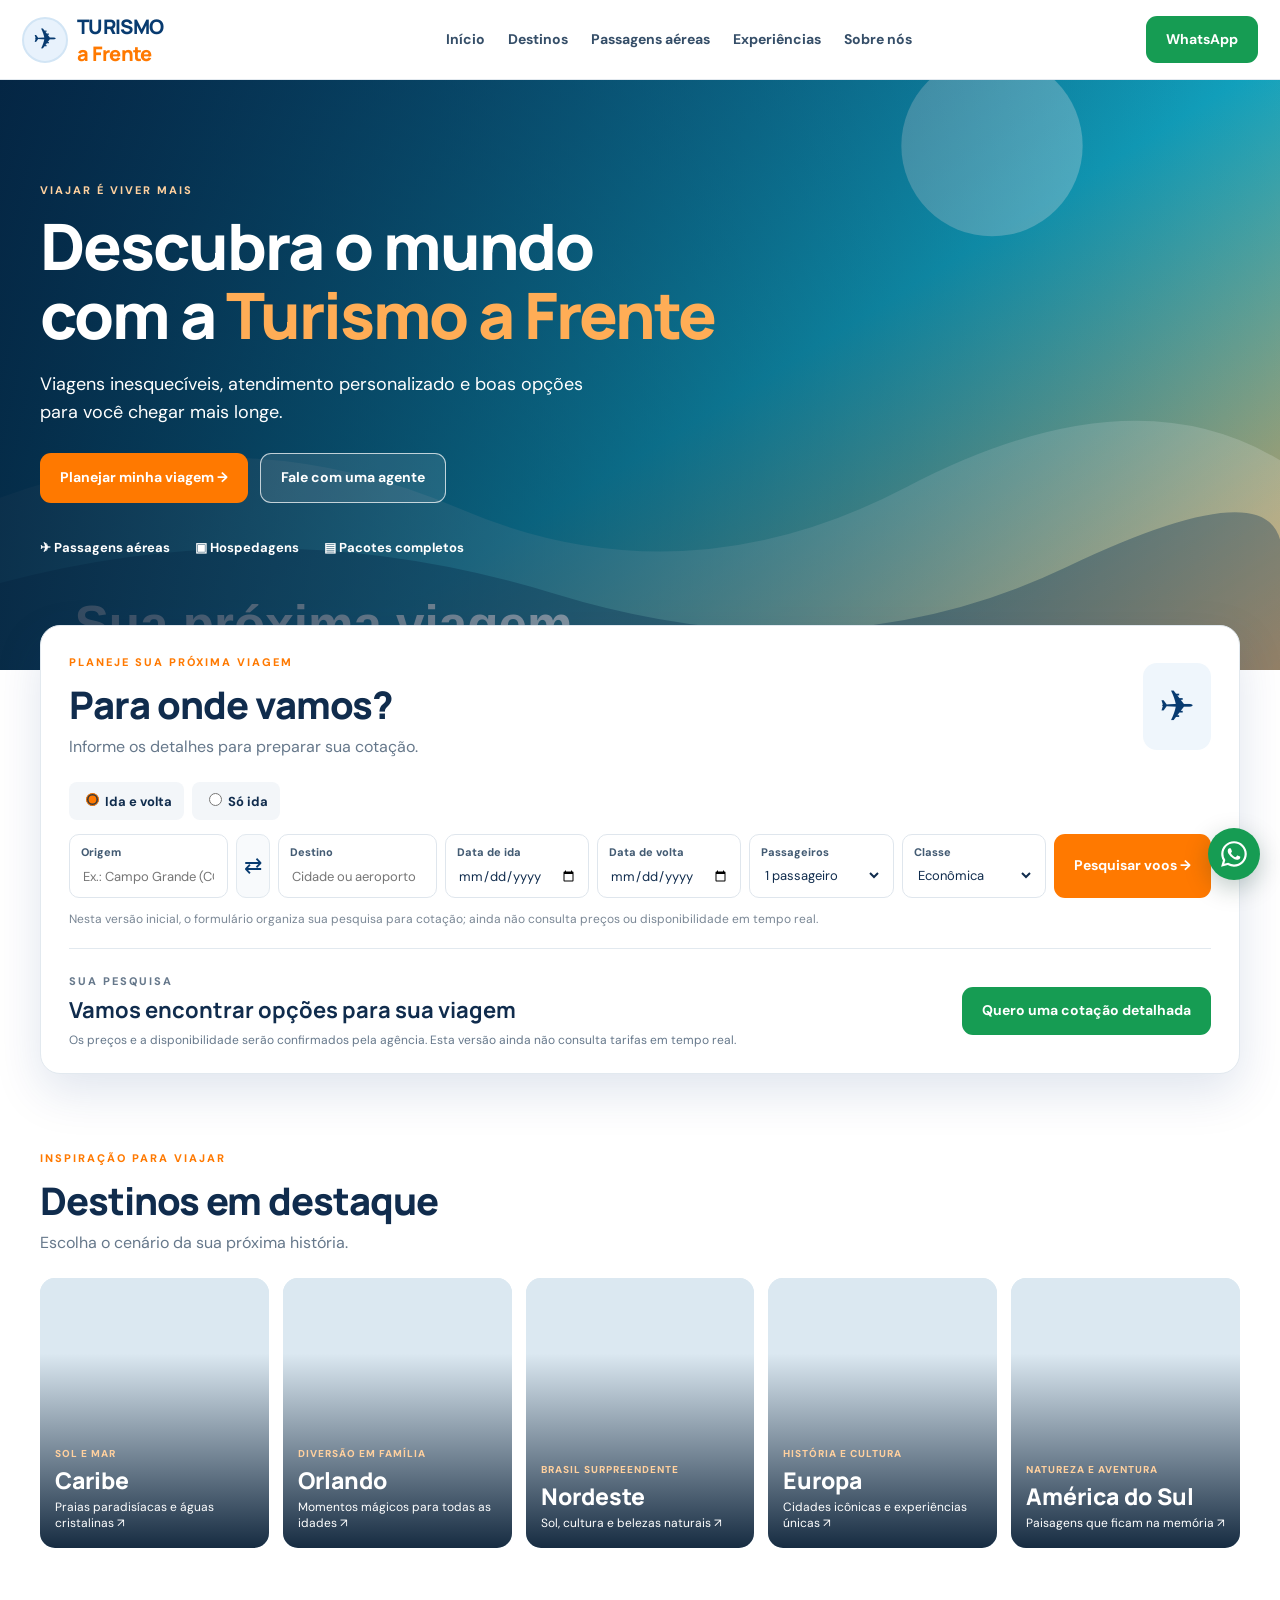
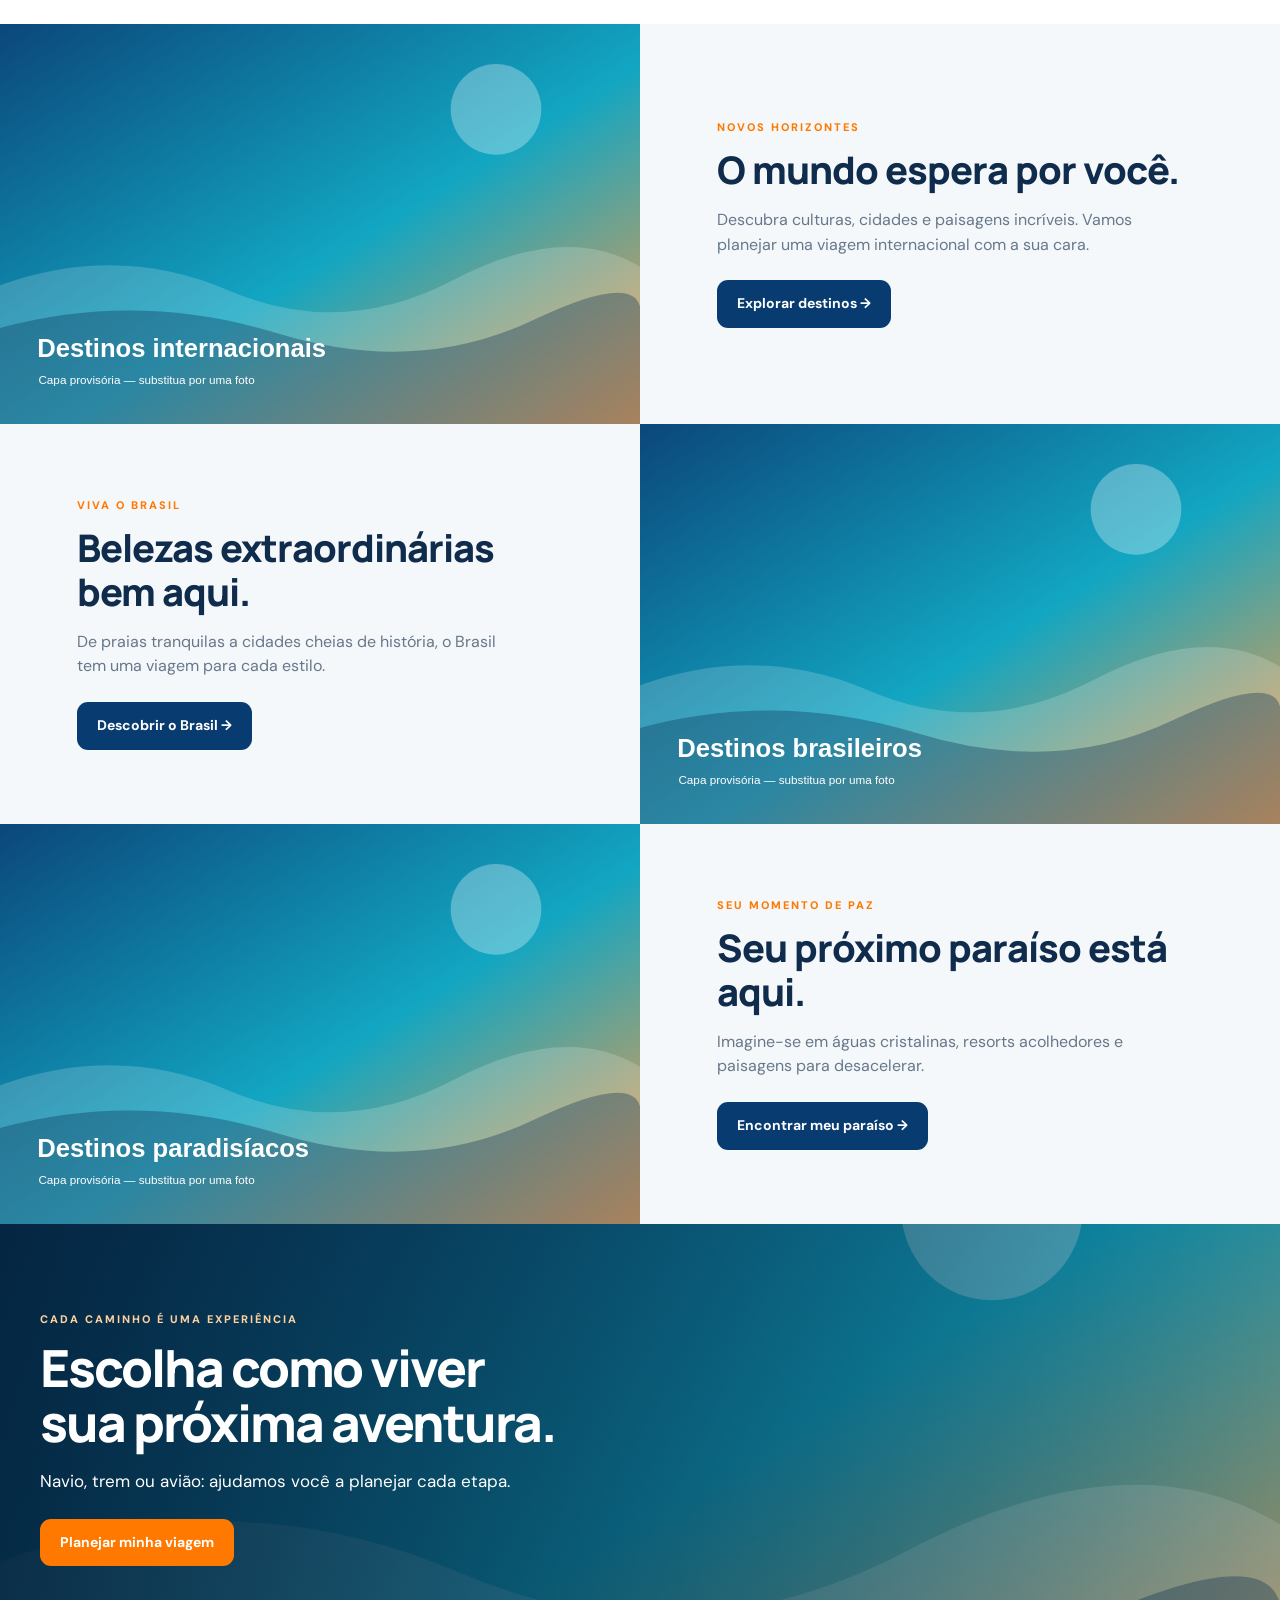
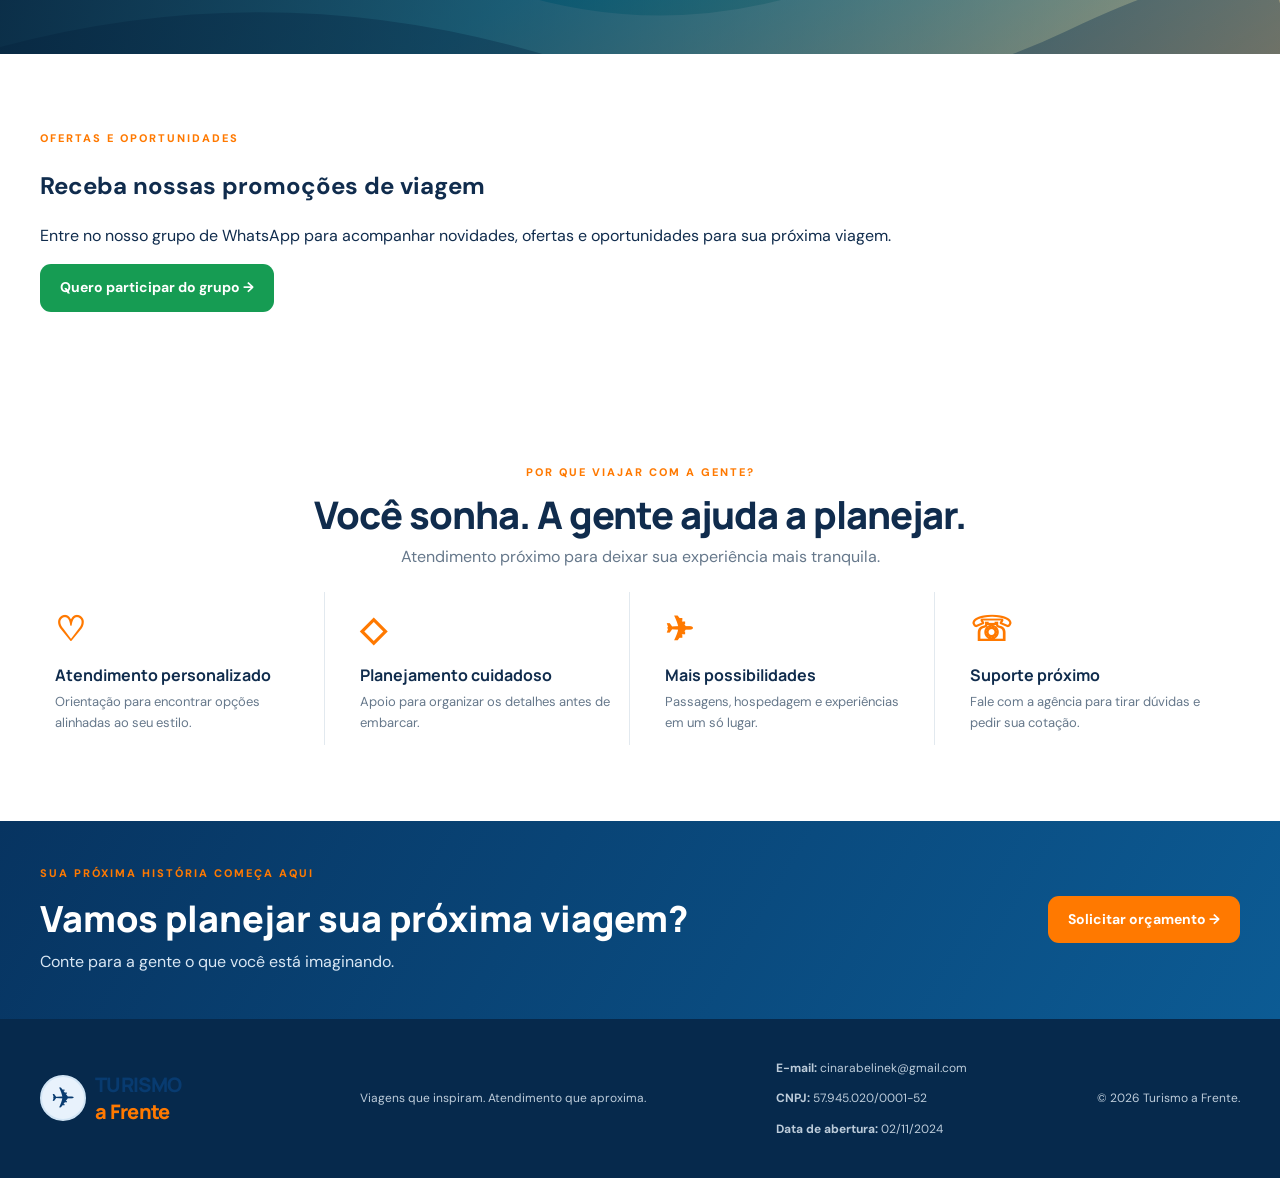
==== index.html @ a0c3d93f "Add files via upload" ====
<!doctype html>
<html lang="pt-BR">
  <head>
    <meta charset="utf-8">
    <meta name="viewport" content="width=device-width,initial-scale=1">
    <meta name="description" content="Turismo a Frente: viagens nacionais e internacionais com atendimento personalizado.">
    <meta name="theme-color" content="#083b70">
    <title>Turismo a Frente | Viajar é viver mais</title>
      <link rel="stylesheet" href="css/estilo.css">
    </head>
    <body>
      <!-- CABEÇALHO: logotipo, navegação e botão do WhatsApp -->
      <header class="header">
        <a class="brand" href="index.html">
          <span class="logo">✈</span>
            <span>
              <strong>TURISMO</strong>
                <b>a Frente</b>
                </span>
              </a>
              <button class="menu-toggle" aria-label="Abrir menu">☰</button>
                <nav class="nav">
                  <a href="#inicio">Início</a>
                    <a href="#destinos">Destinos</a>
                      <a href="#voos">Passagens aéreas</a>
                        <a href="#experiencias">Experiências</a>
                          <a href="#sobre">Sobre nós</a>
                          </nav>
                          <a class="btn green" href="https://wa.me/5554991503391" target="_blank" rel="noopener noreferrer">WhatsApp</a>
                          </header>
                          <main>
                            <!-- CONTEÚDO PRINCIPAL -->
                            <!-- DESTAQUE INICIAL: vídeo de fundo e chamada principal -->
                            <section class="hero" id="inicio">
                              <video autoplay muted loop playsinline webkit-playsinline preload="metadata" poster="imagens/capas/banner-principal.svg">
                <source src="videos/video3.mp4" type="video/mp4">
              </video>
                              <div class="shade">
                              </div>
                              <div class="hero-copy wrap">
                                <p class="eyebrow">VIAJAR É VIVER MAIS</p>
                                  <h1>Descubra o mundo<br>com a <em>Turismo a Frente</em>
                                  </h1>
                                  <p>Viagens inesquecíveis, atendimento personalizado e boas opções para você chegar mais longe.</p>
                                    <div class="actions">
                                      <a class="btn orange" href="#voos">Planejar minha viagem →</a>
                                        <a class="btn ghost" href="https://wa.me/5554991503391" target="_blank" rel="noopener noreferrer">Fale com uma agente</a>
                                        </div>
                                        <div class="hero-tags">
                                          <span>✈ Passagens aéreas</span>
                                            <span>▣ Hospedagens</span>
                                              <span>▤ Pacotes completos</span>
                                              </div>
                                            </div>
                                          </section>
                                          <!-- FORMULÁRIO DE COTAÇÃO: organiza os dados; não consulta tarifas em tempo real -->
                                          <section class="search wrap" id="voos">
                                            <div class="section-head">
                                              <div>
                                                <p class="eyebrow">PLANEJE SUA PRÓXIMA VIAGEM</p>
                                                  <h2>Para onde vamos?</h2>
                                                    <p>Informe os detalhes para preparar sua cotação.</p>
                                                    </div>
                                                    <span class="plane">✈</span>
                                                    </div>
                                                    <form id="flight-form">
                                                      <div class="trip">
                                                        <label>
                                                          <input type="radio" name="trip" value="Ida e volta" checked> Ida e volta</label>
                                                          <label>
                                                            <input type="radio" name="trip" value="Só ida"> Só ida</label>
                                                          </div>
                                                          <div class="fields">
                                                            <label class="field">
                                                              <small>Origem</small>
                                                                <input name="origin" required placeholder="Ex.: Campo Grande (CGR)">
                                                              </label>
                                                              <button type="button" id="swap" class="swap" aria-label="Trocar origem e destino">⇄</button>
                                                                <label class="field">
                                                                  <small>Destino</small>
                                                                    <input name="destination" required placeholder="Cidade ou aeroporto">
                                                                  </label>
                                                                  <label class="field">
                                                                    <small>Data de ida</small>
                                                                      <input name="depart" type="date" required>
                                                                    </label>
                                                                    <label class="field return">
                                                                      <small>Data de volta</small>
                                                                        <input name="return" type="date">
                                                                      </label>
                                                                      <label class="field">
                                                                        <small>Passageiros</small>
                                                                          <select name="passengers">
                                                                            <option>1 passageiro</option>
                                                                              <option>2 passageiros</option>
                                                                                <option>3 passageiros</option>
                                                                                  <option>4 passageiros</option>
                                                                                    <option>5 ou mais passageiros</option>
                                                                                    </select>
                                                                                  </label>
                                                                                  <label class="field">
                                                                                    <small>Classe</small>
                                                                                      <select name="cabin">
                                                                                        <option>Econômica</option>
                                                                                          <option>Premium economy</option>
                                                                                            <option>Executiva</option>
                                                                                              <option>Primeira classe</option>
                                                                                              </select>
                                                                                            </label>
                                                                                            <button class="btn orange search-btn">Pesquisar voos →</button>
                                                                                            </div>
                                                                                            <p class="fine">Nesta versão inicial, o formulário organiza sua pesquisa para cotação; ainda não consulta preços ou disponibilidade em tempo real.</p>
                                                                                            </form>
                                                                                            <div id="results" class="results" hidden>
                                                                                              <div>
                                                                                                <p class="eyebrow">SUA PESQUISA</p>
                                                                                                  <h3>Vamos encontrar opções para sua viagem</h3>
                                                                                                    <p id="summary">
                                                                                                    </p>
                                                                                                    <p class="fine">Os preços e a disponibilidade serão confirmados pela agência. Esta versão ainda não consulta tarifas em tempo real.</p>
                                                                                                    </div>
                                                                                                    <button id="quote" class="btn green">Quero uma cotação detalhada</button>
                                                                                                    </div>
                                                                                                  </section>
                                                                                                  <!-- DESTINOS: cartões que abrem páginas individuais -->
                                                                                                  <section class="section wrap" id="destinos">
                                                                                                    <div class="section-head">
                                                                                                      <div>
                                                                                                        <p class="eyebrow">INSPIRAÇÃO PARA VIAJAR</p>
                                                                                                          <h2>Destinos em destaque</h2>
                                                                                                            <p>Escolha o cenário da sua próxima história.</p>
                                                                                                            </div>
                                                                                                          </div>
                                                                                                          <div class="dest-grid">
                                                                                                            <a class="dest" href="destinos/caribe.html">
                                                                                                              <video class="dest-video" autoplay muted loop playsinline preload="metadata" aria-label="Vídeo do destino Caribe">
                                                                                                                <source src="videos/caribe.mp4" type="video/mp4">
                                                                                                              </video>
                                                                                                              <span>
                                                                                                                <small>SOL E MAR</small>
                                                                                                                  <strong>Caribe</strong>
                                                                                                                    <i>Praias paradisíacas e águas cristalinas ↗</i>
                                                                                                                    </span>
                                                                                                                  </a>
                                                                                                                  <a class="dest" href="destinos/orlando.html">
                                                                                                                    <video class="dest-video" autoplay muted loop playsinline preload="metadata" aria-label="Vídeo do destino Orlando">
                                                                                                                      <source src="videos/orlando.mp4" type="video/mp4">
                                                                                                                    </video>
                                                                                                                    <span>
                                                                                                                      <small>DIVERSÃO EM FAMÍLIA</small>
                                                                                                                        <strong>Orlando</strong>
                                                                                                                          <i>Momentos mágicos para todas as idades ↗</i>
                                                                                                                          </span>
                                                                                                                        </a>
                                                                                                                        <a class="dest" href="destinos/nordeste.html">
                                                                                                                          <video class="dest-video" autoplay muted loop playsinline preload="metadata" aria-label="Vídeo do destino Nordeste">
                                                                                                                            <source src="videos/nordeste.mp4" type="video/mp4">
                                                                                                                          </video>
                                                                                                                          <span>
                                                                                                                            <small>BRASIL SURPREENDENTE</small>
                                                                                                                              <strong>Nordeste</strong>
                                                                                                                                <i>Sol, cultura e belezas naturais ↗</i>
                                                                                                                                </span>
                                                                                                                              </a>
                                                                                                                              <a class="dest" href="destinos/europa.html">
                                                                                                                                <video class="dest-video" autoplay muted loop playsinline preload="metadata" aria-label="Vídeo do destino Europa">
                                                                                                                                  <source src="videos/europa.mp4" type="video/mp4">
                                                                                                                                </video>
                                                                                                                                <span>
                                                                                                                                  <small>HISTÓRIA E CULTURA</small>
                                                                                                                                    <strong>Europa</strong>
                                                                                                                                      <i>Cidades icônicas e experiências únicas ↗</i>
                                                                                                                                      </span>
                                                                                                                                    </a>
                                                                                                                                    <a class="dest" href="destinos/america-do-sul.html">
                                                                                                                                      <video class="dest-video" autoplay muted loop playsinline preload="metadata" aria-label="Vídeo do destino América do Sul">
                                                                                                                                        <source src="videos/americadosul.mp4" type="video/mp4">
                                                                                                                                      </video>
                                                                                                                                      <span>
                                                                                                                                        <small>NATUREZA E AVENTURA</small>
                                                                                                                                          <strong>América do Sul</strong>
                                                                                                                                            <i>Paisagens que ficam na memória ↗</i>
                                                                                                                                            </span>
                                                                                                                                          </a>
                                                                                                                                        </div>
                                                                                                                                      </section>
                                                                                                                                      <!-- VÍDEO 1: atrações internacionais -->
                                                                                                                                      <section class="video-row" id="experiencias">
                                                                                                                                        <div class="video">
                                                                                                                                          <video autoplay muted loop playsinline preload="metadata" poster="imagens/capas/internacionais.svg">
                                                                                                                                            <source src="videos/video1.mp4" type="video/mp4">
                                                                                                                                          </video>
                                                                                                                                        </div>
                                                                                                                                        <div class="video-copy">
                                                                                                                                          <p class="eyebrow">NOVOS HORIZONTES</p>
                                                                                                                                            <h2>O mundo espera por você.</h2>
                                                                                                                                              <p>Descubra culturas, cidades e paisagens incríveis. Vamos planejar uma viagem internacional com a sua cara.</p>
                                                                                                                                                <a class="btn blue" href="destinos/europa.html">Explorar destinos →</a>
                                                                                                                                                </div>
                                                                                                                                              </section>
                                                                                                                                              <!-- VÍDEO 2: atrações brasileiras -->
                                                                                                                                              <section class="video-row reverse">
                                                                                                                                                <div class="video">
                                                                                                                                                  <video autoplay muted loop playsinline preload="metadata" poster="imagens/capas/brasil.svg">
                                                                                                                                                    <source src="videos/video2.mp4" type="video/mp4">
                                                                                                                                                  </video>
                                                                                                                                                </div>
                                                                                                                                                <div class="video-copy">
                                                                                                                                                  <p class="eyebrow">VIVA O BRASIL</p>
                                                                                                                                                    <h2>Belezas extraordinárias bem aqui.</h2>
                                                                                                                                                      <p>De praias tranquilas a cidades cheias de história, o Brasil tem uma viagem para cada estilo.</p>
                                                                                                                                                        <a class="btn blue" href="destinos/nordeste.html">Descobrir o Brasil →</a>
                                                                                                                                                        </div>
                                                                                                                                                      </section>
                                                                                                                                                      <!-- VÍDEO 3: destinos paradisíacos -->
                                                                                                                                                      <section class="video-row">
                                                                                                                                                        <div class="video">
                                                                                                                                                          <video autoplay muted loop playsinline preload="metadata" poster="imagens/capas/paradisiacos.svg">
                                                                                                                                                            <source src="videos/video3.mp4" type="video/mp4">
                                                                                                                                                          </video>
                                                                                                                                                        </div>
                                                                                                                                                        <div class="video-copy">
                                                                                                                                                          <p class="eyebrow">SEU MOMENTO DE PAZ</p>
                                                                                                                                                            <h2>Seu próximo paraíso está aqui.</h2>
                                                                                                                                                              <p>Imagine-se em águas cristalinas, resorts acolhedores e paisagens para desacelerar.</p>
                                                                                                                                                                <a class="btn blue" href="destinos/caribe.html">Encontrar meu paraíso →</a>
                                                                                                                                                                </div>
                                                                                                                                                              </section>
                                                                                                                                                              <!-- VÍDEO 4: meios de transporte -->
                                                                                                                                                              <section class="transport">
                                                                                                                                                                <video autoplay muted loop playsinline preload="metadata" poster="imagens/capas/transportes.svg">
                                                                                                                                                                  <source src="videos/video4.mp4" type="video/mp4">
                                                                                                                                                                </video>
                                                                                                                                                                <div class="transport-shade">
                                                                                                                                                                </div>
                                                                                                                                                                <div class="wrap transport-copy">
                                                                                                                                                                  <p class="eyebrow">CADA CAMINHO É UMA EXPERIÊNCIA</p>
                                                                                                                                                                    <h2>Escolha como viver<br>sua próxima aventura.</h2>
                                                                                                                                                                      <p>Navio, trem ou avião: ajudamos você a planejar cada etapa.</p>
                                                                                                                                                                        <a class="btn orange" href="https://wa.me/5554991503391" target="_blank" rel="noopener noreferrer">Planejar minha viagem</a>
                                                                                                                                                                        </div>
                                                                                                                                                                      </section>
                                                                                                                                                                      <!-- GRUPO DE PROMOÇÕES: participação opcional pelo WhatsApp -->
                                                                                                                                                                      <section class="section wrap promo-group" id="promocoes">
                                                                                                                                                                        <div class="promo-group-inner">
                                                                                                                                                                          <div>
                                                                                                                                                                            <p class="eyebrow">OFERTAS E OPORTUNIDADES</p>
                                                                                                                                                                              <h2>Receba nossas promoções de viagem</h2>
                                                                                                                                                                                <p>Entre no nosso grupo de WhatsApp para acompanhar novidades, ofertas e oportunidades para sua próxima viagem.</p>
                                                                                                                                                                                </div>
                                                                                                                                                                                <a class="btn green" href="https://chat.whatsapp.com/LPDgkIxmQjp2At2816eUi0" target="_blank" rel="noopener noreferrer">Quero participar do grupo →</a>
                                                                                                                                                                                </div>
                                                                                                                                                                              </section>
                                                                                                                                                                              <!-- BENEFÍCIOS da agência -->
                                                                                                                                                                              <section class="section wrap benefits" id="sobre">
                                                                                                                                                                                <div class="section-head centered">
                                                                                                                                                                                  <div>
                                                                                                                                                                                    <p class="eyebrow">POR QUE VIAJAR COM A GENTE?</p>
                                                                                                                                                                                      <h2>Você sonha. A gente ajuda a planejar.</h2>
                                                                                                                                                                                        <p>Atendimento próximo para deixar sua experiência mais tranquila.</p>
                                                                                                                                                                                        </div>
                                                                                                                                                                                      </div>
                                                                                                                                                                                      <div class="benefit-grid">
                                                                                                                                                                                        <article>
                                                                                                                                                                                          <b>♡</b>
                                                                                                                                                                                            <h3>Atendimento personalizado</h3>
                                                                                                                                                                                              <p>Orientação para encontrar opções alinhadas ao seu estilo.</p>
                                                                                                                                                                                              </article>
                                                                                                                                                                                              <article>
                                                                                                                                                                                                <b>◇</b>
                                                                                                                                                                                                  <h3>Planejamento cuidadoso</h3>
                                                                                                                                                                                                    <p>Apoio para organizar os detalhes antes de embarcar.</p>
                                                                                                                                                                                                    </article>
                                                                                                                                                                                                    <article>
                                                                                                                                                                                                      <b>✈</b>
                                                                                                                                                                                                        <h3>Mais possibilidades</h3>
                                                                                                                                                                                                          <p>Passagens, hospedagem e experiências em um só lugar.</p>
                                                                                                                                                                                                          </article>
                                                                                                                                                                                                          <article>
                                                                                                                                                                                                            <b>☏</b>
                                                                                                                                                                                                              <h3>Suporte próximo</h3>
                                                                                                                                                                                                                <p>Fale com a agência para tirar dúvidas e pedir sua cotação.</p>
                                                                                                                                                                                                                </article>
                                                                                                                                                                                                              </div>
                                                                                                                                                                                                            </section>
                                                                                                                                                                                                            <!-- CHAMADA FINAL para solicitar orçamento -->
                                                                                                                                                                                                            <section class="closing">
                                                                                                                                                                                                              <div class="wrap closing-inner">
                                                                                                                                                                                                                <div>
                                                                                                                                                                                                                  <p class="eyebrow">SUA PRÓXIMA HISTÓRIA COMEÇA AQUI</p>
                                                                                                                                                                                                                    <h2>Vamos planejar sua próxima viagem?</h2>
                                                                                                                                                                                                                      <p>Conte para a gente o que você está imaginando.</p>
                                                                                                                                                                                                                      </div>
                                                                                                                                                                                                                      <a class="btn orange" href="https://wa.me/5554991503391" target="_blank" rel="noopener noreferrer">Solicitar orçamento →</a>
                                                                                                                                                                                                                      </div>
                                                                                                                                                                                                                    </section>
                                                                                                                                                                                                                  </main>
                                                                                                                                                                                                                  <!-- RODAPÉ do site -->
                                                                                                                                                                                                                  <footer class="footer">
                                                                                                                                                                                                                    <div class="wrap footer-inner">
                                                                                                                                                                                                                      <a class="brand" href="index.html">
                                                                                                                                                                                                                        <span class="logo">✈</span>
                                                                                                                                                                                                                          <span>
                                                                                                                                                                                                                            <strong>TURISMO</strong>
                                                                                                                                                                                                                              <b>a Frente</b>
                                                                                                                                                                                                                              </span>
                                                                                                                                                                                                                            </a>
                                                                                                                                                                                                                            <p>Viagens que inspiram. Atendimento que aproxima.</p>
                                                                                                                                                                                                                              <!-- CONTATO E IDENTIFICAÇÃO EMPRESARIAL -->
                                                                                                                                                                                                                              <div class="company-contact">
                                                                                                                                                                                                                                <p>
                                                                                                                                                                                                                                  <strong>E-mail:</strong> <a href="mailto:cinarabelinek@gmail.com">cinarabelinek@gmail.com</a>
                                                                                                                                                                                                                                  </p>
                                                                                                                                                                                                                                  <p>
                                                                                                                                                                                                                                    <strong>CNPJ:</strong> 57.945.020/0001-52</p>
                                                                                                                                                                                                                                      <p>
                                                                                                                                                                                                                                        <strong>Data de abertura:</strong> 02/11/2024</p>
                                                                                                                                                                                                                                        </div>
                                                                                                                                                                                                                                        <small>© <span id="year">
                                                                                                                                                                                                                                        </span> Turismo a Frente.</small>
                                                                                                                                                                                                                                      </div>
                                                                                                                                                                                                                                    </footer>
                                                                                                                                                                                                                                    <a class="floating" href="https://wa.me/5554991503391" target="_blank" rel="noopener noreferrer" aria-label="Conversar com a Turismo a Frente pelo WhatsApp">
  <svg viewBox="0 0 32 32" class="whatsapp-icon" style="width:32px;height:32px;display:block" aria-hidden="true" focusable="false">
    <path fill="currentColor" d="M16.02 3.2c-7.05 0-12.78 5.7-12.78 12.72 0 2.25.6 4.45 1.73 6.4L3.1 28.8l6.66-1.74a12.86 12.86 0 0 0 6.25 1.6h.01c7.04 0 12.78-5.7 12.78-12.72 0-3.4-1.33-6.6-3.75-9.01a12.7 12.7 0 0 0-9.03-3.73Zm0 23.3h-.01a10.6 10.6 0 0 1-5.4-1.47l-.39-.23-3.95 1.03 1.05-3.83-.25-.4a10.48 10.48 0 0 1-1.62-5.68c0-5.82 4.74-10.55 10.57-10.55 2.82 0 5.47 1.1 7.46 3.09a10.48 10.48 0 0 1 3.1 7.46c0 5.82-4.74 10.55-10.56 10.55Zm5.8-7.9c-.32-.16-1.88-.92-2.17-1.02-.29-.1-.5-.16-.7.16-.21.31-.81 1.02-.99 1.23-.18.2-.36.23-.67.08-.32-.16-1.34-.5-2.55-1.58-.94-.83-1.58-1.85-1.76-2.16-.18-.31-.02-.48.14-.64.14-.14.32-.36.48-.54.16-.18.21-.31.32-.52.1-.2.05-.38-.03-.54-.08-.15-.7-1.7-.96-2.33-.25-.61-.51-.52-.7-.53h-.6c-.2 0-.54.08-.82.39-.28.31-1.08 1.05-1.08 2.56s1.1 2.97 1.26 3.18c.16.2 2.16 3.29 5.23 4.61.73.32 1.3.51 1.75.65.74.23 1.41.2 1.94.12.59-.09 1.88-.77 2.14-1.51.26-.75.26-1.39.18-1.52-.08-.13-.29-.2-.6-.36Z"/>
  </svg>
</a>
                                                                                                                                                                                                                                      <!-- CONFIGURAÇÕES e funções JavaScript -->
                                                                                                                                                                                                                                  
<script>
  document.addEventListener("DOMContentLoaded", function () {
    const videos = Array.from(document.querySelectorAll("video"));

    videos.forEach(function (video) {
      video.muted = true;
      video.defaultMuted = true;
      video.playsInline = true;
      video.setAttribute("muted", "");
      video.setAttribute("playsinline", "");
      video.setAttribute("webkit-playsinline", "");
    });

    function playVideo(video) {
      video.muted = true;
      const promise = video.play();
      if (promise && typeof promise.catch === "function") {
        promise.catch(function () {
          // O Safari pode bloquear autoplay por economia de bateria ou dados.
        });
      }
    }

    const videosToManage = videos.filter(function (video) {
      return !video.closest(".hero");
    });

    if ("IntersectionObserver" in window) {
      const observer = new IntersectionObserver(function (entries) {
        entries.forEach(function (entry) {
          const video = entry.target;
          if (entry.isIntersecting) {
            video.load();
            playVideo(video);
          } else {
            video.pause();
          }
        });
      }, { rootMargin: "120px 0px", threshold: 0.15 });

      videosToManage.forEach(function (video) {
        observer.observe(video);
      });
    } else {
      videosToManage.forEach(function (video) {
        video.load();
        playVideo(video);
      });
    }

    // Mantém o banner principal funcionando como antes.
    const heroVideo = document.querySelector(".hero > video");
    if (heroVideo) {
      heroVideo.muted = true;
      heroVideo.defaultMuted = true;
      heroVideo.playsInline = true;
      heroVideo.setAttribute("muted", "");
      heroVideo.setAttribute("playsinline", "");
      heroVideo.setAttribute("webkit-playsinline", "");
      playVideo(heroVideo);
    }
  });
</script>

    <script src="js/config.js">
                                                                                                                                                                                                                                      </script>
                                                                                                                                                                                                                                      <script src="js/script.js">
                                                                                                                                                                                                                                      </script>
                                                                                                                                                                                                                                    </body>
                                                                                                                                                                                                                                  </html>
---- css/estilo.css ----
@import url('https://fonts.googleapis.com/css2?family=DM+Sans:wght@400;500;600;700&family=Manrope:wght@400;500;600;700;800&display=swap');
:root{--blue:#083b70;--blue2:#0c5794;--orange:#ff7900;--ink:#102c4d;--muted:#66788b;--soft:#f3f7fa;--line:#e2e9ef}*{box-sizing:border-box}html{scroll-behavior:smooth;scroll-padding-top:90px}body{margin:0;color:var(--ink);font-family:"DM Sans",Arial,sans-serif;line-height:1.55}a{text-decoration:none;color:inherit}img,video{display:block;max-width:100%}button,input,select{font:inherit}.wrap{width:min(1200px,calc(100% - 44px));margin:auto}.header{height:80px;padding:0 max(22px,calc((100% - 1280px)/2));display:flex;align-items:center;justify-content:space-between;gap:22px;position:sticky;top:0;z-index:20;background:#fffffff2;backdrop-filter:blur(10px);border-bottom:1px solid var(--line)}.brand{display:flex;align-items:center;gap:9px;min-width:190px;line-height:1.02}.brand .logo{display:grid;place-items:center;width:46px;height:46px;border-radius:50%;border:2px solid #d2e5f5;background:#e8f2fc;font-size:29px;color:var(--blue)}.brand strong,.brand b{display:block;font:800 20px Manrope;letter-spacing:-.7px}.brand strong{color:var(--blue)}.brand b{color:var(--orange)}.nav{display:flex;gap:23px;font-size:14px;font-weight:700;color:#354e68}.nav a:hover{color:var(--orange)}.menu-toggle{display:none;border:0;background:none;font-size:25px;color:var(--blue)}.btn{display:inline-flex;align-items:center;justify-content:center;gap:10px;padding:13px 20px;border:0;border-radius:11px;font-weight:700;font-size:14px;cursor:pointer;transition:.2s}.btn:hover{transform:translateY(-2px)}.green{background:#169c53;color:white;white-space:nowrap}.orange{background:var(--orange);color:white}.blue{background:var(--blue);color:white}.ghost{border:1px solid #ffffffb8;color:white;background:#ffffff1a}.hero{min-height:590px;position:relative;display:flex;align-items:center;overflow:hidden;background:#07548a;color:white}.hero>video,.transport>video{position:absolute;inset:0;width:100%;height:100%;object-fit:cover}.shade,.transport-shade{position:absolute;inset:0;background:linear-gradient(90deg,#031e39d9,#03284375 50%,#03284305)}.hero-copy{position:relative;padding:75px 0 85px}.eyebrow{font-size:11px;letter-spacing:2px;font-weight:800;color:var(--orange);margin:0 0 12px}.hero .eyebrow,.transport .eyebrow{color:#ffd19f}.hero h1,.transport h2{font:800 clamp(39px,5vw,65px)/1.08 Manrope;letter-spacing:-2px;margin:0;max-width:760px}.hero h1 em{font-style:normal;color:#ffad56}.hero-copy>p:not(.eyebrow){font-size:18px;max-width:550px;margin:22px 0 26px}.actions{display:flex;gap:12px;flex-wrap:wrap}.hero-tags{display:flex;gap:25px;flex-wrap:wrap;margin-top:35px;font-size:13px;font-weight:700}.search{position:relative;margin-top:-45px;padding:28px 28px 20px;border:1px solid var(--line);border-radius:20px;background:white;box-shadow:0 18px 48px #0b2d7720;z-index:2}.section-head{display:flex;align-items:center;justify-content:space-between;gap:20px;margin-bottom:22px}.section-head h2,.video-copy h2{font:800 clamp(28px,3vw,38px)/1.15 Manrope;letter-spacing:-1px;margin:0 0 8px}.section-head p:not(.eyebrow){margin:0;color:var(--muted)}.plane{font-size:43px;background:#eff6fc;border-radius:14px;padding:10px 16px;color:var(--blue)}.trip{display:flex;gap:8px;margin-bottom:14px}.trip label{padding:8px 12px;background:#f3f6f9;border-radius:8px;font-size:13px;font-weight:700}.trip input{accent-color:var(--orange)}.fields{display:grid;grid-template-columns:1.1fr 34px 1.1fr 1fr 1fr 1fr 1fr auto;gap:8px;align-items:stretch}.field{display:flex;flex-direction:column;gap:5px;min-width:0;border:1px solid #dfe6ed;border-radius:10px;padding:9px 11px}.field small{font-size:11px;font-weight:800;color:#435b73}.field input,.field select{border:0;outline:0;width:100%;min-width:0;background:white;color:var(--ink);font-size:13px}.swap{border:1px solid var(--line);border-radius:10px;background:#f8fafc;color:var(--blue);font-size:22px;cursor:pointer}.search-btn{white-space:nowrap}.fine{font-size:12px;color:#7a8795;margin:12px 0 0}.results{display:flex;align-items:center;justify-content:space-between;gap:20px;border-top:1px solid var(--line);padding-top:20px;margin-top:20px}.results h3{margin:0 0 6px;font:700 22px Manrope}.results p{margin:4px 0;color:var(--muted)}.section{padding-top:76px;padding-bottom:76px}.dest-grid{display:grid;grid-template-columns:repeat(5,1fr);gap:14px}.dest{height:270px;position:relative;border-radius:15px;overflow:hidden;background:#dbe8f1}.dest:after{content:"";position:absolute;inset:0;background:linear-gradient(0deg,#031930e8,transparent 72%)}.dest img,.dest-video{position:absolute;inset:0;width:100%;height:100%;object-fit:cover;display:block;transition:transform .4s;background:#dbe8f1}.dest:hover img,.dest:hover .dest-video{transform:scale(1.05)}.dest>span{position:absolute;z-index:1;left:15px;right:12px;bottom:16px;color:white;display:flex;flex-direction:column;gap:3px}.dest small{font-size:10px;letter-spacing:1px;color:#ffd09e;font-weight:800}.dest strong{font:800 23px Manrope}.dest i{font-style:normal;font-size:12px;line-height:1.35}.video-row{display:grid;grid-template-columns:1fr 1fr;min-height:360px;background:#f5f8fa}.video-row.reverse .video{order:2}.video{min-height:360px;overflow:hidden;background:#c4d7e4}.video video{width:100%;height:100%;min-height:360px;object-fit:cover}.video-copy{padding:55px clamp(28px,6vw,90px);align-self:center}.video-copy>p:not(.eyebrow){color:var(--muted);max-width:450px;margin-bottom:23px}.transport{position:relative;min-height:430px;display:flex;align-items:center;overflow:hidden;background:var(--blue);color:white}.transport-shade{background:linear-gradient(90deg,#031c35d9,#03284330)}.transport-copy{position:relative;padding:70px 0}.transport-copy h2{font-size:clamp(36px,4vw,54px)}.transport-copy>p:not(.eyebrow){font-size:17px;margin:18px 0 24px}.centered{justify-content:center;text-align:center}.benefit-grid{display:grid;grid-template-columns:repeat(4,1fr);gap:20px}.benefit-grid article{padding:12px 15px;border-right:1px solid var(--line)}.benefit-grid article:last-child{border:0}.benefit-grid b{font-size:34px;color:var(--orange)}.benefit-grid h3{font:700 16px Manrope;margin:8px 0 6px}.benefit-grid p{font-size:13px;color:var(--muted);margin:0}.closing{padding:44px 0;background:linear-gradient(120deg,#073461,#0c5b94);color:white}.closing-inner{display:flex;align-items:center;justify-content:space-between;gap:25px}.closing h2{font:800 clamp(25px,3vw,36px) Manrope;margin:0 0 7px}.closing p:not(.eyebrow){margin:0;color:#d9e7f4}.footer{background:#06294c;color:#e5eef6;padding:28px 0}.footer-inner{display:flex;align-items:center;justify-content:space-between;gap:18px;flex-wrap:wrap}.footer p,.footer small{font-size:12px;color:#bdccda}.floating{position:fixed;right:20px;bottom:20px;width:52px;height:52px;display:grid;place-items:center;border-radius:50%;background:#169c53;color:white;font-size:27px;box-shadow:0 8px 24px #052f2540;z-index:15}
.destination-hero{min-height:420px;position:relative;display:flex;align-items:end;overflow:hidden;background:#123e5e;color:white}.destination-hero img{position:absolute;inset:0;width:100%;height:100%;object-fit:cover}.destination-hero:after{content:"";position:absolute;inset:0;background:linear-gradient(0deg,#021930d9,transparent)}.destination-hero .wrap{position:relative;z-index:1;padding-bottom:45px}.destination-hero h1{font:800 clamp(40px,6vw,64px)/1.05 Manrope;margin:0 0 10px}.destination-hero p{font-size:17px;max-width:650px}.info-grid{display:grid;grid-template-columns:repeat(3,1fr);gap:18px}.info-card{padding:24px;border:1px solid var(--line);border-radius:15px}.info-card b{font-size:28px;color:var(--orange)}.info-card h3{font:700 18px Manrope}.info-card p{font-size:14px;color:var(--muted)}.destination-cta{background:var(--soft);padding:48px 0;text-align:center}.destination-cta h2{font:800 30px Manrope;margin:0 0 8px}.destination-cta p{color:var(--muted)}
@media(max-width:1100px){.nav{gap:12px}.fields{grid-template-columns:1fr 32px 1fr 1fr 1fr}.search-btn{grid-column:span 2}.dest-grid{grid-template-columns:repeat(3,1fr)}}
@media(max-width:760px){.wrap{width:calc(100% - 32px)}.header{height:70px;padding:0 16px;gap:10px}.brand{min-width:0}.brand .logo{width:40px;height:40px;font-size:25px}.brand strong,.brand b{font-size:16px}.menu-toggle{display:block;margin-left:auto}.nav{display:none;position:absolute;top:69px;left:0;right:0;background:white;padding:15px 22px 22px;box-shadow:0 12px 20px #12334b1a;flex-direction:column;gap:4px}.nav.open{display:flex}.header>.green{display:none}.hero{min-height:590px}.hero-copy{padding:60px 0 70px}.hero h1{font-size:clamp(37px,10vw,52px);letter-spacing:-1.5px}.hero-copy>p:not(.eyebrow){font-size:16px}.hero-tags{gap:12px;font-size:11px}.search{margin-top:-30px;padding:20px 16px;border-radius:16px}.section-head{align-items:start}.section-head h2{font-size:29px}.plane{font-size:29px;padding:8px 12px}.fields{grid-template-columns:1fr 32px 1fr}.fields .field:nth-of-type(1){grid-column:1}.fields .field:nth-of-type(2){grid-column:3}.fields .field:nth-of-type(n+3){grid-column:span 3}.fields .swap{grid-column:2;grid-row:1}.search-btn{grid-column:span 3}.results{align-items:stretch;flex-direction:column}.section{padding-top:55px;padding-bottom:55px}.dest-grid{grid-template-columns:repeat(2,minmax(0,1fr));gap:10px}.dest{height:220px}.dest:last-child{grid-column:span 2}.dest>span{left:11px;bottom:12px}.dest strong{font-size:20px}.dest i{font-size:11px}.video-row,.video-row.reverse{grid-template-columns:1fr}.video-row.reverse .video{order:0}.video,.video video{height:245px;min-height:245px}.video-copy{padding:35px 23px 42px}.video-copy h2{font-size:33px}.transport{min-height:390px}.transport-copy{padding:55px 0}.benefit-grid{grid-template-columns:1fr 1fr;gap:20px 8px}.benefit-grid article{border:0;padding:8px}.benefit-grid h3{font-size:14px}.closing-inner{align-items:flex-start;flex-direction:column}.footer-inner{align-items:flex-start;flex-direction:column;gap:10px}.destination-hero{min-height:350px}.destination-hero .wrap{padding-bottom:30px}.info-grid{grid-template-columns:1fr}.destination-cta h2{font-size:26px}}
@media(prefers-reduced-motion:reduce){html{scroll-behavior:auto}*,*:before,*:after{transition:none!important}}

/* Mantém o vídeo atrás da camada escura e do texto do cartão. */
.dest-video{z-index:0}
.dest:after{z-index:1;pointer-events:none}
.dest>span{z-index:2}
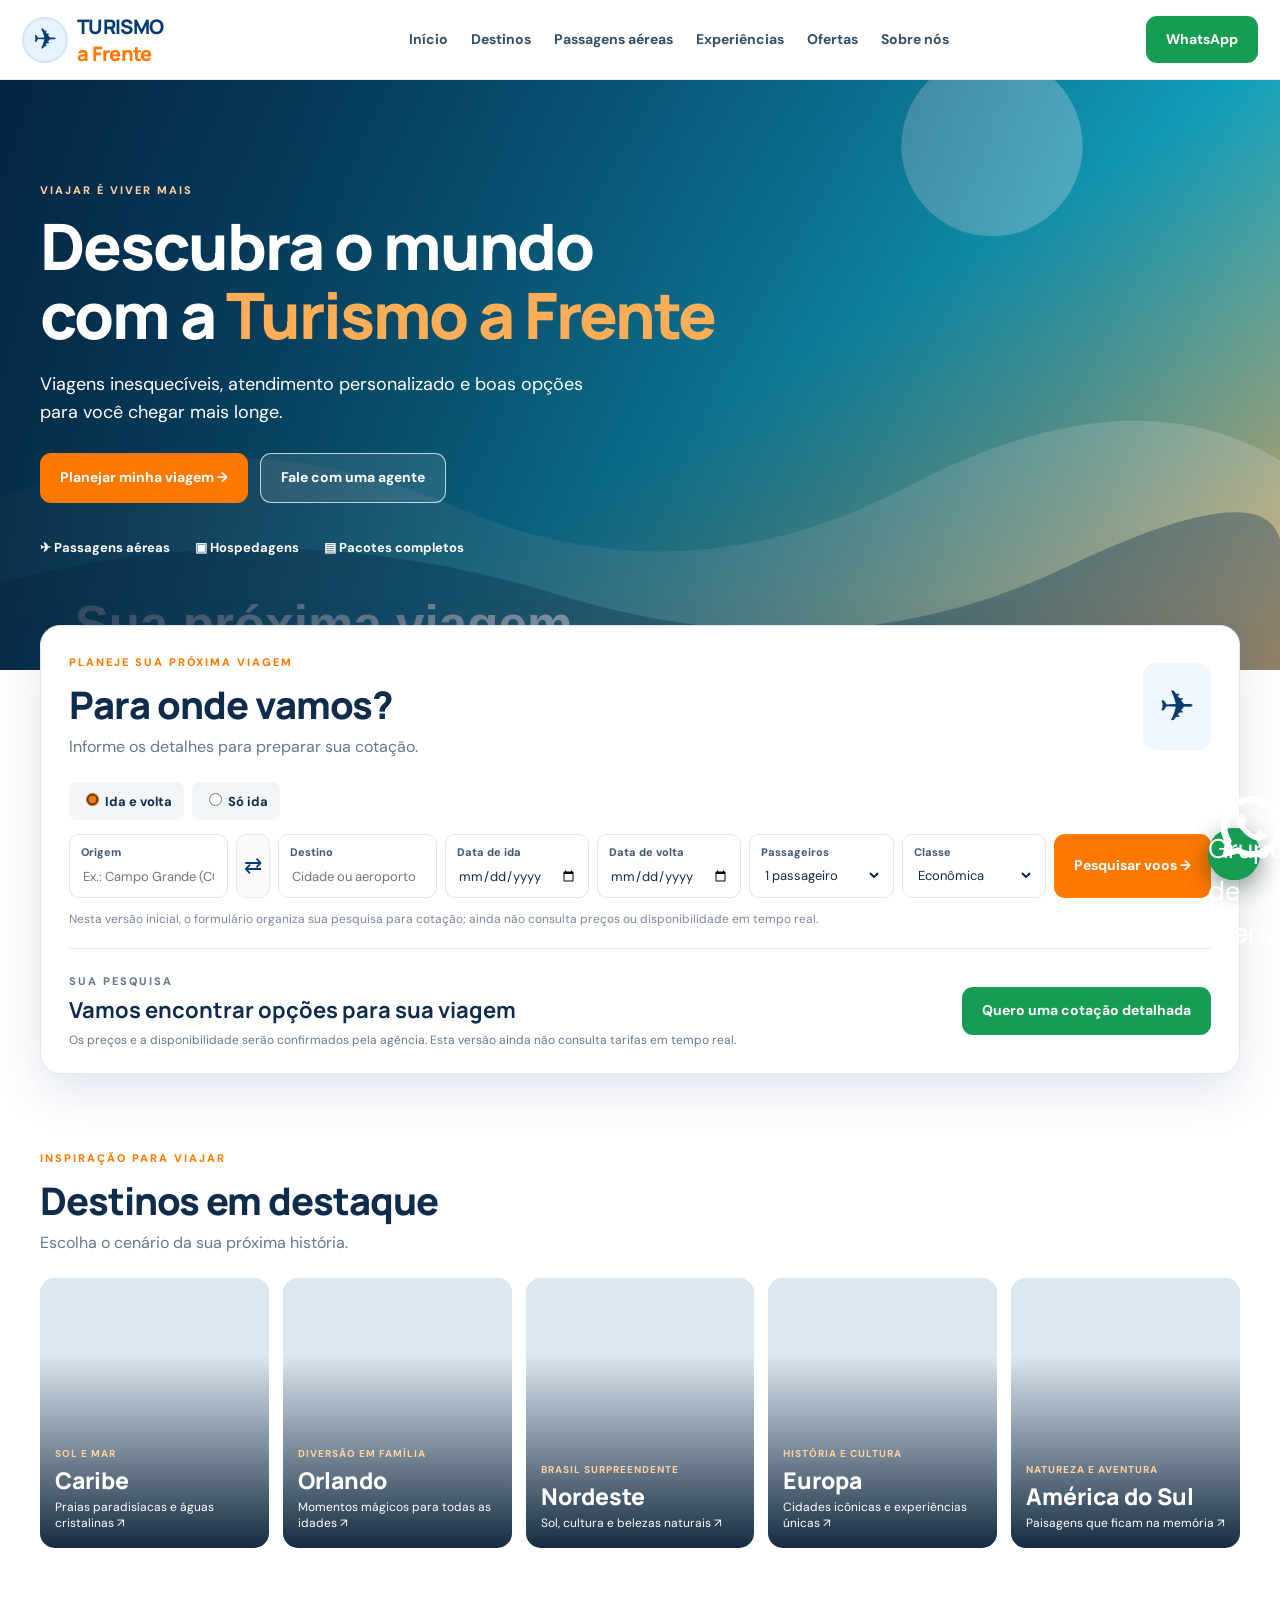
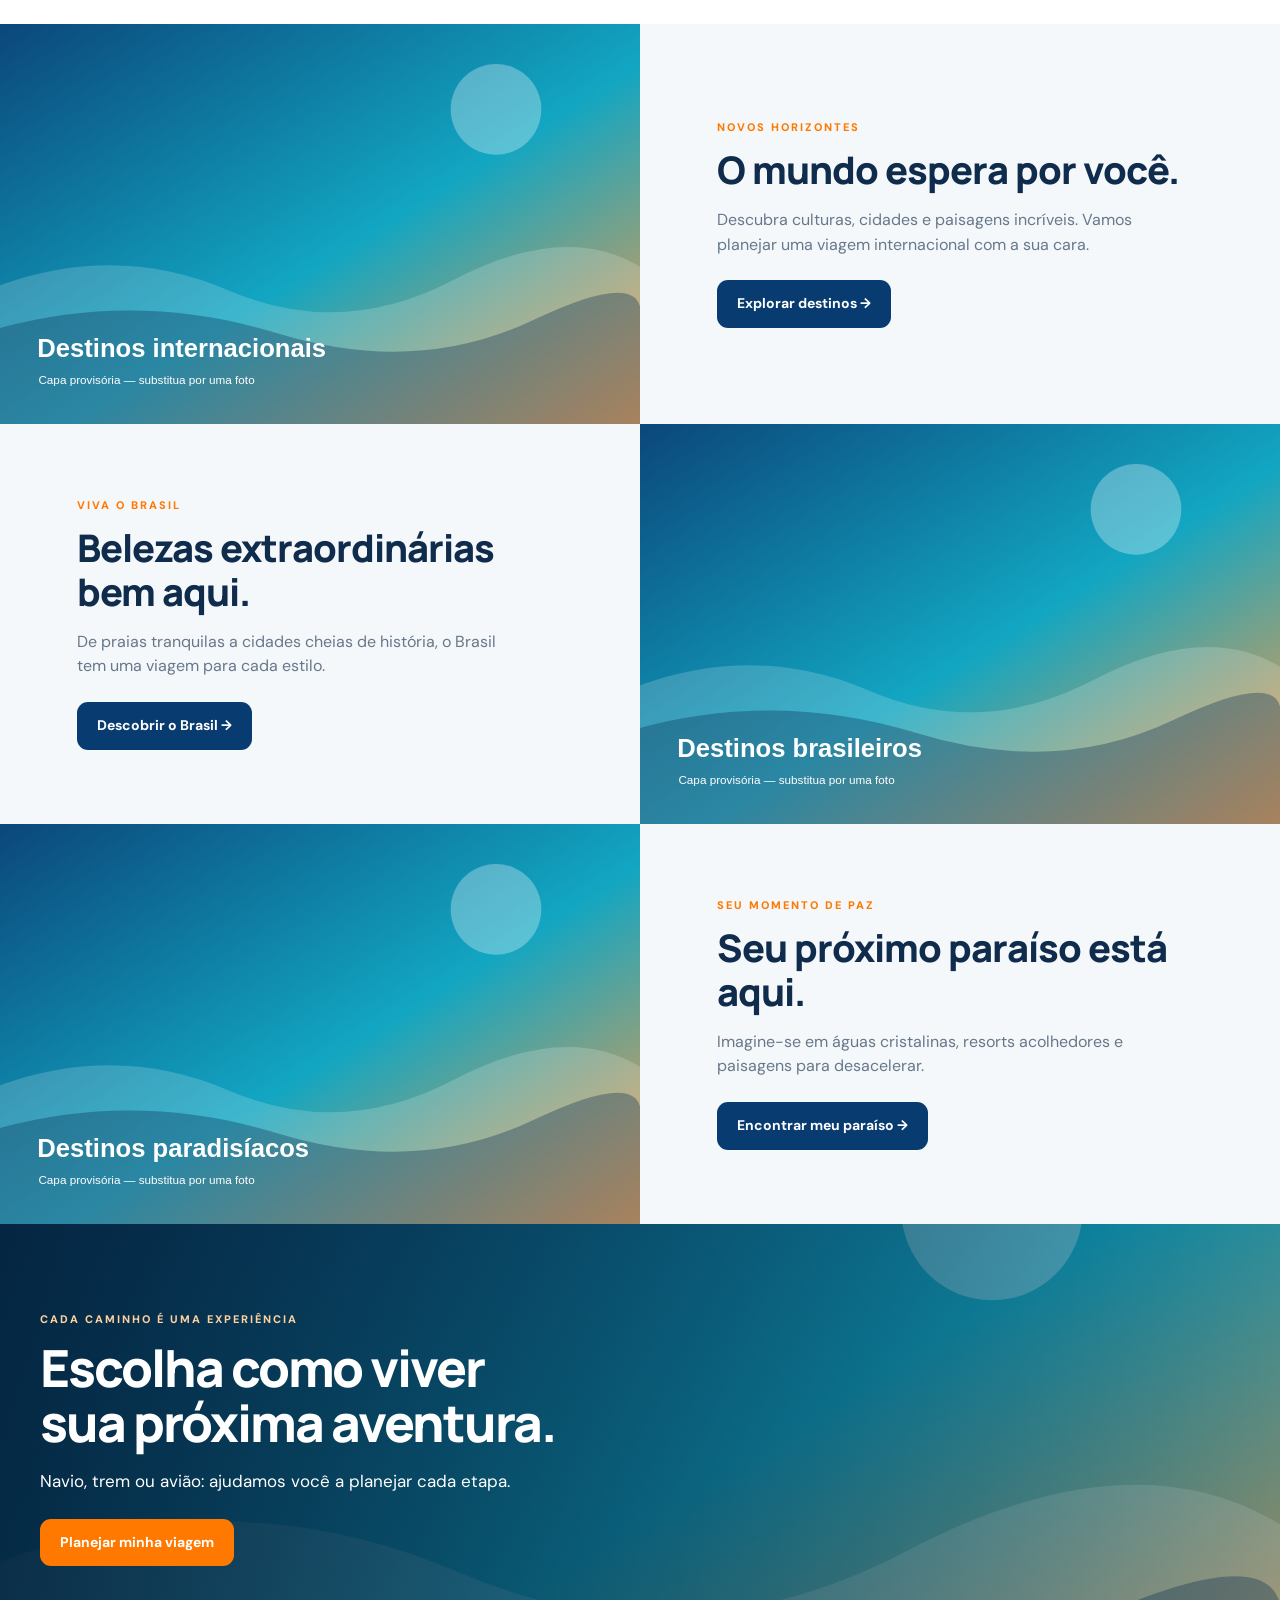
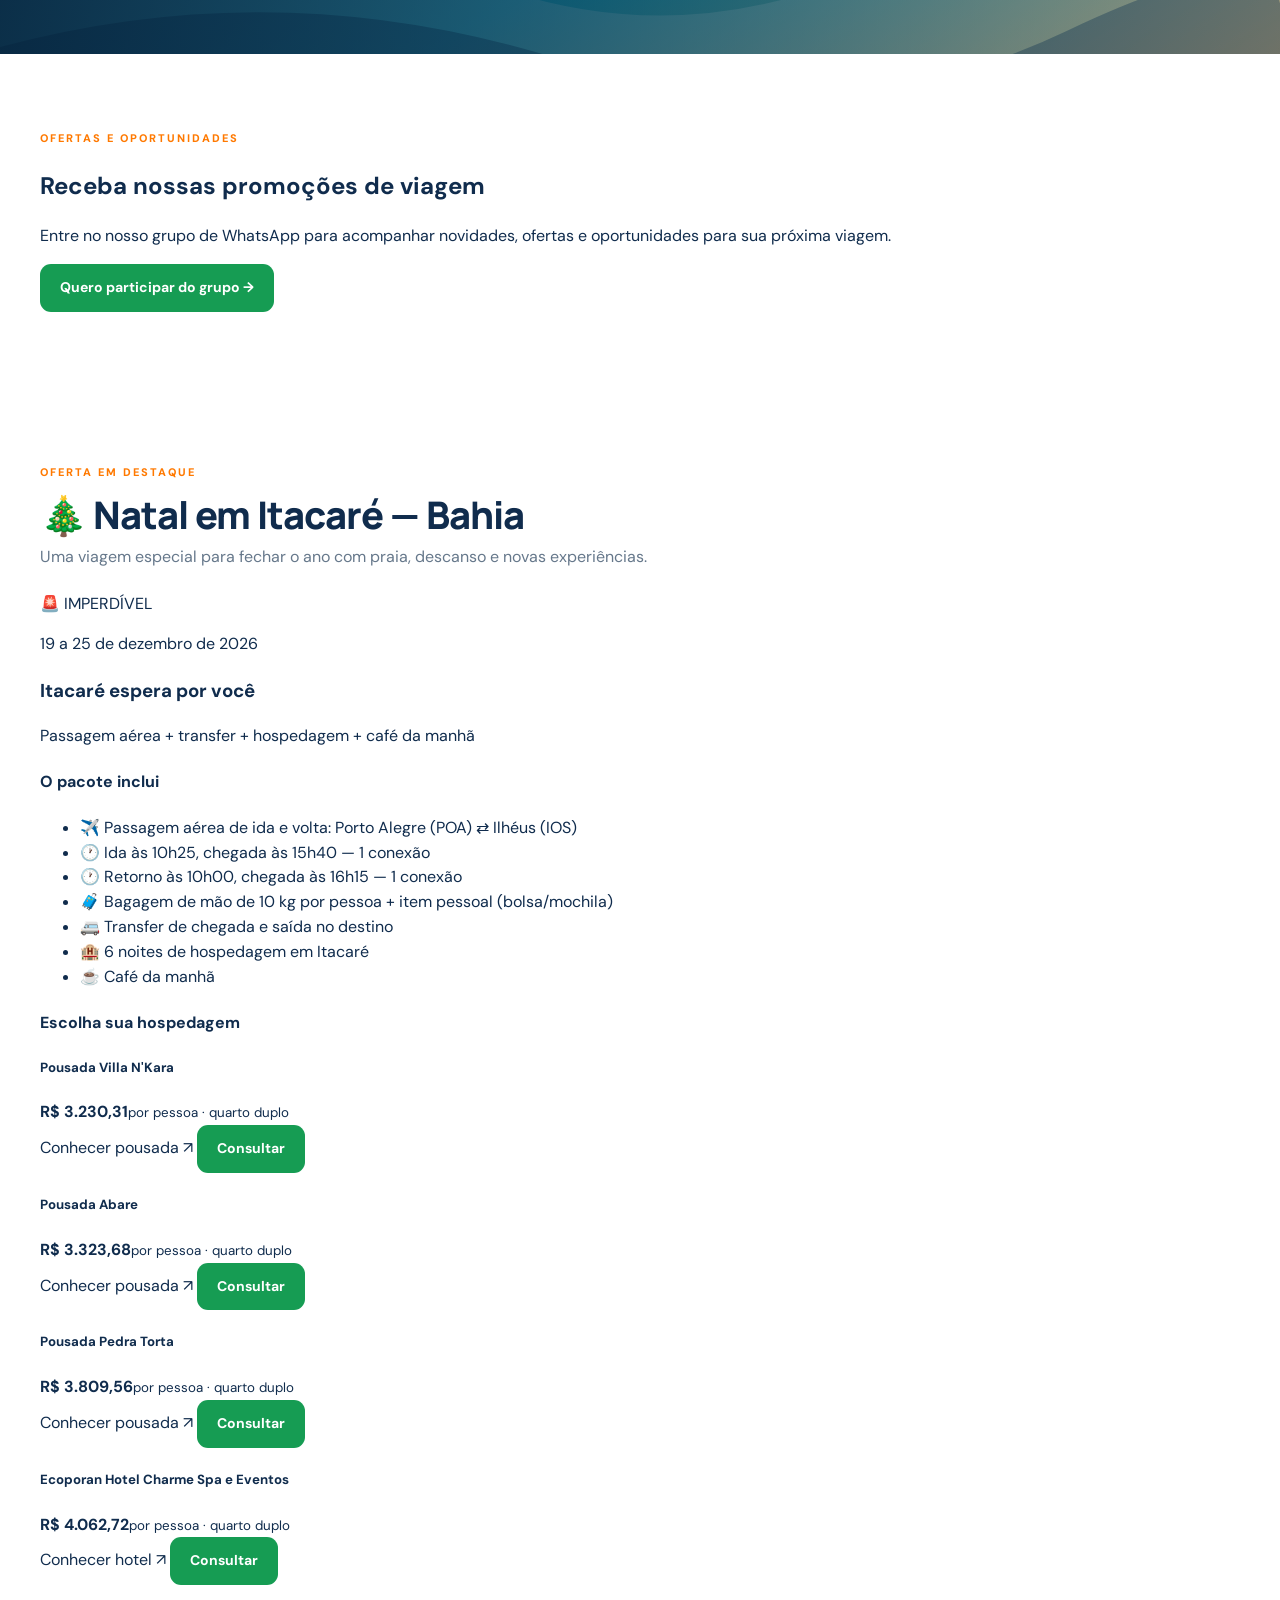
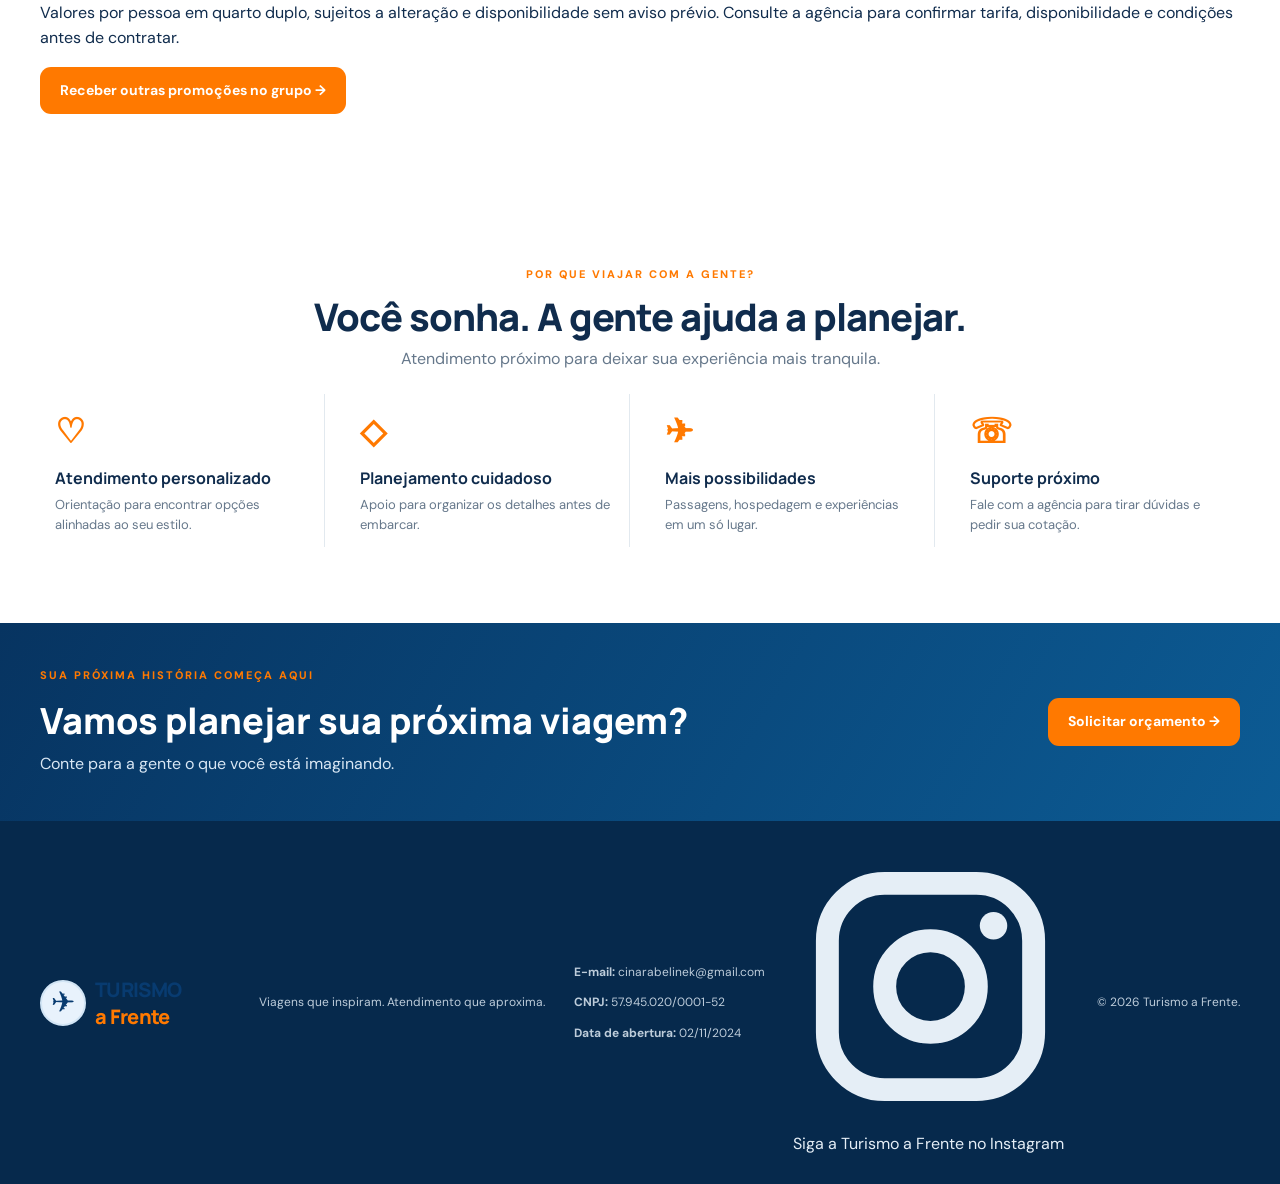
==== commit bab351b7: "Add files via upload" ====
--- a/index.html
+++ b/index.html
@@ -24,6 +24,7 @@
                     <a href="#destinos">Destinos</a>
                       <a href="#voos">Passagens aéreas</a>
                         <a href="#experiencias">Experiências</a>
+                          <a href="#ofertas-especiais">Ofertas</a>
                           <a href="#sobre">Sobre nós</a>
                           </nav>
                           <a class="btn green" href="https://wa.me/5554991503391" target="_blank" rel="noopener noreferrer">WhatsApp</a>
@@ -187,7 +188,7 @@
                                                                                                                                       <!-- VÍDEO 1: atrações internacionais -->
                                                                                                                                       <section class="video-row" id="experiencias">
                                                                                                                                         <div class="video">
-                                                                                                                                          <video autoplay muted loop playsinline preload="metadata" poster="imagens/capas/internacionais.svg">
+                                                                                                                                          <video autoplay muted loop playsinline preload="none" poster="imagens/capas/internacionais.svg">
                                                                                                                                             <source src="videos/video1.mp4" type="video/mp4">
                                                                                                                                           </video>
                                                                                                                                         </div>
@@ -201,7 +202,7 @@
                                                                                                                                               <!-- VÍDEO 2: atrações brasileiras -->
                                                                                                                                               <section class="video-row reverse">
                                                                                                                                                 <div class="video">
-                                                                                                                                                  <video autoplay muted loop playsinline preload="metadata" poster="imagens/capas/brasil.svg">
+                                                                                                                                                  <video autoplay muted loop playsinline preload="none" poster="imagens/capas/brasil.svg">
                                                                                                                                                     <source src="videos/video2.mp4" type="video/mp4">
                                                                                                                                                   </video>
                                                                                                                                                 </div>
@@ -215,7 +216,7 @@
                                                                                                                                                       <!-- VÍDEO 3: destinos paradisíacos -->
                                                                                                                                                       <section class="video-row">
                                                                                                                                                         <div class="video">
-                                                                                                                                                          <video autoplay muted loop playsinline preload="metadata" poster="imagens/capas/paradisiacos.svg">
+                                                                                                                                                          <video autoplay muted loop playsinline preload="none" poster="imagens/capas/paradisiacos.svg">
                                                                                                                                                             <source src="videos/video3.mp4" type="video/mp4">
                                                                                                                                                           </video>
                                                                                                                                                         </div>
@@ -228,7 +229,7 @@
                                                                                                                                                               </section>
                                                                                                                                                               <!-- VÍDEO 4: meios de transporte -->
                                                                                                                                                               <section class="transport">
-                                                                                                                                                                <video autoplay muted loop playsinline preload="metadata" poster="imagens/capas/transportes.svg">
+                                                                                                                                                                <video autoplay muted loop playsinline preload="none" poster="imagens/capas/transportes.svg">
                                                                                                                                                                   <source src="videos/video4.mp4" type="video/mp4">
                                                                                                                                                                 </video>
                                                                                                                                                                 <div class="transport-shade">
@@ -251,6 +252,70 @@
                                                                                                                                                                                 <a class="btn green" href="https://chat.whatsapp.com/LPDgkIxmQjp2At2816eUi0" target="_blank" rel="noopener noreferrer">Quero participar do grupo →</a>
                                                                                                                                                                                 </div>
                                                                                                                                                                               </section>
+
+<!-- OFERTA ESPECIAL: pacote de Natal em Itacaré -->
+<section class="section wrap special-offers" id="ofertas-especiais">
+  <div class="section-head">
+    <div>
+      <p class="eyebrow">OFERTA EM DESTAQUE</p>
+      <h2>🎄 Natal em Itacaré — Bahia</h2>
+      <p>Uma viagem especial para fechar o ano com praia, descanso e novas experiências.</p>
+    </div>
+  </div>
+  <article class="package-card">
+    <div class="package-banner">
+      <span class="package-badge">🚨 IMPERDÍVEL</span>
+      <p class="package-dates">19 a 25 de dezembro de 2026</p>
+      <h3>Itacaré espera por você</h3>
+      <p>Passagem aérea + transfer + hospedagem + café da manhã</p>
+    </div>
+    <div class="package-content">
+      <h4>O pacote inclui</h4>
+      <ul class="package-inclusions">
+        <li>✈️ Passagem aérea de ida e volta: Porto Alegre (POA) ⇄ Ilhéus (IOS)</li>
+        <li>🕐 Ida às 10h25, chegada às 15h40 — 1 conexão</li>
+        <li>🕐 Retorno às 10h00, chegada às 16h15 — 1 conexão</li>
+        <li>🧳 Bagagem de mão de 10 kg por pessoa + item pessoal (bolsa/mochila)</li>
+        <li>🚐 Transfer de chegada e saída no destino</li>
+        <li>🏨 6 noites de hospedagem em Itacaré</li>
+        <li>☕ Café da manhã</li>
+      </ul>
+      <h4 class="package-price-heading">Escolha sua hospedagem</h4>
+      <div class="hotel-prices">
+        <article class="hotel-price">
+          <div><h5>Pousada Villa N'Kara</h5><strong>R$ 3.230,31</strong><small>por pessoa · quarto duplo</small></div>
+          <div class="hotel-actions">
+            <a class="hotel-link" href="https://www.villanakara.com/" target="_blank" rel="noopener noreferrer">Conhecer pousada ↗</a>
+            <a class="btn green package-whatsapp" data-hotel="Pousada Villa N'Kara" data-price="R$ 3.230,31" href="https://wa.me/5554991503391" target="_blank" rel="noopener noreferrer">Consultar</a>
+          </div>
+        </article>
+        <article class="hotel-price">
+          <div><h5>Pousada Abare</h5><strong>R$ 3.323,68</strong><small>por pessoa · quarto duplo</small></div>
+          <div class="hotel-actions">
+            <a class="hotel-link" href="https://www.pousadaabare.com.br/" target="_blank" rel="noopener noreferrer">Conhecer pousada ↗</a>
+            <a class="btn green package-whatsapp" data-hotel="Pousada Abare" data-price="R$ 3.323,68" href="https://wa.me/5554991503391" target="_blank" rel="noopener noreferrer">Consultar</a>
+          </div>
+        </article>
+        <article class="hotel-price">
+          <div><h5>Pousada Pedra Torta</h5><strong>R$ 3.809,56</strong><small>por pessoa · quarto duplo</small></div>
+          <div class="hotel-actions">
+            <a class="hotel-link" href="https://pousadapedratorta.com.br/" target="_blank" rel="noopener noreferrer">Conhecer pousada ↗</a>
+            <a class="btn green package-whatsapp" data-hotel="Pousada Pedra Torta" data-price="R$ 3.809,56" href="https://wa.me/5554991503391" target="_blank" rel="noopener noreferrer">Consultar</a>
+          </div>
+        </article>
+        <article class="hotel-price">
+          <div><h5>Ecoporan Hotel Charme Spa e Eventos</h5><strong>R$ 4.062,72</strong><small>por pessoa · quarto duplo</small></div>
+          <div class="hotel-actions">
+            <a class="hotel-link" href="https://ecoporanhotel.com/" target="_blank" rel="noopener noreferrer">Conhecer hotel ↗</a>
+            <a class="btn green package-whatsapp" data-hotel="Ecoporan Hotel Charme Spa e Eventos" data-price="R$ 4.062,72" href="https://wa.me/5554991503391" target="_blank" rel="noopener noreferrer">Consultar</a>
+          </div>
+        </article>
+      </div>
+      <p class="package-disclaimer">Valores por pessoa em quarto duplo, sujeitos a alteração e disponibilidade sem aviso prévio. Consulte a agência para confirmar tarifa, disponibilidade e condições antes de contratar.</p>
+      <a class="btn orange package-group-cta" href="https://chat.whatsapp.com/LPDgkIxmQjp2At2816eUi0" target="_blank" rel="noopener noreferrer">Receber outras promoções no grupo →</a>
+    </div>
+  </article>
+</section>
                                                                                                                                                                               <!-- BENEFÍCIOS da agência -->
                                                                                                                                                                               <section class="section wrap benefits" id="sobre">
                                                                                                                                                                                 <div class="section-head centered">
@@ -316,6 +381,17 @@
                                                                                                                                                                                                                                       <p>
                                                                                                                                                                                                                                         <strong>Data de abertura:</strong> 02/11/2024</p>
                                                                                                                                                                                                                                         </div>
+<div class="footer-social">
+  <a class="instagram-link" href="https://www.instagram.com/turismoafrente" target="_blank" rel="noopener noreferrer" aria-label="Visitar o Instagram da Turismo a Frente">
+    <svg viewBox="0 0 24 24" aria-hidden="true" focusable="false">
+      <rect x="3" y="3" width="18" height="18" rx="5" fill="none" stroke="currentColor" stroke-width="2"/>
+      <circle cx="12" cy="12" r="4" fill="none" stroke="currentColor" stroke-width="2"/>
+      <circle cx="17.5" cy="6.7" r="1.2" fill="currentColor"/>
+    </svg>
+    <span>Siga a Turismo a Frente no Instagram</span>
+  </a>
+</div>
+
                                                                                                                                                                                                                                         <small>© <span id="year">
                                                                                                                                                                                                                                         </span> Turismo a Frente.</small>
                                                                                                                                                                                                                                       </div>
@@ -325,68 +401,34 @@
     <path fill="currentColor" d="M16.02 3.2c-7.05 0-12.78 5.7-12.78 12.72 0 2.25.6 4.45 1.73 6.4L3.1 28.8l6.66-1.74a12.86 12.86 0 0 0 6.25 1.6h.01c7.04 0 12.78-5.7 12.78-12.72 0-3.4-1.33-6.6-3.75-9.01a12.7 12.7 0 0 0-9.03-3.73Zm0 23.3h-.01a10.6 10.6 0 0 1-5.4-1.47l-.39-.23-3.95 1.03 1.05-3.83-.25-.4a10.48 10.48 0 0 1-1.62-5.68c0-5.82 4.74-10.55 10.57-10.55 2.82 0 5.47 1.1 7.46 3.09a10.48 10.48 0 0 1 3.1 7.46c0 5.82-4.74 10.55-10.56 10.55Zm5.8-7.9c-.32-.16-1.88-.92-2.17-1.02-.29-.1-.5-.16-.7.16-.21.31-.81 1.02-.99 1.23-.18.2-.36.23-.67.08-.32-.16-1.34-.5-2.55-1.58-.94-.83-1.58-1.85-1.76-2.16-.18-.31-.02-.48.14-.64.14-.14.32-.36.48-.54.16-.18.21-.31.32-.52.1-.2.05-.38-.03-.54-.08-.15-.7-1.7-.96-2.33-.25-.61-.51-.52-.7-.53h-.6c-.2 0-.54.08-.82.39-.28.31-1.08 1.05-1.08 2.56s1.1 2.97 1.26 3.18c.16.2 2.16 3.29 5.23 4.61.73.32 1.3.51 1.75.65.74.23 1.41.2 1.94.12.59-.09 1.88-.77 2.14-1.51.26-.75.26-1.39.18-1.52-.08-.13-.29-.2-.6-.36Z"/>
   </svg>
 </a>
-                                                                                                                                                                                                                                      <!-- CONFIGURAÇÕES e funções JavaScript -->
+                                                                                                                                                                                                                                      
+<a class="floating floating-group" href="https://chat.whatsapp.com/LPDgkIxmQjp2At2816eUi0" target="_blank" rel="noopener noreferrer" aria-label="Entrar no grupo de promoções da Turismo a Frente" title="Grupo de promoções">
+  <svg viewBox="0 0 24 24" aria-hidden="true" focusable="false">
+    <path fill="currentColor" d="M12 3a8.5 8.5 0 0 0-7.32 12.82L4 20l4.32-1.13A8.5 8.5 0 1 0 12 3Zm0 15.2a6.65 6.65 0 0 1-3.38-.92l-.24-.14-2.51.66.67-2.43-.16-.25A6.6 6.6 0 1 1 12 18.2Zm3.64-4.95c-.2-.1-1.18-.58-1.36-.65-.18-.07-.31-.1-.44.1-.13.2-.5.65-.61.78-.11.13-.23.15-.43.05-.2-.1-.85-.31-1.62-.98-.6-.53-1-1.17-1.12-1.37-.12-.2-.01-.3.09-.4.09-.09.2-.23.3-.34.1-.12.13-.2.2-.33.06-.13.03-.24-.02-.34-.05-.1-.44-1.08-.6-1.48-.16-.39-.32-.33-.44-.34h-.38c-.13 0-.34.05-.52.25-.18.2-.68.67-.68 1.64s.7 1.89.8 2.02c.1.13 1.38 2.1 3.33 2.94.47.2.83.33 1.12.42.47.15.9.13 1.24.08.38-.06 1.2-.49 1.37-.96.17-.47.17-.88.12-.96-.05-.08-.18-.13-.38-.23Z"/>
+  </svg>
+  <span class="floating-label">Grupo de ofertas</span>
+</a>
+
+<!-- CONFIGURAÇÕES e funções JavaScript -->
                                                                                                                                                                                                                                   
 <script>
   document.addEventListener("DOMContentLoaded", function () {
-    const videos = Array.from(document.querySelectorAll("video"));
-
-    videos.forEach(function (video) {
-      video.muted = true;
-      video.defaultMuted = true;
-      video.playsInline = true;
-      video.setAttribute("muted", "");
-      video.setAttribute("playsinline", "");
-      video.setAttribute("webkit-playsinline", "");
-    });
-
-    function playVideo(video) {
-      video.muted = true;
-      const promise = video.play();
-      if (promise && typeof promise.catch === "function") {
-        promise.catch(function () {
-          // O Safari pode bloquear autoplay por economia de bateria ou dados.
-        });
-      }
-    }
-
-    const videosToManage = videos.filter(function (video) {
-      return !video.closest(".hero");
-    });
-
-    if ("IntersectionObserver" in window) {
-      const observer = new IntersectionObserver(function (entries) {
-        entries.forEach(function (entry) {
-          const video = entry.target;
-          if (entry.isIntersecting) {
-            video.load();
-            playVideo(video);
-          } else {
-            video.pause();
-          }
-        });
-      }, { rootMargin: "120px 0px", threshold: 0.15 });
-
-      videosToManage.forEach(function (video) {
-        observer.observe(video);
+    const heroVideo = document.querySelector('.hero > video');
+    if (!heroVideo) return;
+
+    heroVideo.muted = true;
+    heroVideo.defaultMuted = true;
+    heroVideo.playsInline = true;
+    heroVideo.setAttribute('muted', '');
+    heroVideo.setAttribute('playsinline', '');
+    heroVideo.setAttribute('webkit-playsinline', '');
+
+    const attempt = heroVideo.play();
+    if (attempt && typeof attempt.catch === 'function') {
+      attempt.catch(function () {
+        // Keep the poster visible if iPhone Safari blocks autoplay.
+        heroVideo.pause();
       });
-    } else {
-      videosToManage.forEach(function (video) {
-        video.load();
-        playVideo(video);
-      });
-    }
-
-    // Mantém o banner principal funcionando como antes.
-    const heroVideo = document.querySelector(".hero > video");
-    if (heroVideo) {
-      heroVideo.muted = true;
-      heroVideo.defaultMuted = true;
-      heroVideo.playsInline = true;
-      heroVideo.setAttribute("muted", "");
-      heroVideo.setAttribute("playsinline", "");
-      heroVideo.setAttribute("webkit-playsinline", "");
-      playVideo(heroVideo);
     }
   });
 </script>
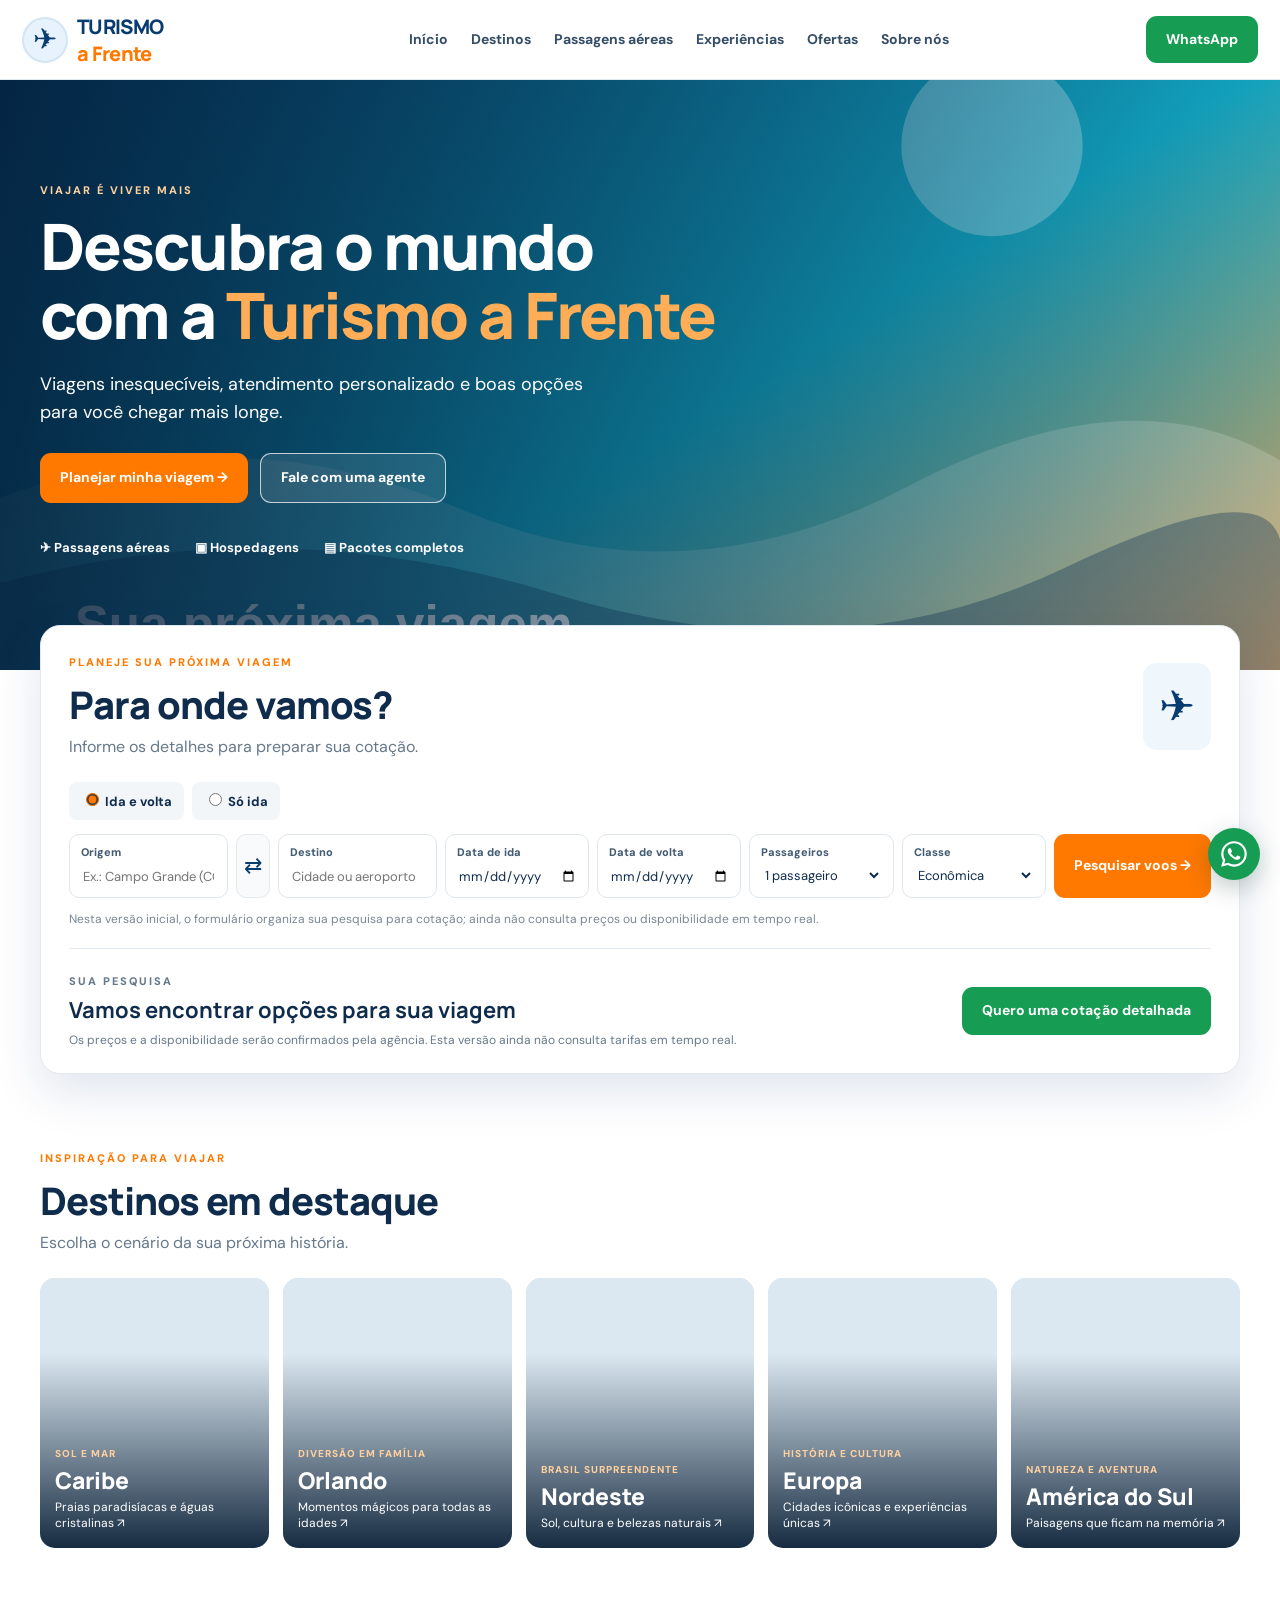
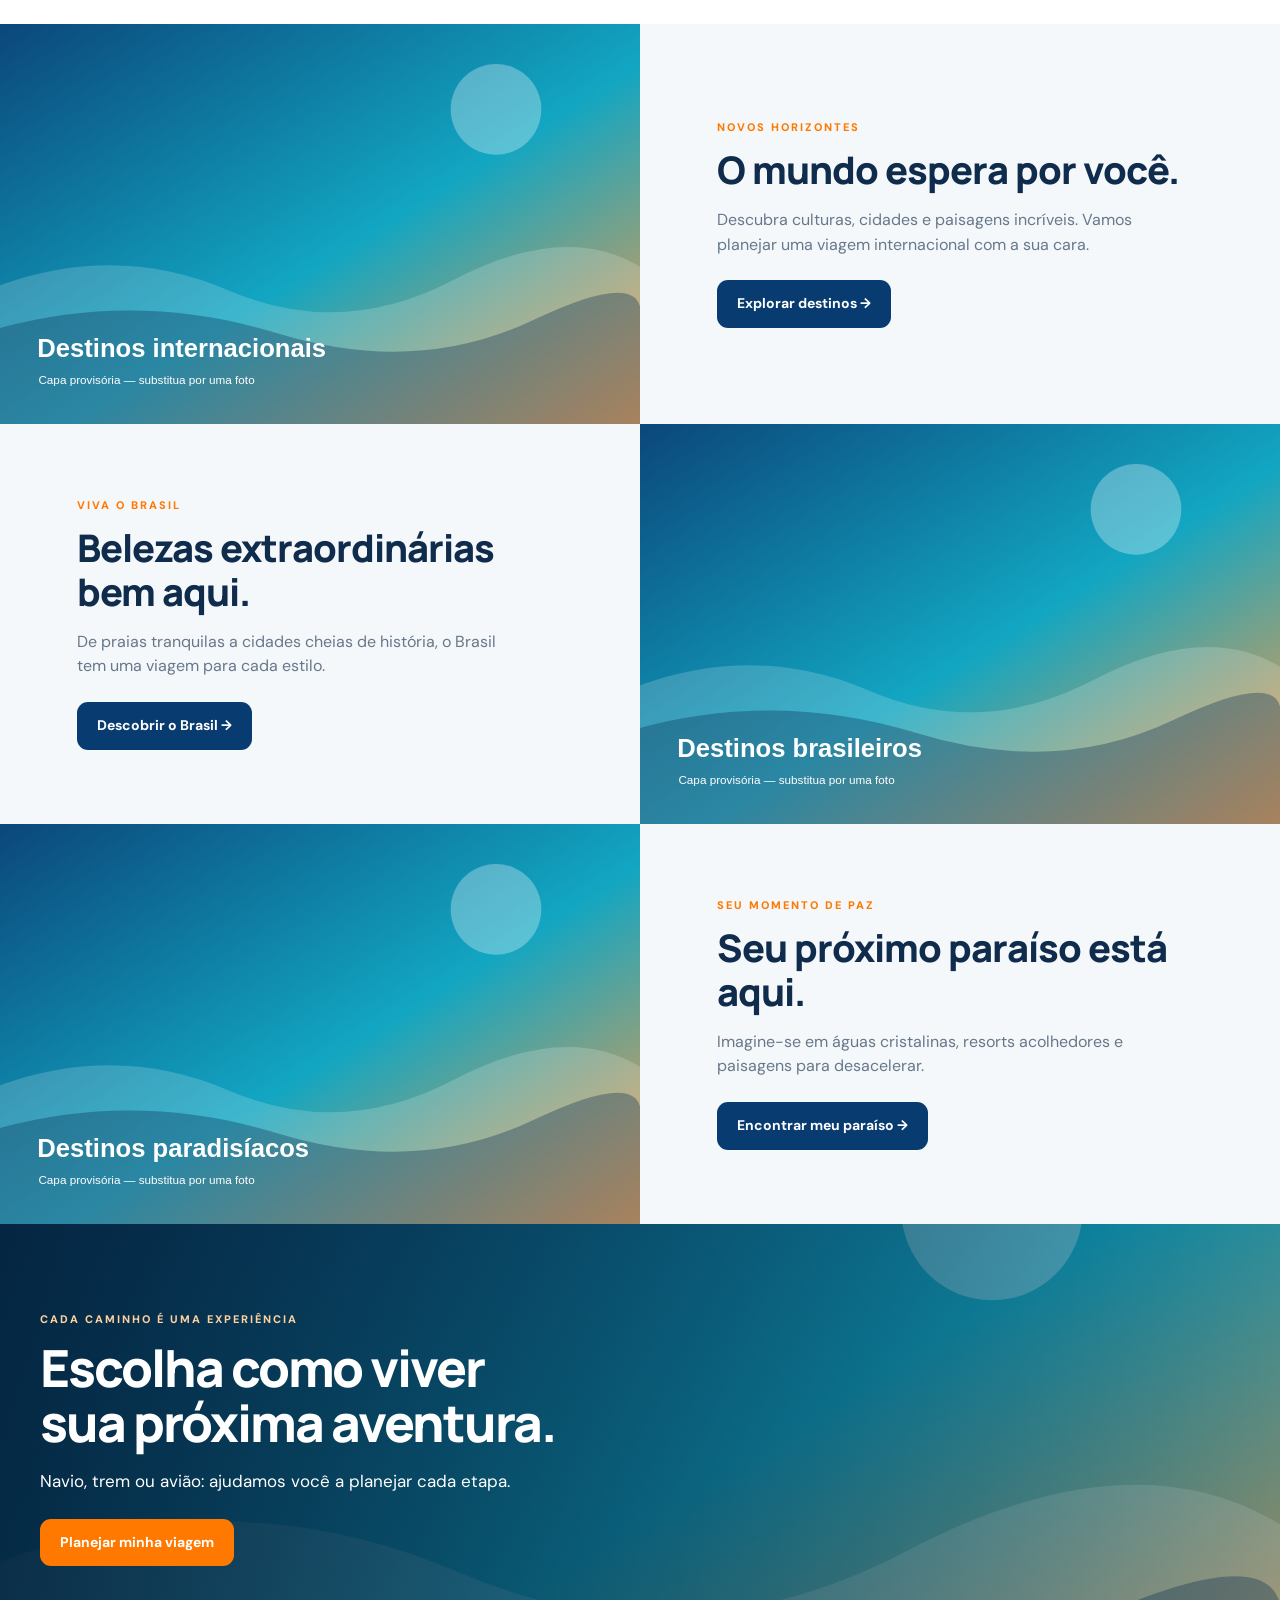
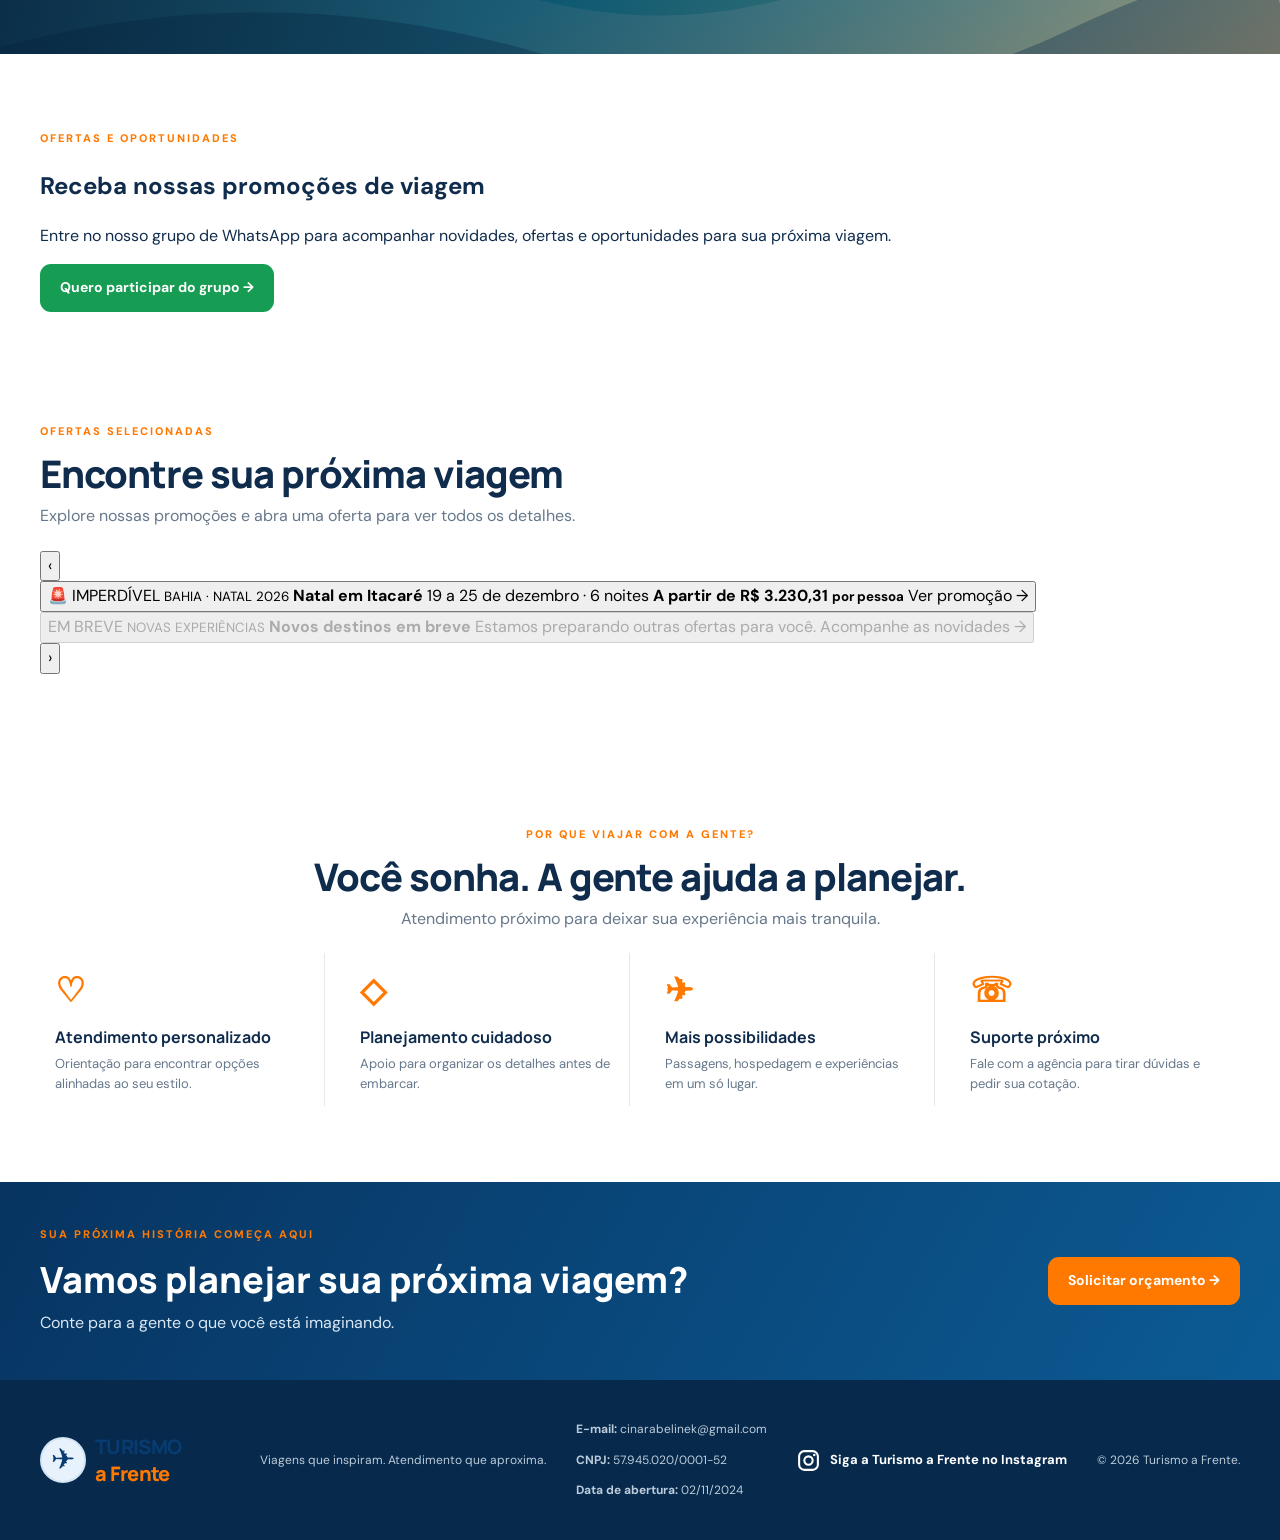
==== commit 0b8f5aae: "Add files via upload" ====
--- a/index.html
+++ b/index.html
@@ -254,23 +254,58 @@
                                                                                                                                                                               </section>
 
 <!-- OFERTA ESPECIAL: pacote de Natal em Itacaré -->
+
+<!-- CARROSSEL DE OFERTAS: cartões compactos que abrem os detalhes da promoção -->
 <section class="section wrap special-offers" id="ofertas-especiais">
   <div class="section-head">
     <div>
-      <p class="eyebrow">OFERTA EM DESTAQUE</p>
-      <h2>🎄 Natal em Itacaré — Bahia</h2>
-      <p>Uma viagem especial para fechar o ano com praia, descanso e novas experiências.</p>
+      <p class="eyebrow">OFERTAS SELECIONADAS</p>
+      <h2>Encontre sua próxima viagem</h2>
+      <p>Explore nossas promoções e abra uma oferta para ver todos os detalhes.</p>
     </div>
   </div>
-  <article class="package-card">
-    <div class="package-banner">
-      <span class="package-badge">🚨 IMPERDÍVEL</span>
-      <p class="package-dates">19 a 25 de dezembro de 2026</p>
-      <h3>Itacaré espera por você</h3>
-      <p>Passagem aérea + transfer + hospedagem + café da manhã</p>
+
+  <div class="offer-carousel" aria-label="Carrossel de ofertas">
+    <button class="carousel-arrow carousel-prev" type="button" aria-label="Oferta anterior">‹</button>
+    <div class="offer-track" id="offer-track">
+      <button class="offer-tile" type="button" data-offer-open="itacare">
+        <span class="offer-tile-image itacare-image"><span class="offer-badge">🚨 IMPERDÍVEL</span></span>
+        <span class="offer-tile-copy">
+          <small>BAHIA · NATAL 2026</small>
+          <strong>Natal em Itacaré</strong>
+          <span>19 a 25 de dezembro · 6 noites</span>
+          <b>A partir de R$ 3.230,31 <small>por pessoa</small></b>
+          <span class="offer-tile-cta">Ver promoção →</span>
+        </span>
+      </button>
+
+      <button class="offer-tile offer-coming-soon" type="button" disabled>
+        <span class="offer-tile-image inspiration-image"><span class="offer-badge">EM BREVE</span></span>
+        <span class="offer-tile-copy">
+          <small>NOVAS EXPERIÊNCIAS</small>
+          <strong>Novos destinos em breve</strong>
+          <span>Estamos preparando outras ofertas para você.</span>
+          <span class="offer-tile-cta">Acompanhe as novidades →</span>
+        </span>
+      </button>
     </div>
-    <div class="package-content">
-      <h4>O pacote inclui</h4>
+    <button class="carousel-arrow carousel-next" type="button" aria-label="Próxima oferta">›</button>
+  </div>
+</section>
+
+<!-- MODAL: detalhes completos da promoção selecionada -->
+<div class="offer-modal" id="offer-modal" hidden>
+  <div class="offer-modal-backdrop" data-offer-close></div>
+  <section class="offer-dialog" role="dialog" aria-modal="true" aria-labelledby="offer-modal-title">
+    <button class="offer-modal-close" type="button" aria-label="Fechar promoção" data-offer-close>×</button>
+    <div class="offer-modal-hero">
+      <span class="offer-badge">🚨 IMPERDÍVEL</span>
+      <p>BAHIA · NATAL 2026</p>
+      <h2 id="offer-modal-title">Natal em Itacaré</h2>
+      <strong>19 a 25 de dezembro de 2026 · 6 noites</strong>
+    </div>
+    <div class="offer-modal-content">
+      <h3>O pacote inclui</h3>
       <ul class="package-inclusions">
         <li>✈️ Passagem aérea de ida e volta: Porto Alegre (POA) ⇄ Ilhéus (IOS)</li>
         <li>🕐 Ida às 10h25, chegada às 15h40 — 1 conexão</li>
@@ -280,42 +315,42 @@
         <li>🏨 6 noites de hospedagem em Itacaré</li>
         <li>☕ Café da manhã</li>
       </ul>
-      <h4 class="package-price-heading">Escolha sua hospedagem</h4>
+      <h3>Escolha sua hospedagem</h3>
       <div class="hotel-prices">
         <article class="hotel-price">
-          <div><h5>Pousada Villa N'Kara</h5><strong>R$ 3.230,31</strong><small>por pessoa · quarto duplo</small></div>
+          <div><h4>Pousada Villa N'Kara</h4><strong>R$ 3.230,31</strong><small>por pessoa · quarto duplo</small></div>
           <div class="hotel-actions">
             <a class="hotel-link" href="https://www.villanakara.com/" target="_blank" rel="noopener noreferrer">Conhecer pousada ↗</a>
-            <a class="btn green package-whatsapp" data-hotel="Pousada Villa N'Kara" data-price="R$ 3.230,31" href="https://wa.me/5554991503391" target="_blank" rel="noopener noreferrer">Consultar</a>
+            <a class="btn green package-whatsapp" data-hotel="Pousada Villa N'Kara" data-price="R$ 3.230,31" href="https://wa.me/5554991503391" target="_blank" rel="noopener noreferrer">Consultar no WhatsApp</a>
           </div>
         </article>
         <article class="hotel-price">
-          <div><h5>Pousada Abare</h5><strong>R$ 3.323,68</strong><small>por pessoa · quarto duplo</small></div>
+          <div><h4>Pousada Abare</h4><strong>R$ 3.323,68</strong><small>por pessoa · quarto duplo</small></div>
           <div class="hotel-actions">
             <a class="hotel-link" href="https://www.pousadaabare.com.br/" target="_blank" rel="noopener noreferrer">Conhecer pousada ↗</a>
-            <a class="btn green package-whatsapp" data-hotel="Pousada Abare" data-price="R$ 3.323,68" href="https://wa.me/5554991503391" target="_blank" rel="noopener noreferrer">Consultar</a>
+            <a class="btn green package-whatsapp" data-hotel="Pousada Abare" data-price="R$ 3.323,68" href="https://wa.me/5554991503391" target="_blank" rel="noopener noreferrer">Consultar no WhatsApp</a>
           </div>
         </article>
         <article class="hotel-price">
-          <div><h5>Pousada Pedra Torta</h5><strong>R$ 3.809,56</strong><small>por pessoa · quarto duplo</small></div>
+          <div><h4>Pousada Pedra Torta</h4><strong>R$ 3.809,56</strong><small>por pessoa · quarto duplo</small></div>
           <div class="hotel-actions">
             <a class="hotel-link" href="https://pousadapedratorta.com.br/" target="_blank" rel="noopener noreferrer">Conhecer pousada ↗</a>
-            <a class="btn green package-whatsapp" data-hotel="Pousada Pedra Torta" data-price="R$ 3.809,56" href="https://wa.me/5554991503391" target="_blank" rel="noopener noreferrer">Consultar</a>
+            <a class="btn green package-whatsapp" data-hotel="Pousada Pedra Torta" data-price="R$ 3.809,56" href="https://wa.me/5554991503391" target="_blank" rel="noopener noreferrer">Consultar no WhatsApp</a>
           </div>
         </article>
         <article class="hotel-price">
-          <div><h5>Ecoporan Hotel Charme Spa e Eventos</h5><strong>R$ 4.062,72</strong><small>por pessoa · quarto duplo</small></div>
+          <div><h4>Ecoporan Hotel Charme Spa e Eventos</h4><strong>R$ 4.062,72</strong><small>por pessoa · quarto duplo</small></div>
           <div class="hotel-actions">
             <a class="hotel-link" href="https://ecoporanhotel.com/" target="_blank" rel="noopener noreferrer">Conhecer hotel ↗</a>
-            <a class="btn green package-whatsapp" data-hotel="Ecoporan Hotel Charme Spa e Eventos" data-price="R$ 4.062,72" href="https://wa.me/5554991503391" target="_blank" rel="noopener noreferrer">Consultar</a>
+            <a class="btn green package-whatsapp" data-hotel="Ecoporan Hotel Charme Spa e Eventos" data-price="R$ 4.062,72" href="https://wa.me/5554991503391" target="_blank" rel="noopener noreferrer">Consultar no WhatsApp</a>
           </div>
         </article>
       </div>
       <p class="package-disclaimer">Valores por pessoa em quarto duplo, sujeitos a alteração e disponibilidade sem aviso prévio. Consulte a agência para confirmar tarifa, disponibilidade e condições antes de contratar.</p>
-      <a class="btn orange package-group-cta" href="https://chat.whatsapp.com/LPDgkIxmQjp2At2816eUi0" target="_blank" rel="noopener noreferrer">Receber outras promoções no grupo →</a>
     </div>
-  </article>
-</section>
+  </section>
+</div>
+
                                                                                                                                                                               <!-- BENEFÍCIOS da agência -->
                                                                                                                                                                               <section class="section wrap benefits" id="sobre">
                                                                                                                                                                                 <div class="section-head centered">
@@ -402,13 +437,6 @@
   </svg>
 </a>
                                                                                                                                                                                                                                       
-<a class="floating floating-group" href="https://chat.whatsapp.com/LPDgkIxmQjp2At2816eUi0" target="_blank" rel="noopener noreferrer" aria-label="Entrar no grupo de promoções da Turismo a Frente" title="Grupo de promoções">
-  <svg viewBox="0 0 24 24" aria-hidden="true" focusable="false">
-    <path fill="currentColor" d="M12 3a8.5 8.5 0 0 0-7.32 12.82L4 20l4.32-1.13A8.5 8.5 0 1 0 12 3Zm0 15.2a6.65 6.65 0 0 1-3.38-.92l-.24-.14-2.51.66.67-2.43-.16-.25A6.6 6.6 0 1 1 12 18.2Zm3.64-4.95c-.2-.1-1.18-.58-1.36-.65-.18-.07-.31-.1-.44.1-.13.2-.5.65-.61.78-.11.13-.23.15-.43.05-.2-.1-.85-.31-1.62-.98-.6-.53-1-1.17-1.12-1.37-.12-.2-.01-.3.09-.4.09-.09.2-.23.3-.34.1-.12.13-.2.2-.33.06-.13.03-.24-.02-.34-.05-.1-.44-1.08-.6-1.48-.16-.39-.32-.33-.44-.34h-.38c-.13 0-.34.05-.52.25-.18.2-.68.67-.68 1.64s.7 1.89.8 2.02c.1.13 1.38 2.1 3.33 2.94.47.2.83.33 1.12.42.47.15.9.13 1.24.08.38-.06 1.2-.49 1.37-.96.17-.47.17-.88.12-.96-.05-.08-.18-.13-.38-.23Z"/>
-  </svg>
-  <span class="floating-label">Grupo de ofertas</span>
-</a>
-
 <!-- CONFIGURAÇÕES e funções JavaScript -->
                                                                                                                                                                                                                                   
 <script>
--- a/css/estilo.css
+++ b/css/estilo.css
@@ -9,3 +9,46 @@
 .dest-video{z-index:0}
 .dest:after{z-index:1;pointer-events:none}
 .dest>span{z-index:2}
+
+
+/* Redes sociais no rodapé */
+.footer-social{display:flex;align-items:center;gap:12px}
+.instagram-link{display:inline-flex;align-items:center;gap:9px;color:#fff;font-weight:700;font-size:13px}
+.instagram-link svg{width:25px;height:25px;flex:0 0 25px}
+.instagram-link:hover{color:#ffad56}
+
+/* Pacote promocional em destaque */
+.special-offers{padding-top:35px}
+.package-card{overflow:hidden;border:1px solid var(--line);border-radius:20px;background:#fff;box-shadow:0 14px 36px #0b2d7712}
+.package-banner{padding:30px clamp(20px,4vw,46px);color:#fff;background:linear-gradient(120deg,#073461,#0c6791 65%,#159b8b)}
+.package-badge{display:inline-block;padding:6px 11px;border-radius:20px;background:#ff7900;color:#fff;font-size:11px;font-weight:800;letter-spacing:.8px}
+.package-dates{margin:16px 0 5px;font-weight:700;color:#d8efff}
+.package-banner h3{font:800 clamp(28px,4vw,40px)/1.12 Manrope;margin:0 0 8px}
+.package-banner>p:last-child{margin:0;color:#e5f4ff}
+.package-content{padding:clamp(20px,4vw,38px)}
+.package-content h4{font:800 18px Manrope;margin:0 0 13px;color:var(--blue)}
+.package-inclusions{display:grid;grid-template-columns:1fr 1fr;gap:10px 24px;list-style:none;margin:0 0 30px;padding:0}
+.package-inclusions li{font-size:14px;color:#40556b}
+.package-price-heading{padding-top:8px}
+.hotel-prices{display:grid;grid-template-columns:1fr 1fr;gap:12px}
+.hotel-price{display:flex;align-items:center;justify-content:space-between;gap:15px;padding:16px;border:1px solid var(--line);border-radius:13px;background:#fbfdff}
+.hotel-price h5{font:700 15px Manrope;margin:0 0 5px}
+.hotel-price strong{display:block;color:#087944;font:800 21px Manrope}
+.hotel-price small{display:block;margin-top:3px;color:var(--muted);font-size:11px}
+.hotel-actions{display:flex;flex-direction:column;align-items:flex-end;gap:8px}
+.hotel-actions .btn{padding:9px 13px;font-size:12px}
+.hotel-link{font-size:12px;color:var(--blue);font-weight:700;white-space:nowrap}
+.hotel-link:hover{text-decoration:underline}
+.package-disclaimer{margin:20px 0;color:var(--muted);font-size:12px}
+.package-group-cta{margin-top:5px}
+.floating-group{right:20px;bottom:84px;background:#086c9b;width:52px;height:52px}
+.floating-group svg{width:30px;height:30px}
+.floating-label{position:absolute;right:60px;white-space:nowrap;background:#06294c;color:white;padding:7px 10px;border-radius:8px;font-size:11px;font-weight:700;opacity:0;pointer-events:none;transition:opacity .2s}
+.floating-group:hover .floating-label,.floating-group:focus-visible .floating-label{opacity:1}
+@media(max-width:760px){
+  .package-inclusions,.hotel-prices{grid-template-columns:1fr}
+  .hotel-price{align-items:flex-start}
+  .hotel-actions .btn{padding:9px 12px}
+  .floating-group{right:16px;bottom:82px}
+  .floating-label{display:none}
+}
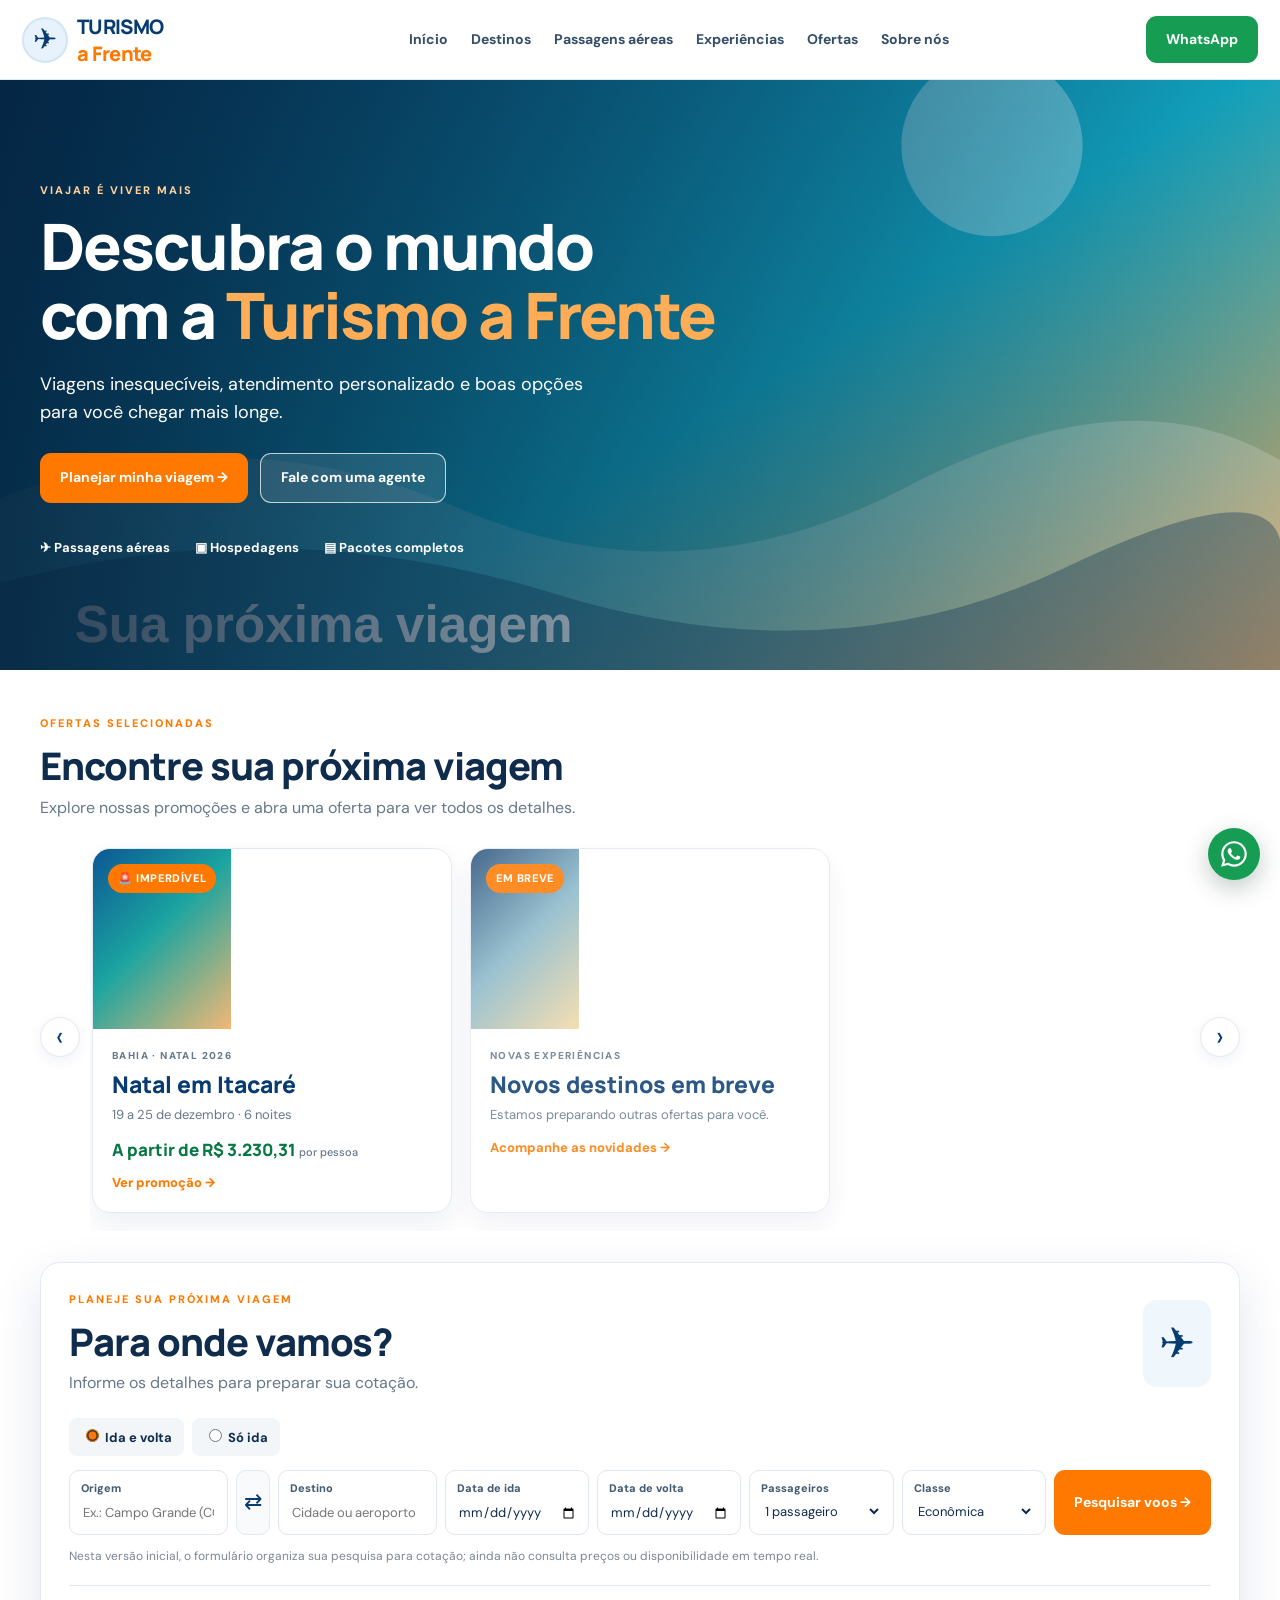
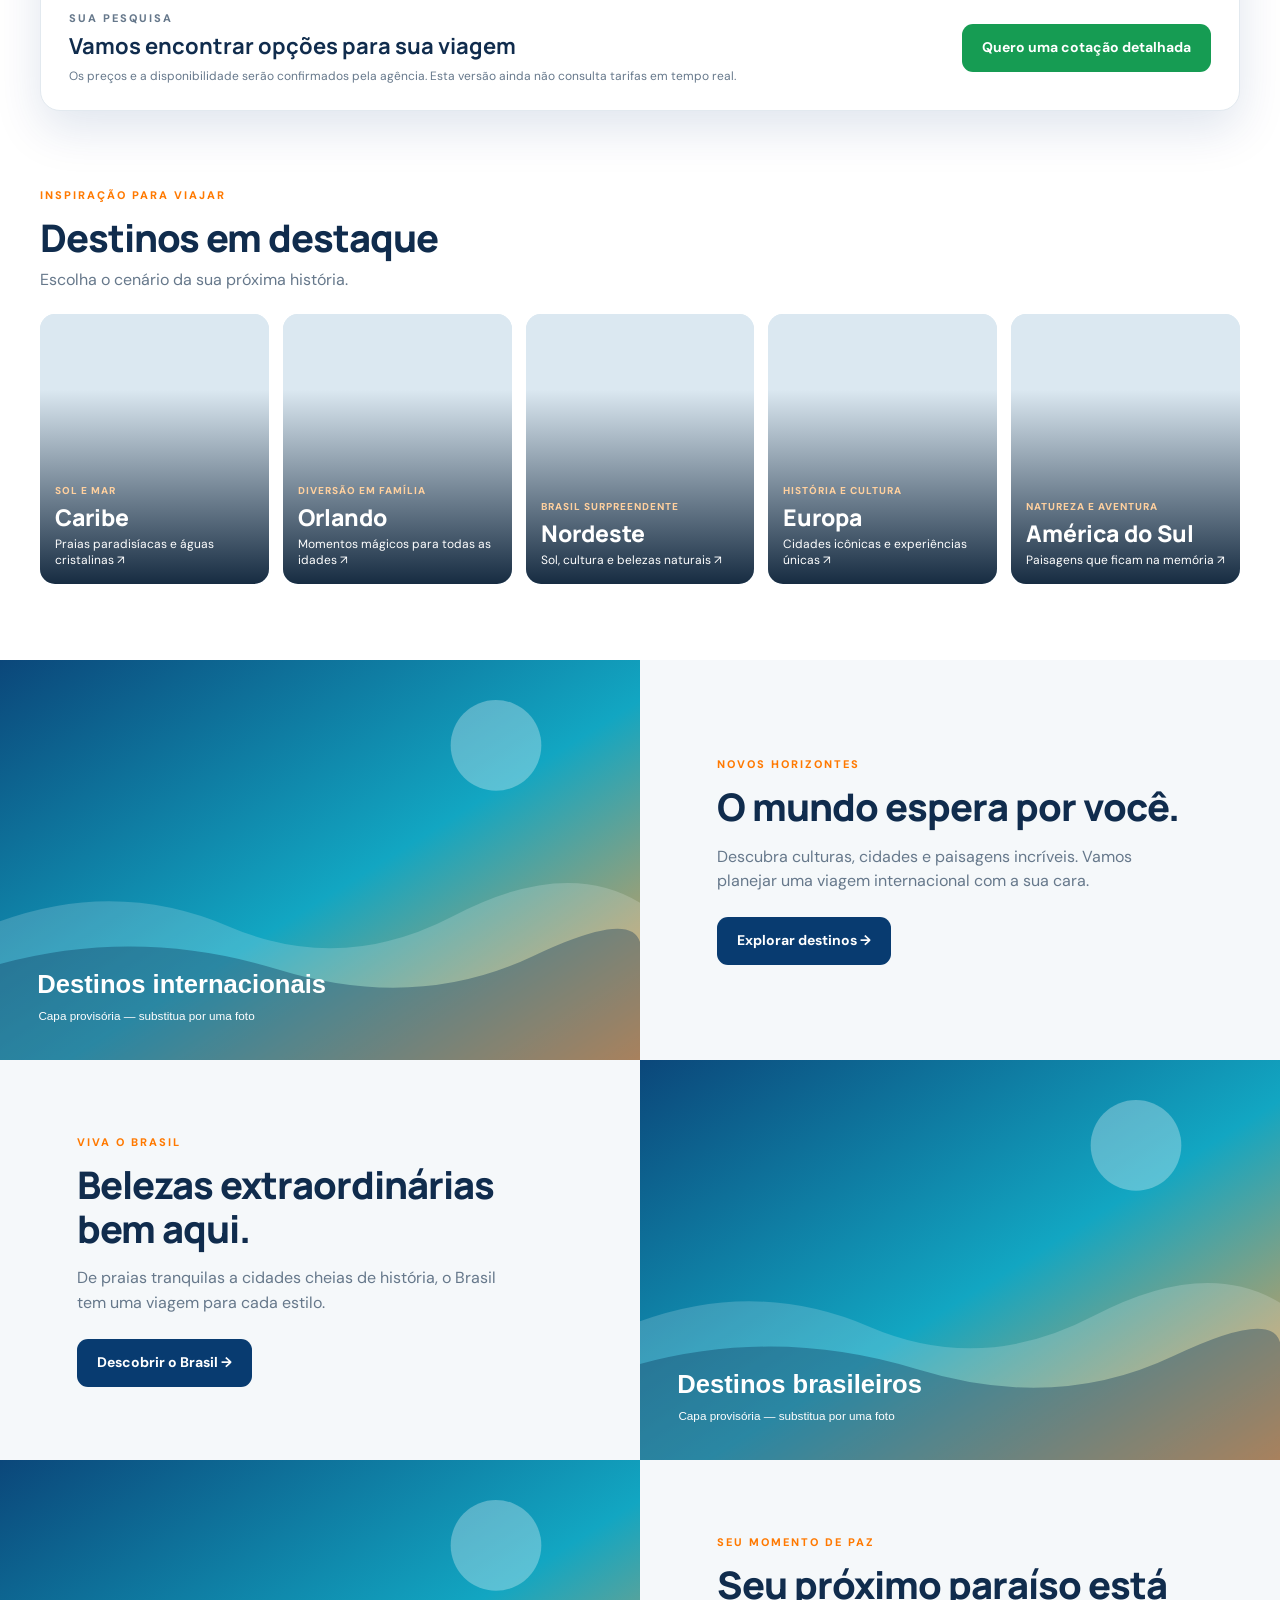
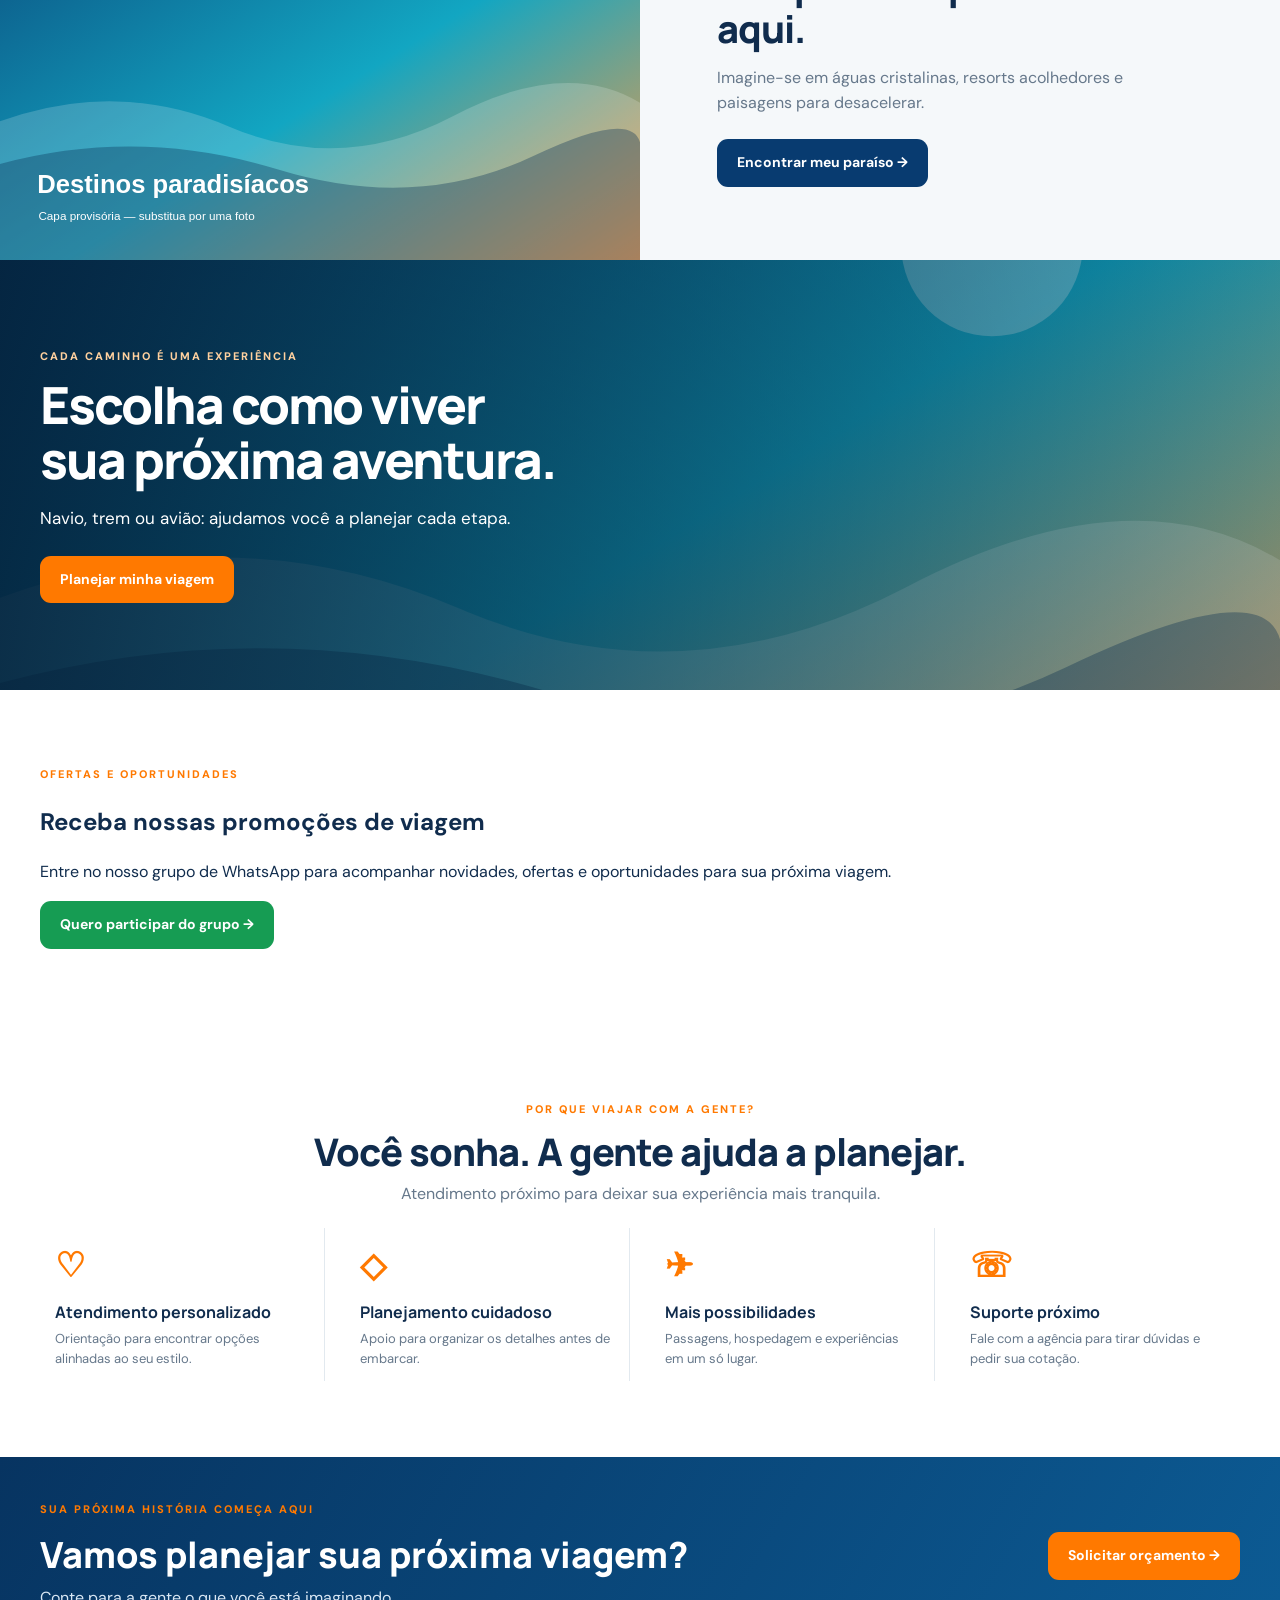
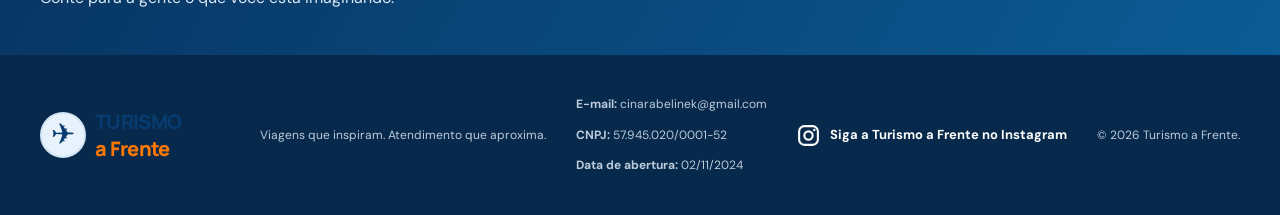
==== commit b0c48400: "Add files via upload" ====
--- a/index.html
+++ b/index.html
@@ -54,6 +54,45 @@
                                               </div>
                                             </div>
                                           </section>
+
+<!-- CARROSSEL DE OFERTAS: cartões compactos que abrem os detalhes da promoção -->
+<section class="section wrap special-offers" id="ofertas-especiais">
+  <div class="section-head">
+    <div>
+      <p class="eyebrow">OFERTAS SELECIONADAS</p>
+      <h2>Encontre sua próxima viagem</h2>
+      <p>Explore nossas promoções e abra uma oferta para ver todos os detalhes.</p>
+    </div>
+  </div>
+
+  <div class="offer-carousel" aria-label="Carrossel de ofertas">
+    <button class="carousel-arrow carousel-prev" type="button" aria-label="Oferta anterior">‹</button>
+    <div class="offer-track" id="offer-track">
+      <button class="offer-tile" type="button" data-offer-open="itacare">
+        <span class="offer-tile-image itacare-image"><span class="offer-badge">🚨 IMPERDÍVEL</span></span>
+        <span class="offer-tile-copy">
+          <small>BAHIA · NATAL 2026</small>
+          <strong>Natal em Itacaré</strong>
+          <span>19 a 25 de dezembro · 6 noites</span>
+          <b>A partir de R$ 3.230,31 <small>por pessoa</small></b>
+          <span class="offer-tile-cta">Ver promoção →</span>
+        </span>
+      </button>
+
+      <button class="offer-tile offer-coming-soon" type="button" disabled>
+        <span class="offer-tile-image inspiration-image"><span class="offer-badge">EM BREVE</span></span>
+        <span class="offer-tile-copy">
+          <small>NOVAS EXPERIÊNCIAS</small>
+          <strong>Novos destinos em breve</strong>
+          <span>Estamos preparando outras ofertas para você.</span>
+          <span class="offer-tile-cta">Acompanhe as novidades →</span>
+        </span>
+      </button>
+    </div>
+    <button class="carousel-arrow carousel-next" type="button" aria-label="Próxima oferta">›</button>
+  </div>
+</section>
+
                                           <!-- FORMULÁRIO DE COTAÇÃO: organiza os dados; não consulta tarifas em tempo real -->
                                           <section class="search wrap" id="voos">
                                             <div class="section-head">
@@ -255,43 +294,7 @@
 
 <!-- OFERTA ESPECIAL: pacote de Natal em Itacaré -->
 
-<!-- CARROSSEL DE OFERTAS: cartões compactos que abrem os detalhes da promoção -->
-<section class="section wrap special-offers" id="ofertas-especiais">
-  <div class="section-head">
-    <div>
-      <p class="eyebrow">OFERTAS SELECIONADAS</p>
-      <h2>Encontre sua próxima viagem</h2>
-      <p>Explore nossas promoções e abra uma oferta para ver todos os detalhes.</p>
-    </div>
-  </div>
-
-  <div class="offer-carousel" aria-label="Carrossel de ofertas">
-    <button class="carousel-arrow carousel-prev" type="button" aria-label="Oferta anterior">‹</button>
-    <div class="offer-track" id="offer-track">
-      <button class="offer-tile" type="button" data-offer-open="itacare">
-        <span class="offer-tile-image itacare-image"><span class="offer-badge">🚨 IMPERDÍVEL</span></span>
-        <span class="offer-tile-copy">
-          <small>BAHIA · NATAL 2026</small>
-          <strong>Natal em Itacaré</strong>
-          <span>19 a 25 de dezembro · 6 noites</span>
-          <b>A partir de R$ 3.230,31 <small>por pessoa</small></b>
-          <span class="offer-tile-cta">Ver promoção →</span>
-        </span>
-      </button>
-
-      <button class="offer-tile offer-coming-soon" type="button" disabled>
-        <span class="offer-tile-image inspiration-image"><span class="offer-badge">EM BREVE</span></span>
-        <span class="offer-tile-copy">
-          <small>NOVAS EXPERIÊNCIAS</small>
-          <strong>Novos destinos em breve</strong>
-          <span>Estamos preparando outras ofertas para você.</span>
-          <span class="offer-tile-cta">Acompanhe as novidades →</span>
-        </span>
-      </button>
-    </div>
-    <button class="carousel-arrow carousel-next" type="button" aria-label="Próxima oferta">›</button>
-  </div>
-</section>
+
 
 <!-- MODAL: detalhes completos da promoção selecionada -->
 <div class="offer-modal" id="offer-modal" hidden>
--- a/css/estilo.css
+++ b/css/estilo.css
@@ -17,38 +17,61 @@
 .instagram-link svg{width:25px;height:25px;flex:0 0 25px}
 .instagram-link:hover{color:#ffad56}
 
-/* Pacote promocional em destaque */
-.special-offers{padding-top:35px}
-.package-card{overflow:hidden;border:1px solid var(--line);border-radius:20px;background:#fff;box-shadow:0 14px 36px #0b2d7712}
-.package-banner{padding:30px clamp(20px,4vw,46px);color:#fff;background:linear-gradient(120deg,#073461,#0c6791 65%,#159b8b)}
-.package-badge{display:inline-block;padding:6px 11px;border-radius:20px;background:#ff7900;color:#fff;font-size:11px;font-weight:800;letter-spacing:.8px}
-.package-dates{margin:16px 0 5px;font-weight:700;color:#d8efff}
-.package-banner h3{font:800 clamp(28px,4vw,40px)/1.12 Manrope;margin:0 0 8px}
-.package-banner>p:last-child{margin:0;color:#e5f4ff}
-.package-content{padding:clamp(20px,4vw,38px)}
-.package-content h4{font:800 18px Manrope;margin:0 0 13px;color:var(--blue)}
-.package-inclusions{display:grid;grid-template-columns:1fr 1fr;gap:10px 24px;list-style:none;margin:0 0 30px;padding:0}
-.package-inclusions li{font-size:14px;color:#40556b}
-.package-price-heading{padding-top:8px}
-.hotel-prices{display:grid;grid-template-columns:1fr 1fr;gap:12px}
-.hotel-price{display:flex;align-items:center;justify-content:space-between;gap:15px;padding:16px;border:1px solid var(--line);border-radius:13px;background:#fbfdff}
-.hotel-price h5{font:700 15px Manrope;margin:0 0 5px}
-.hotel-price strong{display:block;color:#087944;font:800 21px Manrope}
-.hotel-price small{display:block;margin-top:3px;color:var(--muted);font-size:11px}
-.hotel-actions{display:flex;flex-direction:column;align-items:flex-end;gap:8px}
-.hotel-actions .btn{padding:9px 13px;font-size:12px}
-.hotel-link{font-size:12px;color:var(--blue);font-weight:700;white-space:nowrap}
-.hotel-link:hover{text-decoration:underline}
+
+
+
+/* Carrossel compacto de promoções */
+.special-offers{padding-top:45px}
+.offer-carousel{display:flex;align-items:center;gap:10px;position:relative}
+.offer-track{display:flex;gap:18px;overflow-x:auto;scroll-snap-type:x mandatory;scroll-behavior:smooth;padding:5px 2px 18px;flex:1;scrollbar-width:thin}
+.offer-track::-webkit-scrollbar{height:6px}
+.offer-track::-webkit-scrollbar-thumb{background:#c7d6e3;border-radius:10px}
+.offer-tile{flex:0 0 min(360px,82%);display:flex;flex-direction:column;text-align:left;padding:0;overflow:hidden;border:1px solid var(--line);border-radius:18px;background:white;color:var(--ink);box-shadow:0 12px 30px #0b2d7712;cursor:pointer;scroll-snap-align:start;transition:transform .2s,box-shadow .2s}
+.offer-tile:not(:disabled):hover{transform:translateY(-3px);box-shadow:0 16px 34px #0b2d7720}
+.offer-tile:disabled{cursor:default;opacity:.85}
+.offer-tile-image{height:180px;display:flex;align-items:flex-start;padding:15px;background:linear-gradient(135deg,#0c5794,#42a8ad)}
+.itacare-image{background:linear-gradient(135deg,#0c5794 0%,#1ba4a0 45%,#f2b875 100%)}
+.inspiration-image{background:linear-gradient(135deg,#274f7a,#89b8c9,#f4d9a4)}
+.offer-badge{display:inline-block;background:var(--orange);color:#fff;padding:6px 10px;border-radius:20px;font-size:11px;font-weight:800;letter-spacing:.6px}
+.offer-tile-copy{display:flex;flex-direction:column;align-items:flex-start;padding:19px;gap:8px}
+.offer-tile-copy>small{font-size:10px;letter-spacing:1.4px;color:var(--muted);font-weight:800}
+.offer-tile-copy>strong{font:800 23px/1.15 Manrope;color:var(--blue)}
+.offer-tile-copy>span{font-size:13px;color:var(--muted)}
+.offer-tile-copy>b{font:800 17px Manrope;color:#087944;margin-top:4px}
+.offer-tile-copy>b small{font:500 11px "DM Sans",Arial,sans-serif;color:var(--muted)}
+.offer-tile-cta{font-weight:800!important;color:var(--orange)!important;margin-top:4px}
+.carousel-arrow{flex:0 0 40px;width:40px;height:40px;border:1px solid var(--line);border-radius:50%;background:white;color:var(--blue);font-size:28px;line-height:1;cursor:pointer;box-shadow:0 4px 14px #0b2d7710}
+.carousel-arrow:hover{background:var(--blue);color:white}
+.offer-modal[hidden]{display:none!important}
+.offer-modal{position:fixed;inset:0;z-index:100;display:grid;place-items:center;padding:18px}
+.offer-modal-backdrop{position:absolute;inset:0;background:#04182bd9;backdrop-filter:blur(5px)}
+.offer-dialog{position:relative;z-index:1;width:min(820px,100%);max-height:90vh;overflow:auto;border-radius:18px;background:white;box-shadow:0 25px 90px #00132670}
+.offer-modal-close{position:sticky;top:10px;float:right;margin:10px 10px -48px 0;z-index:3;width:38px;height:38px;border:0;border-radius:50%;background:#fff;color:var(--blue);font-size:28px;line-height:1;cursor:pointer;box-shadow:0 3px 12px #00132630}
+.offer-modal-hero{padding:32px clamp(22px,5vw,42px);color:white;background:linear-gradient(120deg,#073461,#0c6791 65%,#159b8b)}
+.offer-modal-hero>p{margin:15px 0 4px;color:#d8efff;font-size:11px;font-weight:800;letter-spacing:1.5px}
+.offer-modal-hero h2{font:800 clamp(28px,5vw,40px)/1.1 Manrope;margin:0 0 10px}
+.offer-modal-hero>strong{font-size:14px;color:#e5f4ff}
+.offer-modal-content{padding:clamp(20px,4vw,38px)}
+.offer-modal-content h3{font:800 18px Manrope;color:var(--blue);margin:0 0 14px}
+.offer-modal-content .package-inclusions{display:grid;grid-template-columns:1fr 1fr;gap:10px 24px;list-style:none;margin:0 0 30px;padding:0}
+.offer-modal-content .hotel-prices{display:grid;grid-template-columns:1fr 1fr;gap:12px}
+.offer-modal-content .hotel-price{display:flex;align-items:center;justify-content:space-between;gap:12px;padding:15px;border:1px solid var(--line);border-radius:13px;background:#fbfdff}
+.offer-modal-content .hotel-price h4{font:700 14px Manrope;margin:0 0 5px;color:var(--ink)}
+.offer-modal-content .hotel-price strong{display:block;color:#087944;font:800 20px Manrope}
+.offer-modal-content .hotel-price small{display:block;margin-top:3px;color:var(--muted);font-size:11px}
+.offer-modal-content .hotel-actions{display:flex;flex-direction:column;align-items:flex-end;gap:8px}
+.offer-modal-content .hotel-actions .btn{padding:9px 12px;font-size:12px}
+.offer-modal-content .hotel-link{font-size:12px;color:var(--blue);font-weight:700;white-space:nowrap}
 .package-disclaimer{margin:20px 0;color:var(--muted);font-size:12px}
-.package-group-cta{margin-top:5px}
-.floating-group{right:20px;bottom:84px;background:#086c9b;width:52px;height:52px}
-.floating-group svg{width:30px;height:30px}
-.floating-label{position:absolute;right:60px;white-space:nowrap;background:#06294c;color:white;padding:7px 10px;border-radius:8px;font-size:11px;font-weight:700;opacity:0;pointer-events:none;transition:opacity .2s}
-.floating-group:hover .floating-label,.floating-group:focus-visible .floating-label{opacity:1}
+body.offer-modal-open{overflow:hidden}
 @media(max-width:760px){
-  .package-inclusions,.hotel-prices{grid-template-columns:1fr}
-  .hotel-price{align-items:flex-start}
-  .hotel-actions .btn{padding:9px 12px}
-  .floating-group{right:16px;bottom:82px}
-  .floating-label{display:none}
+  .offer-carousel{gap:5px}
+  .carousel-arrow{flex-basis:32px;width:32px;height:32px;font-size:23px}
+  .offer-tile{flex-basis:84%}
+  .offer-tile-image{height:145px}
+  .offer-modal{padding:8px}
+  .offer-dialog{max-height:94vh;border-radius:14px}
+  .offer-modal-content .package-inclusions,.offer-modal-content .hotel-prices{grid-template-columns:1fr}
+  .offer-modal-content .hotel-price{align-items:flex-start}
+  .offer-modal-content .hotel-actions .btn{white-space:normal;text-align:center}
 }
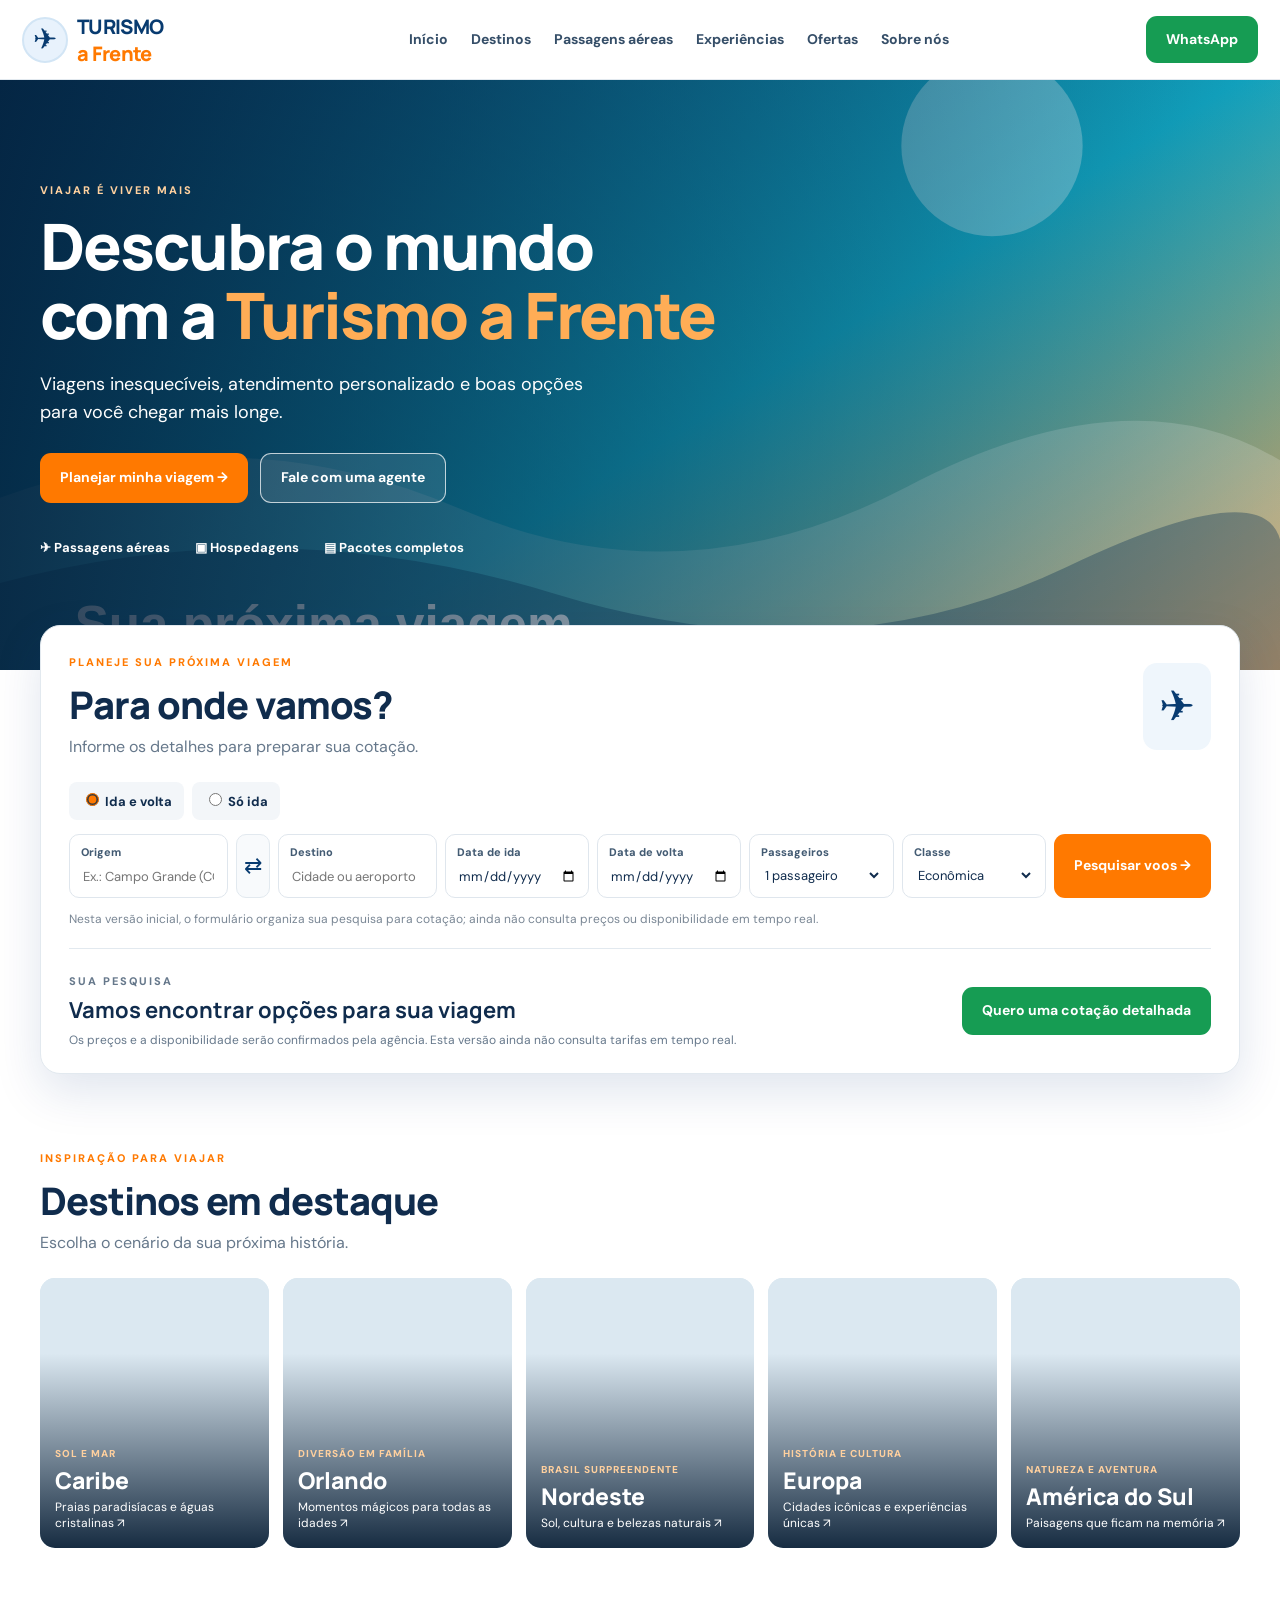
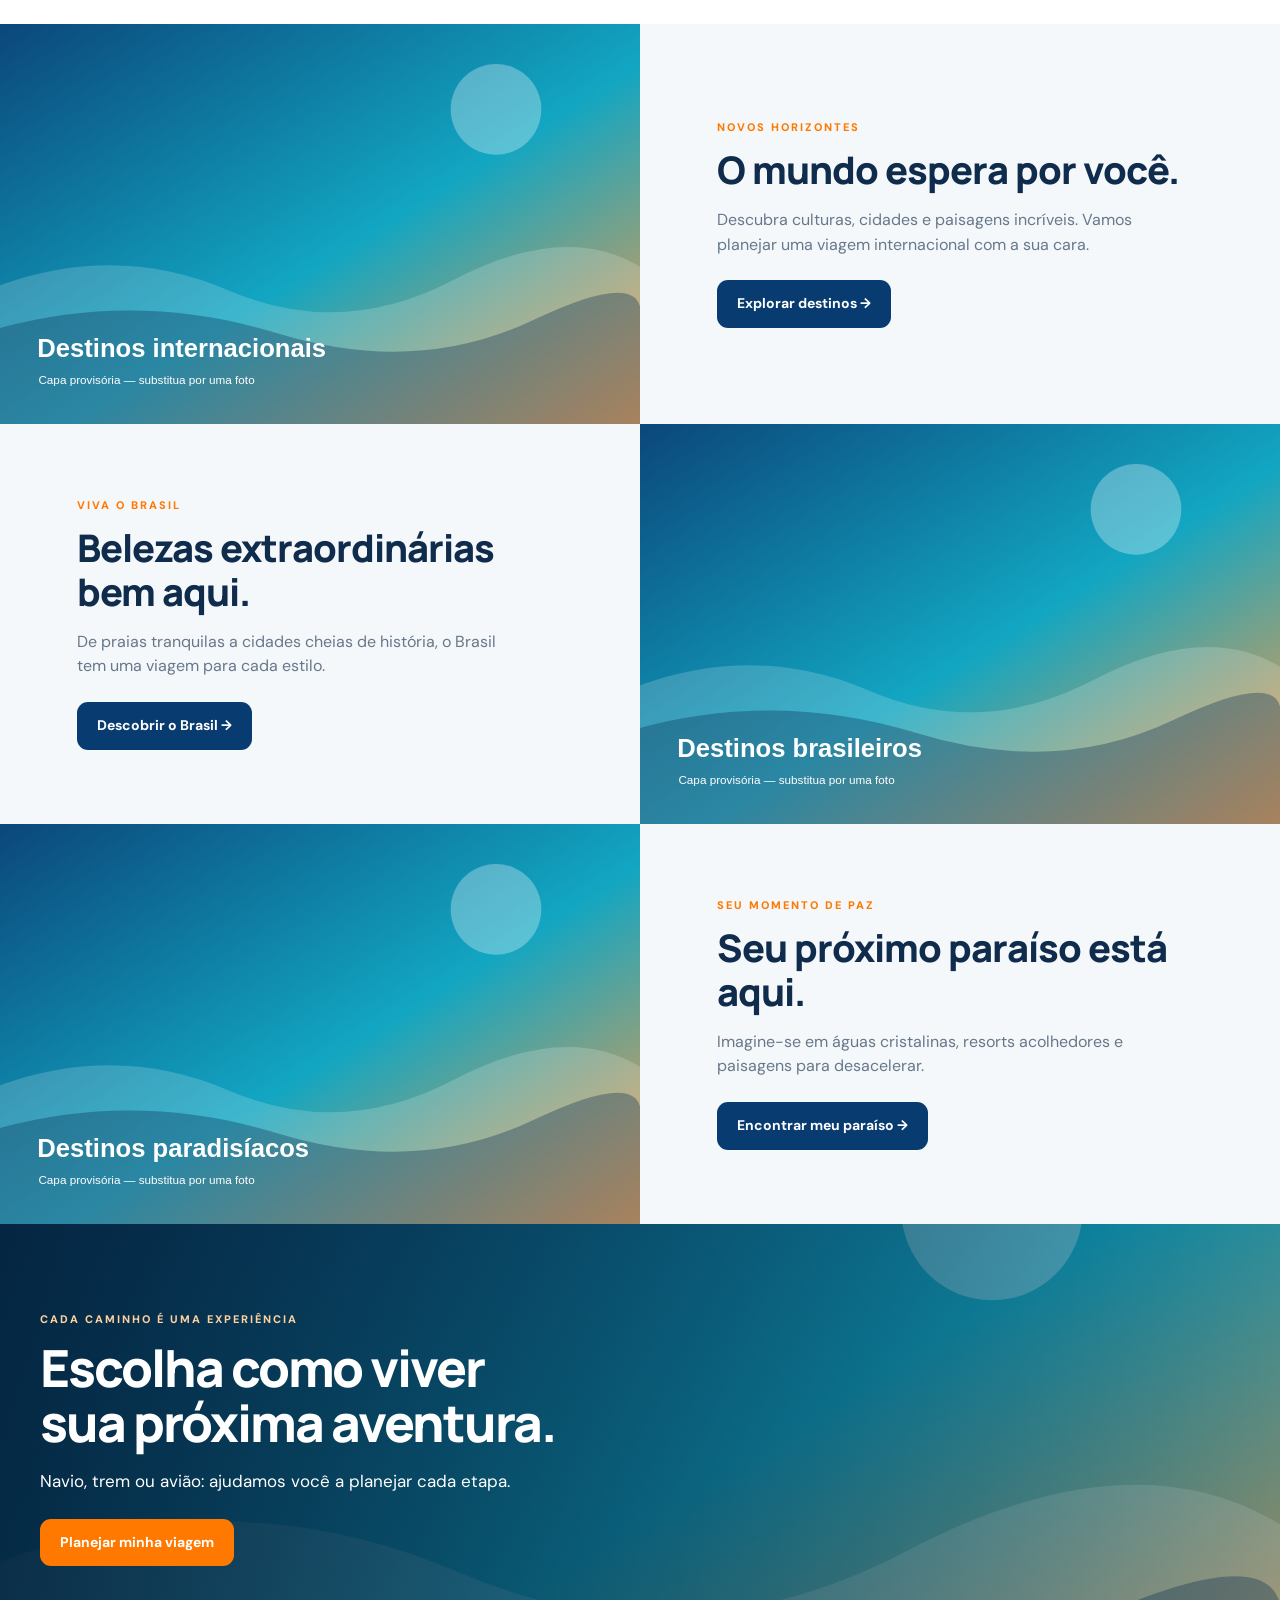
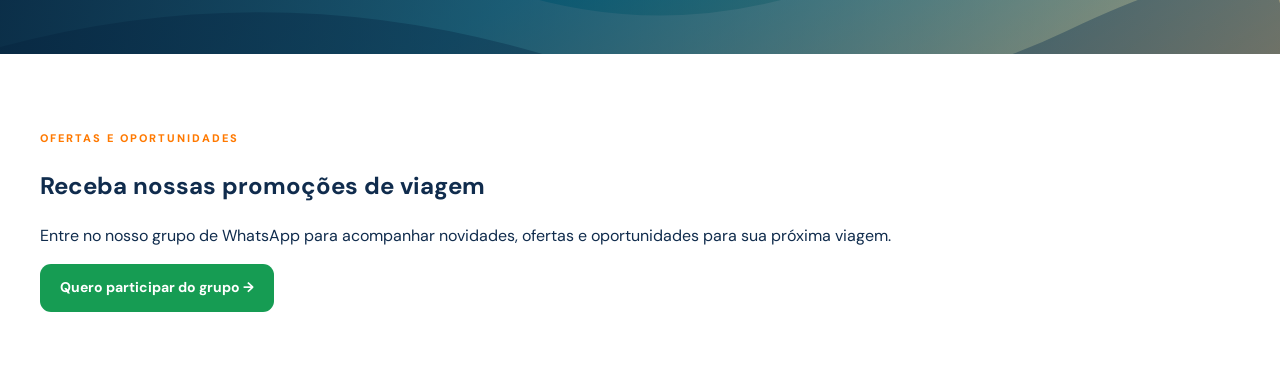
==== commit 5919cbc2: "Add files via upload" ====
--- a/index.html
+++ b/index.html
@@ -55,45 +55,23 @@
                                             </div>
                                           </section>
 
-<!-- CARROSSEL DE OFERTAS: cartões compactos que abrem os detalhes da promoção -->
-<section class="section wrap special-offers" id="ofertas-especiais">
+<!-- CARROSSEL DINÂMICO: ofertas carregadas de ofertas.json -->
+<section class="section wrap special-offers" id="ofertas-especiais" hidden>
   <div class="section-head">
     <div>
       <p class="eyebrow">OFERTAS SELECIONADAS</p>
       <h2>Encontre sua próxima viagem</h2>
-      <p>Explore nossas promoções e abra uma oferta para ver todos os detalhes.</p>
+      <p>Explore nossas promoções e abra uma oferta para ver os detalhes.</p>
     </div>
   </div>
-
   <div class="offer-carousel" aria-label="Carrossel de ofertas">
     <button class="carousel-arrow carousel-prev" type="button" aria-label="Oferta anterior">‹</button>
-    <div class="offer-track" id="offer-track">
-      <button class="offer-tile" type="button" data-offer-open="itacare">
-        <span class="offer-tile-image itacare-image"><span class="offer-badge">🚨 IMPERDÍVEL</span></span>
-        <span class="offer-tile-copy">
-          <small>BAHIA · NATAL 2026</small>
-          <strong>Natal em Itacaré</strong>
-          <span>19 a 25 de dezembro · 6 noites</span>
-          <b>A partir de R$ 3.230,31 <small>por pessoa</small></b>
-          <span class="offer-tile-cta">Ver promoção →</span>
-        </span>
-      </button>
-
-      <button class="offer-tile offer-coming-soon" type="button" disabled>
-        <span class="offer-tile-image inspiration-image"><span class="offer-badge">EM BREVE</span></span>
-        <span class="offer-tile-copy">
-          <small>NOVAS EXPERIÊNCIAS</small>
-          <strong>Novos destinos em breve</strong>
-          <span>Estamos preparando outras ofertas para você.</span>
-          <span class="offer-tile-cta">Acompanhe as novidades →</span>
-        </span>
-      </button>
-    </div>
+    <div class="offer-track" id="offer-track"></div>
     <button class="carousel-arrow carousel-next" type="button" aria-label="Próxima oferta">›</button>
   </div>
 </section>
 
-                                          <!-- FORMULÁRIO DE COTAÇÃO: organiza os dados; não consulta tarifas em tempo real -->
+<!-- FORMULÁRIO DE COTAÇÃO: organiza os dados; não consulta tarifas em tempo real -->
                                           <section class="search wrap" id="voos">
                                             <div class="section-head">
                                               <div>
@@ -296,152 +274,27 @@
 
 
 
-<!-- MODAL: detalhes completos da promoção selecionada -->
+<!-- Modal dinâmico de detalhes da oferta -->
 <div class="offer-modal" id="offer-modal" hidden>
   <div class="offer-modal-backdrop" data-offer-close></div>
   <section class="offer-dialog" role="dialog" aria-modal="true" aria-labelledby="offer-modal-title">
     <button class="offer-modal-close" type="button" aria-label="Fechar promoção" data-offer-close>×</button>
-    <div class="offer-modal-hero">
+    <div class="offer-modal-hero" id="offer-modal-hero">
       <span class="offer-badge">🚨 IMPERDÍVEL</span>
-      <p>BAHIA · NATAL 2026</p>
-      <h2 id="offer-modal-title">Natal em Itacaré</h2>
-      <strong>19 a 25 de dezembro de 2026 · 6 noites</strong>
+      <p id="offer-modal-destination"></p>
+      <h2 id="offer-modal-title">Oferta de viagem</h2>
+      <strong id="offer-modal-period"></strong>
     </div>
     <div class="offer-modal-content">
-      <h3>O pacote inclui</h3>
-      <ul class="package-inclusions">
-        <li>✈️ Passagem aérea de ida e volta: Porto Alegre (POA) ⇄ Ilhéus (IOS)</li>
-        <li>🕐 Ida às 10h25, chegada às 15h40 — 1 conexão</li>
-        <li>🕐 Retorno às 10h00, chegada às 16h15 — 1 conexão</li>
-        <li>🧳 Bagagem de mão de 10 kg por pessoa + item pessoal (bolsa/mochila)</li>
-        <li>🚐 Transfer de chegada e saída no destino</li>
-        <li>🏨 6 noites de hospedagem em Itacaré</li>
-        <li>☕ Café da manhã</li>
-      </ul>
-      <h3>Escolha sua hospedagem</h3>
-      <div class="hotel-prices">
-        <article class="hotel-price">
-          <div><h4>Pousada Villa N'Kara</h4><strong>R$ 3.230,31</strong><small>por pessoa · quarto duplo</small></div>
-          <div class="hotel-actions">
-            <a class="hotel-link" href="https://www.villanakara.com/" target="_blank" rel="noopener noreferrer">Conhecer pousada ↗</a>
-            <a class="btn green package-whatsapp" data-hotel="Pousada Villa N'Kara" data-price="R$ 3.230,31" href="https://wa.me/5554991503391" target="_blank" rel="noopener noreferrer">Consultar no WhatsApp</a>
-          </div>
-        </article>
-        <article class="hotel-price">
-          <div><h4>Pousada Abare</h4><strong>R$ 3.323,68</strong><small>por pessoa · quarto duplo</small></div>
-          <div class="hotel-actions">
-            <a class="hotel-link" href="https://www.pousadaabare.com.br/" target="_blank" rel="noopener noreferrer">Conhecer pousada ↗</a>
-            <a class="btn green package-whatsapp" data-hotel="Pousada Abare" data-price="R$ 3.323,68" href="https://wa.me/5554991503391" target="_blank" rel="noopener noreferrer">Consultar no WhatsApp</a>
-          </div>
-        </article>
-        <article class="hotel-price">
-          <div><h4>Pousada Pedra Torta</h4><strong>R$ 3.809,56</strong><small>por pessoa · quarto duplo</small></div>
-          <div class="hotel-actions">
-            <a class="hotel-link" href="https://pousadapedratorta.com.br/" target="_blank" rel="noopener noreferrer">Conhecer pousada ↗</a>
-            <a class="btn green package-whatsapp" data-hotel="Pousada Pedra Torta" data-price="R$ 3.809,56" href="https://wa.me/5554991503391" target="_blank" rel="noopener noreferrer">Consultar no WhatsApp</a>
-          </div>
-        </article>
-        <article class="hotel-price">
-          <div><h4>Ecoporan Hotel Charme Spa e Eventos</h4><strong>R$ 4.062,72</strong><small>por pessoa · quarto duplo</small></div>
-          <div class="hotel-actions">
-            <a class="hotel-link" href="https://ecoporanhotel.com/" target="_blank" rel="noopener noreferrer">Conhecer hotel ↗</a>
-            <a class="btn green package-whatsapp" data-hotel="Ecoporan Hotel Charme Spa e Eventos" data-price="R$ 4.062,72" href="https://wa.me/5554991503391" target="_blank" rel="noopener noreferrer">Consultar no WhatsApp</a>
-          </div>
-        </article>
-      </div>
-      <p class="package-disclaimer">Valores por pessoa em quarto duplo, sujeitos a alteração e disponibilidade sem aviso prévio. Consulte a agência para confirmar tarifa, disponibilidade e condições antes de contratar.</p>
+      <p id="offer-modal-description"></p>
+      <h3>O que está incluído</h3>
+      <ul class="package-inclusions" id="offer-modal-inclusions"></ul>
+      <p class="offer-disclaimer" id="offer-modal-disclaimer"></p>
+      <a class="btn green" id="offer-modal-whatsapp" target="_blank" rel="noopener noreferrer">Consultar esta oferta pelo WhatsApp</a>
     </div>
   </section>
 </div>
 
-                                                                                                                                                                              <!-- BENEFÍCIOS da agência -->
-                                                                                                                                                                              <section class="section wrap benefits" id="sobre">
-                                                                                                                                                                                <div class="section-head centered">
-                                                                                                                                                                                  <div>
-                                                                                                                                                                                    <p class="eyebrow">POR QUE VIAJAR COM A GENTE?</p>
-                                                                                                                                                                                      <h2>Você sonha. A gente ajuda a planejar.</h2>
-                                                                                                                                                                                        <p>Atendimento próximo para deixar sua experiência mais tranquila.</p>
-                                                                                                                                                                                        </div>
-                                                                                                                                                                                      </div>
-                                                                                                                                                                                      <div class="benefit-grid">
-                                                                                                                                                                                        <article>
-                                                                                                                                                                                          <b>♡</b>
-                                                                                                                                                                                            <h3>Atendimento personalizado</h3>
-                                                                                                                                                                                              <p>Orientação para encontrar opções alinhadas ao seu estilo.</p>
-                                                                                                                                                                                              </article>
-                                                                                                                                                                                              <article>
-                                                                                                                                                                                                <b>◇</b>
-                                                                                                                                                                                                  <h3>Planejamento cuidadoso</h3>
-                                                                                                                                                                                                    <p>Apoio para organizar os detalhes antes de embarcar.</p>
-                                                                                                                                                                                                    </article>
-                                                                                                                                                                                                    <article>
-                                                                                                                                                                                                      <b>✈</b>
-                                                                                                                                                                                                        <h3>Mais possibilidades</h3>
-                                                                                                                                                                                                          <p>Passagens, hospedagem e experiências em um só lugar.</p>
-                                                                                                                                                                                                          </article>
-                                                                                                                                                                                                          <article>
-                                                                                                                                                                                                            <b>☏</b>
-                                                                                                                                                                                                              <h3>Suporte próximo</h3>
-                                                                                                                                                                                                                <p>Fale com a agência para tirar dúvidas e pedir sua cotação.</p>
-                                                                                                                                                                                                                </article>
-                                                                                                                                                                                                              </div>
-                                                                                                                                                                                                            </section>
-                                                                                                                                                                                                            <!-- CHAMADA FINAL para solicitar orçamento -->
-                                                                                                                                                                                                            <section class="closing">
-                                                                                                                                                                                                              <div class="wrap closing-inner">
-                                                                                                                                                                                                                <div>
-                                                                                                                                                                                                                  <p class="eyebrow">SUA PRÓXIMA HISTÓRIA COMEÇA AQUI</p>
-                                                                                                                                                                                                                    <h2>Vamos planejar sua próxima viagem?</h2>
-                                                                                                                                                                                                                      <p>Conte para a gente o que você está imaginando.</p>
-                                                                                                                                                                                                                      </div>
-                                                                                                                                                                                                                      <a class="btn orange" href="https://wa.me/5554991503391" target="_blank" rel="noopener noreferrer">Solicitar orçamento →</a>
-                                                                                                                                                                                                                      </div>
-                                                                                                                                                                                                                    </section>
-                                                                                                                                                                                                                  </main>
-                                                                                                                                                                                                                  <!-- RODAPÉ do site -->
-                                                                                                                                                                                                                  <footer class="footer">
-                                                                                                                                                                                                                    <div class="wrap footer-inner">
-                                                                                                                                                                                                                      <a class="brand" href="index.html">
-                                                                                                                                                                                                                        <span class="logo">✈</span>
-                                                                                                                                                                                                                          <span>
-                                                                                                                                                                                                                            <strong>TURISMO</strong>
-                                                                                                                                                                                                                              <b>a Frente</b>
-                                                                                                                                                                                                                              </span>
-                                                                                                                                                                                                                            </a>
-                                                                                                                                                                                                                            <p>Viagens que inspiram. Atendimento que aproxima.</p>
-                                                                                                                                                                                                                              <!-- CONTATO E IDENTIFICAÇÃO EMPRESARIAL -->
-                                                                                                                                                                                                                              <div class="company-contact">
-                                                                                                                                                                                                                                <p>
-                                                                                                                                                                                                                                  <strong>E-mail:</strong> <a href="mailto:cinarabelinek@gmail.com">cinarabelinek@gmail.com</a>
-                                                                                                                                                                                                                                  </p>
-                                                                                                                                                                                                                                  <p>
-                                                                                                                                                                                                                                    <strong>CNPJ:</strong> 57.945.020/0001-52</p>
-                                                                                                                                                                                                                                      <p>
-                                                                                                                                                                                                                                        <strong>Data de abertura:</strong> 02/11/2024</p>
-                                                                                                                                                                                                                                        </div>
-<div class="footer-social">
-  <a class="instagram-link" href="https://www.instagram.com/turismoafrente" target="_blank" rel="noopener noreferrer" aria-label="Visitar o Instagram da Turismo a Frente">
-    <svg viewBox="0 0 24 24" aria-hidden="true" focusable="false">
-      <rect x="3" y="3" width="18" height="18" rx="5" fill="none" stroke="currentColor" stroke-width="2"/>
-      <circle cx="12" cy="12" r="4" fill="none" stroke="currentColor" stroke-width="2"/>
-      <circle cx="17.5" cy="6.7" r="1.2" fill="currentColor"/>
-    </svg>
-    <span>Siga a Turismo a Frente no Instagram</span>
-  </a>
-</div>
-
-                                                                                                                                                                                                                                        <small>© <span id="year">
-                                                                                                                                                                                                                                        </span> Turismo a Frente.</small>
-                                                                                                                                                                                                                                      </div>
-                                                                                                                                                                                                                                    </footer>
-                                                                                                                                                                                                                                    <a class="floating" href="https://wa.me/5554991503391" target="_blank" rel="noopener noreferrer" aria-label="Conversar com a Turismo a Frente pelo WhatsApp">
-  <svg viewBox="0 0 32 32" class="whatsapp-icon" style="width:32px;height:32px;display:block" aria-hidden="true" focusable="false">
-    <path fill="currentColor" d="M16.02 3.2c-7.05 0-12.78 5.7-12.78 12.72 0 2.25.6 4.45 1.73 6.4L3.1 28.8l6.66-1.74a12.86 12.86 0 0 0 6.25 1.6h.01c7.04 0 12.78-5.7 12.78-12.72 0-3.4-1.33-6.6-3.75-9.01a12.7 12.7 0 0 0-9.03-3.73Zm0 23.3h-.01a10.6 10.6 0 0 1-5.4-1.47l-.39-.23-3.95 1.03 1.05-3.83-.25-.4a10.48 10.48 0 0 1-1.62-5.68c0-5.82 4.74-10.55 10.57-10.55 2.82 0 5.47 1.1 7.46 3.09a10.48 10.48 0 0 1 3.1 7.46c0 5.82-4.74 10.55-10.56 10.55Zm5.8-7.9c-.32-.16-1.88-.92-2.17-1.02-.29-.1-.5-.16-.7.16-.21.31-.81 1.02-.99 1.23-.18.2-.36.23-.67.08-.32-.16-1.34-.5-2.55-1.58-.94-.83-1.58-1.85-1.76-2.16-.18-.31-.02-.48.14-.64.14-.14.32-.36.48-.54.16-.18.21-.31.32-.52.1-.2.05-.38-.03-.54-.08-.15-.7-1.7-.96-2.33-.25-.61-.51-.52-.7-.53h-.6c-.2 0-.54.08-.82.39-.28.31-1.08 1.05-1.08 2.56s1.1 2.97 1.26 3.18c.16.2 2.16 3.29 5.23 4.61.73.32 1.3.51 1.75.65.74.23 1.41.2 1.94.12.59-.09 1.88-.77 2.14-1.51.26-.75.26-1.39.18-1.52-.08-.13-.29-.2-.6-.36Z"/>
-  </svg>
-</a>
-                                                                                                                                                                                                                                      
-<!-- CONFIGURAÇÕES e funções JavaScript -->
-                                                                                                                                                                                                                                  
 <script>
   document.addEventListener("DOMContentLoaded", function () {
     const heroVideo = document.querySelector('.hero > video');
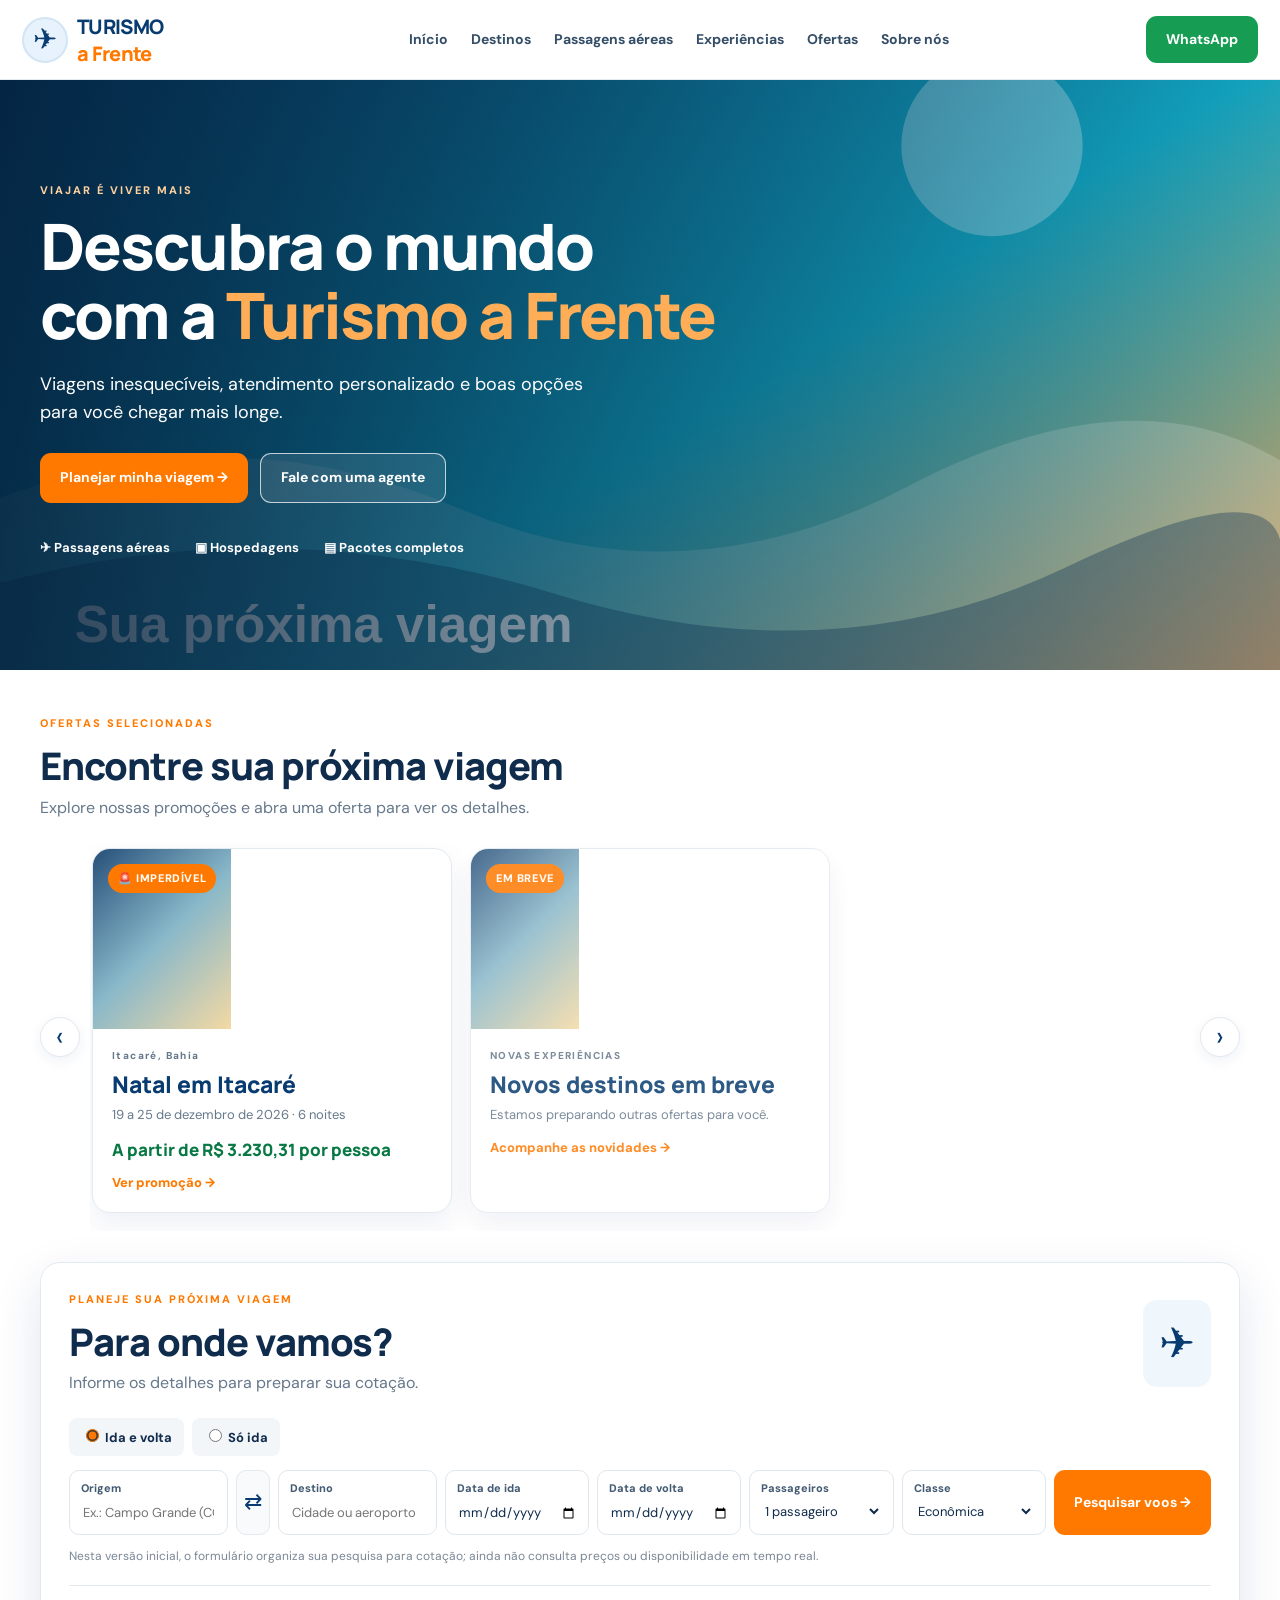
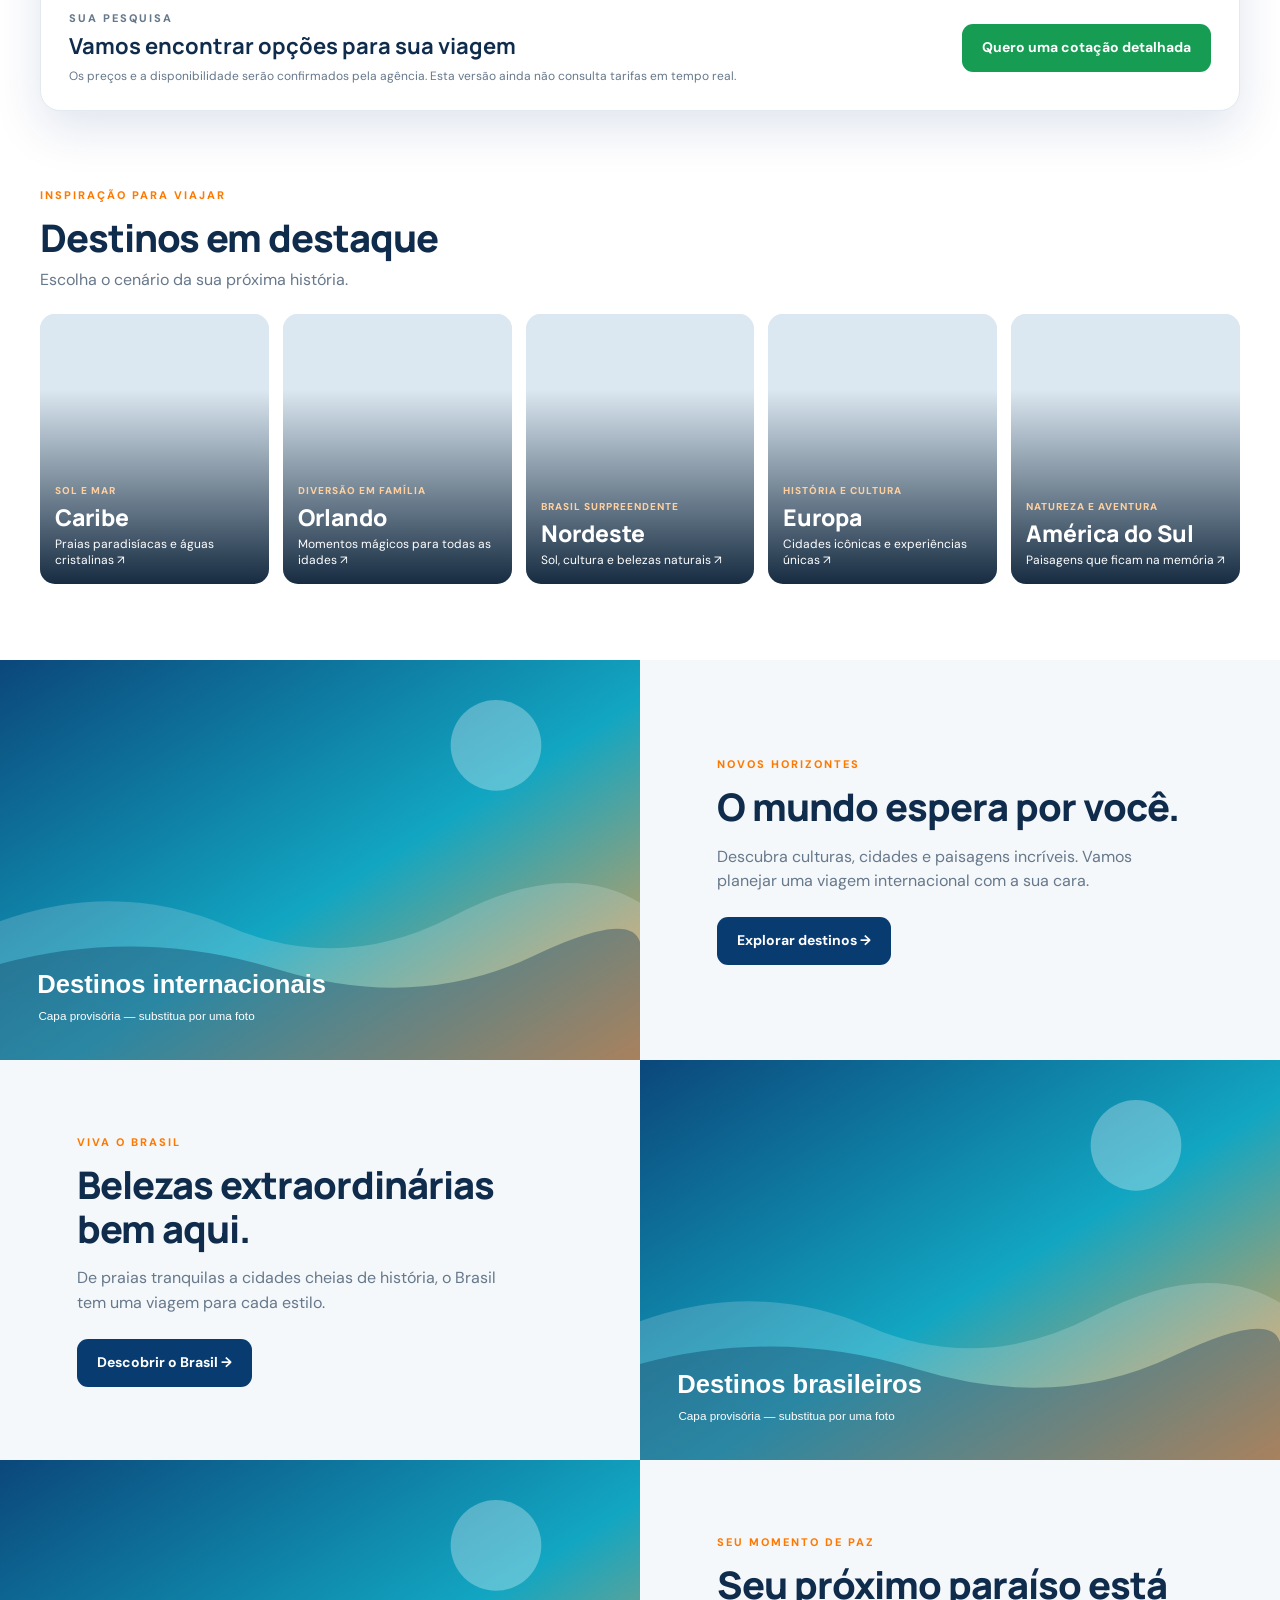
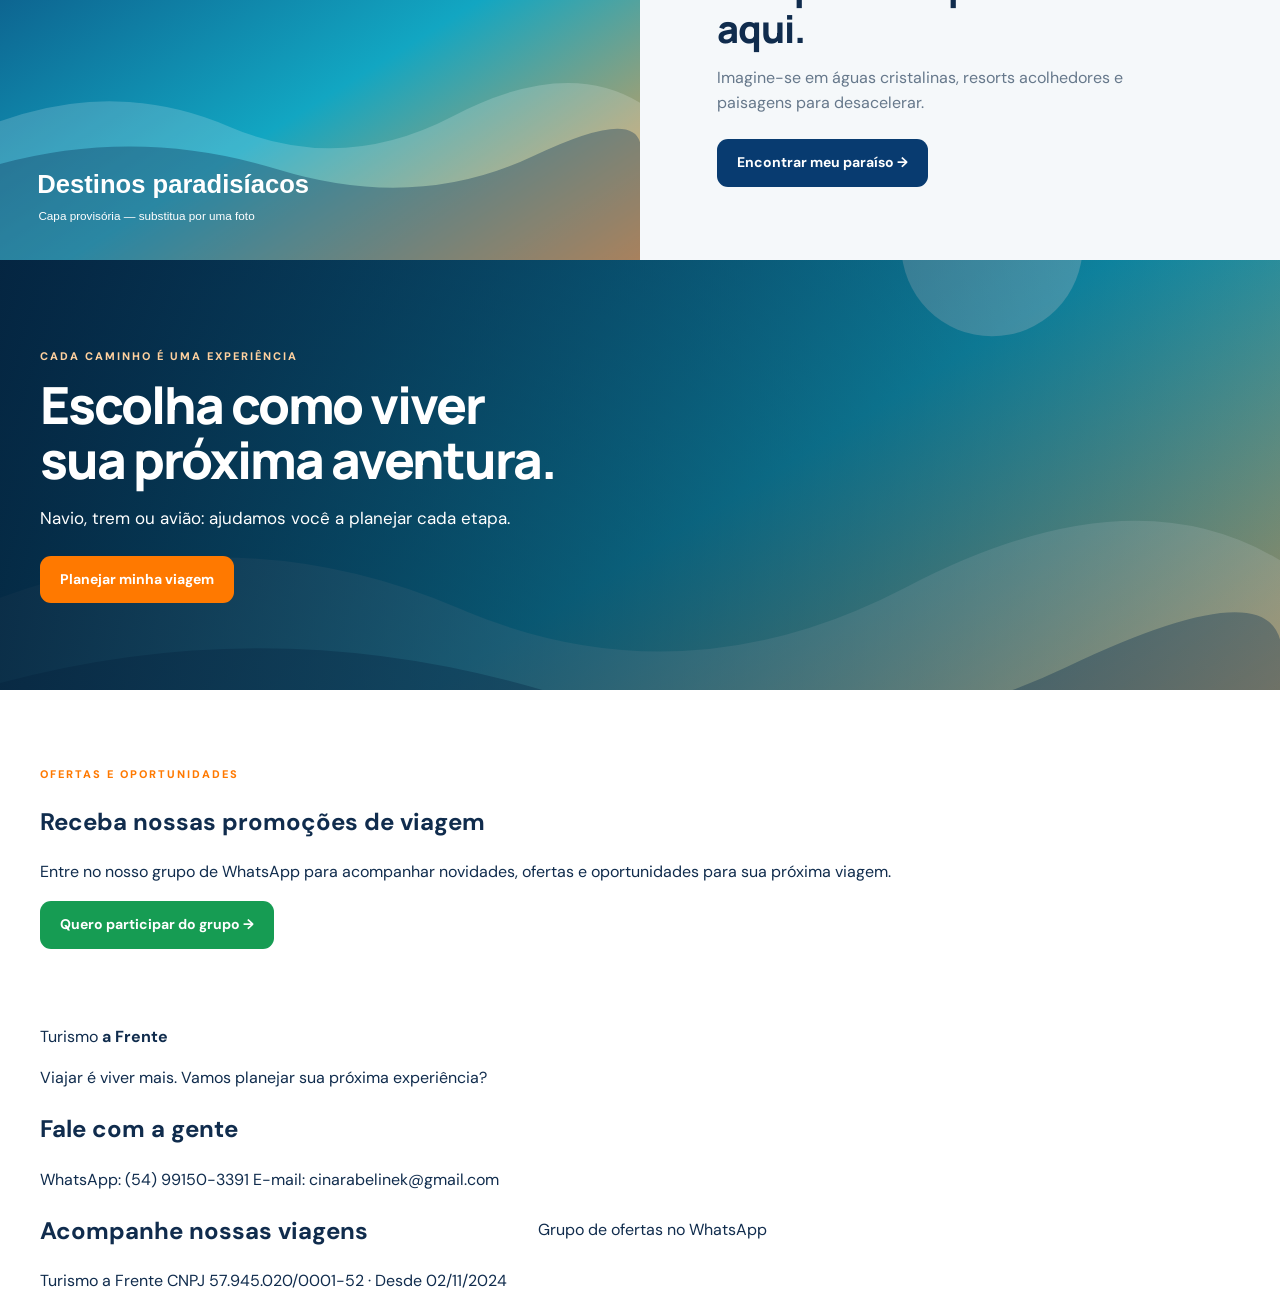
==== commit 04044b1a: "Add files via upload" ====
--- a/index.html
+++ b/index.html
@@ -274,6 +274,40 @@
 
 
 
+
+<!-- RODAPÉ: contatos e redes sociais -->
+<footer class="site-footer" id="contato">
+  <div class="wrap footer-main">
+    <div class="footer-brand">
+      <a class="footer-logo" href="index.html" aria-label="Turismo a Frente - início">Turismo <strong>a Frente</strong></a>
+      <p>Viajar é viver mais. Vamos planejar sua próxima experiência?</p>
+    </div>
+    <div class="footer-contact">
+      <h2>Fale com a gente</h2>
+      <a href="https://wa.me/5554991503391" target="_blank" rel="noopener noreferrer">WhatsApp: (54) 99150-3391</a>
+      <a href="mailto:cinarabelinek@gmail.com">E-mail: cinarabelinek@gmail.com</a>
+    </div>
+    <div class="footer-social">
+      <h2>Acompanhe nossas viagens</h2>
+      <a class="instagram-link" href="https://www.instagram.com/turismoafrente" target="_blank" rel="noopener noreferrer" aria-label="Instagram Turismo a Frente">
+        <svg viewBox="0 0 24 24" aria-hidden="true" fill="none" stroke="currentColor" stroke-width="1.8">
+          <rect x="3" y="3" width="18" height="18" rx="5"></rect>
+          <circle cx="12" cy="12" r="4"></circle>
+          <circle cx="17.5" cy="6.5" r="1" fill="currentColor" stroke="none"></circle>
+        </svg>
+        @turismoafrente
+      </a>
+      <a class="footer-group-link" href="https://chat.whatsapp.com/LPDgkIxmQjp2At2816eUi0" target="_blank" rel="noopener noreferrer">Grupo de ofertas no WhatsApp</a>
+    </div>
+  </div>
+  <div class="footer-bottom">
+    <div class="wrap footer-bottom-inner">
+      <span>Turismo a Frente</span>
+      <span>CNPJ 57.945.020/0001-52 · Desde 02/11/2024</span>
+    </div>
+  </div>
+</footer>
+
 <!-- Modal dinâmico de detalhes da oferta -->
 <div class="offer-modal" id="offer-modal" hidden>
   <div class="offer-modal-backdrop" data-offer-close></div>
--- a/css/estilo.css
+++ b/css/estilo.css
@@ -75,3 +75,10 @@
   .offer-modal-content .hotel-price{align-items:flex-start}
   .offer-modal-content .hotel-actions .btn{white-space:normal;text-align:center}
 }
+
+/* Imagens das capas das ofertas */
+.offer-tile-image{position:relative;overflow:hidden}
+.offer-tile-image>img{position:absolute;inset:0;width:100%;height:100%;object-fit:cover}
+.offer-tile-image>.offer-badge{position:relative;z-index:1}
+.offer-modal-hero{background-repeat:no-repeat;background-size:cover;background-position:center}
+.offer-modal-hero .offer-badge{position:relative}
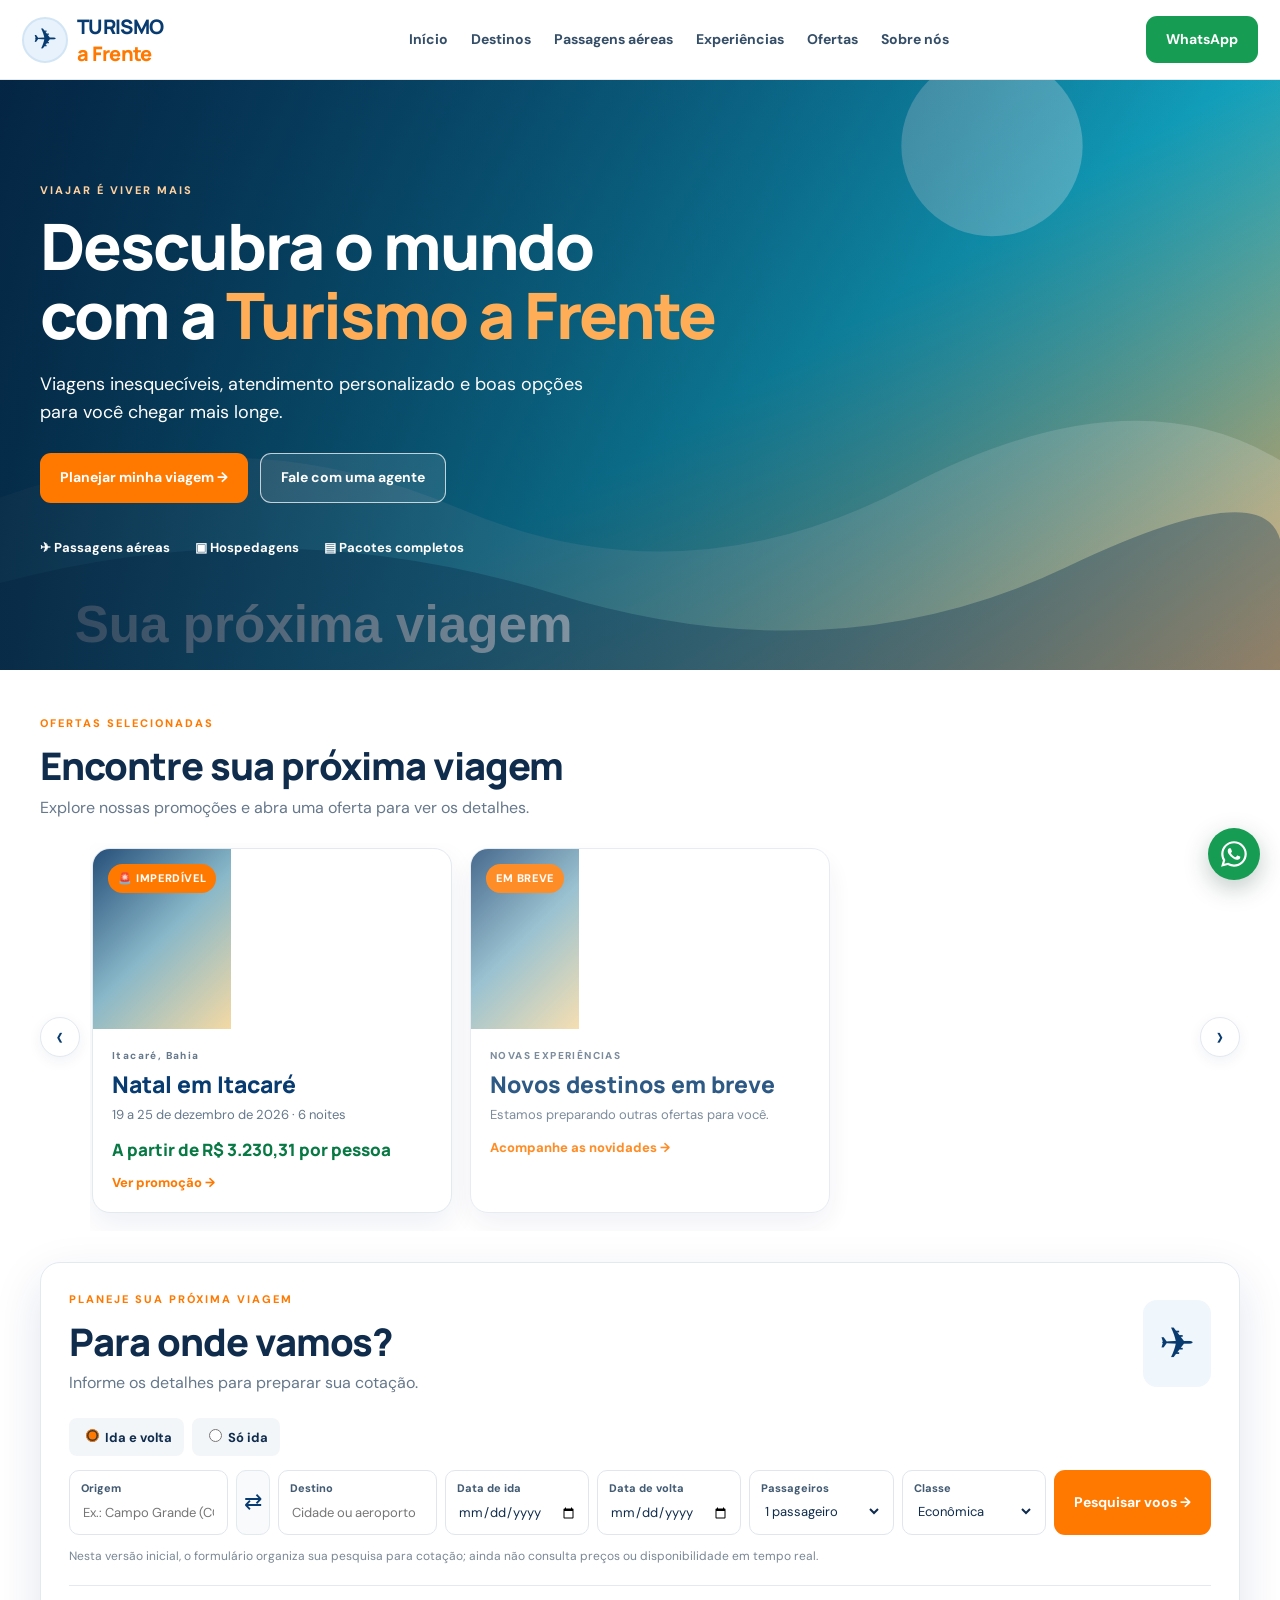
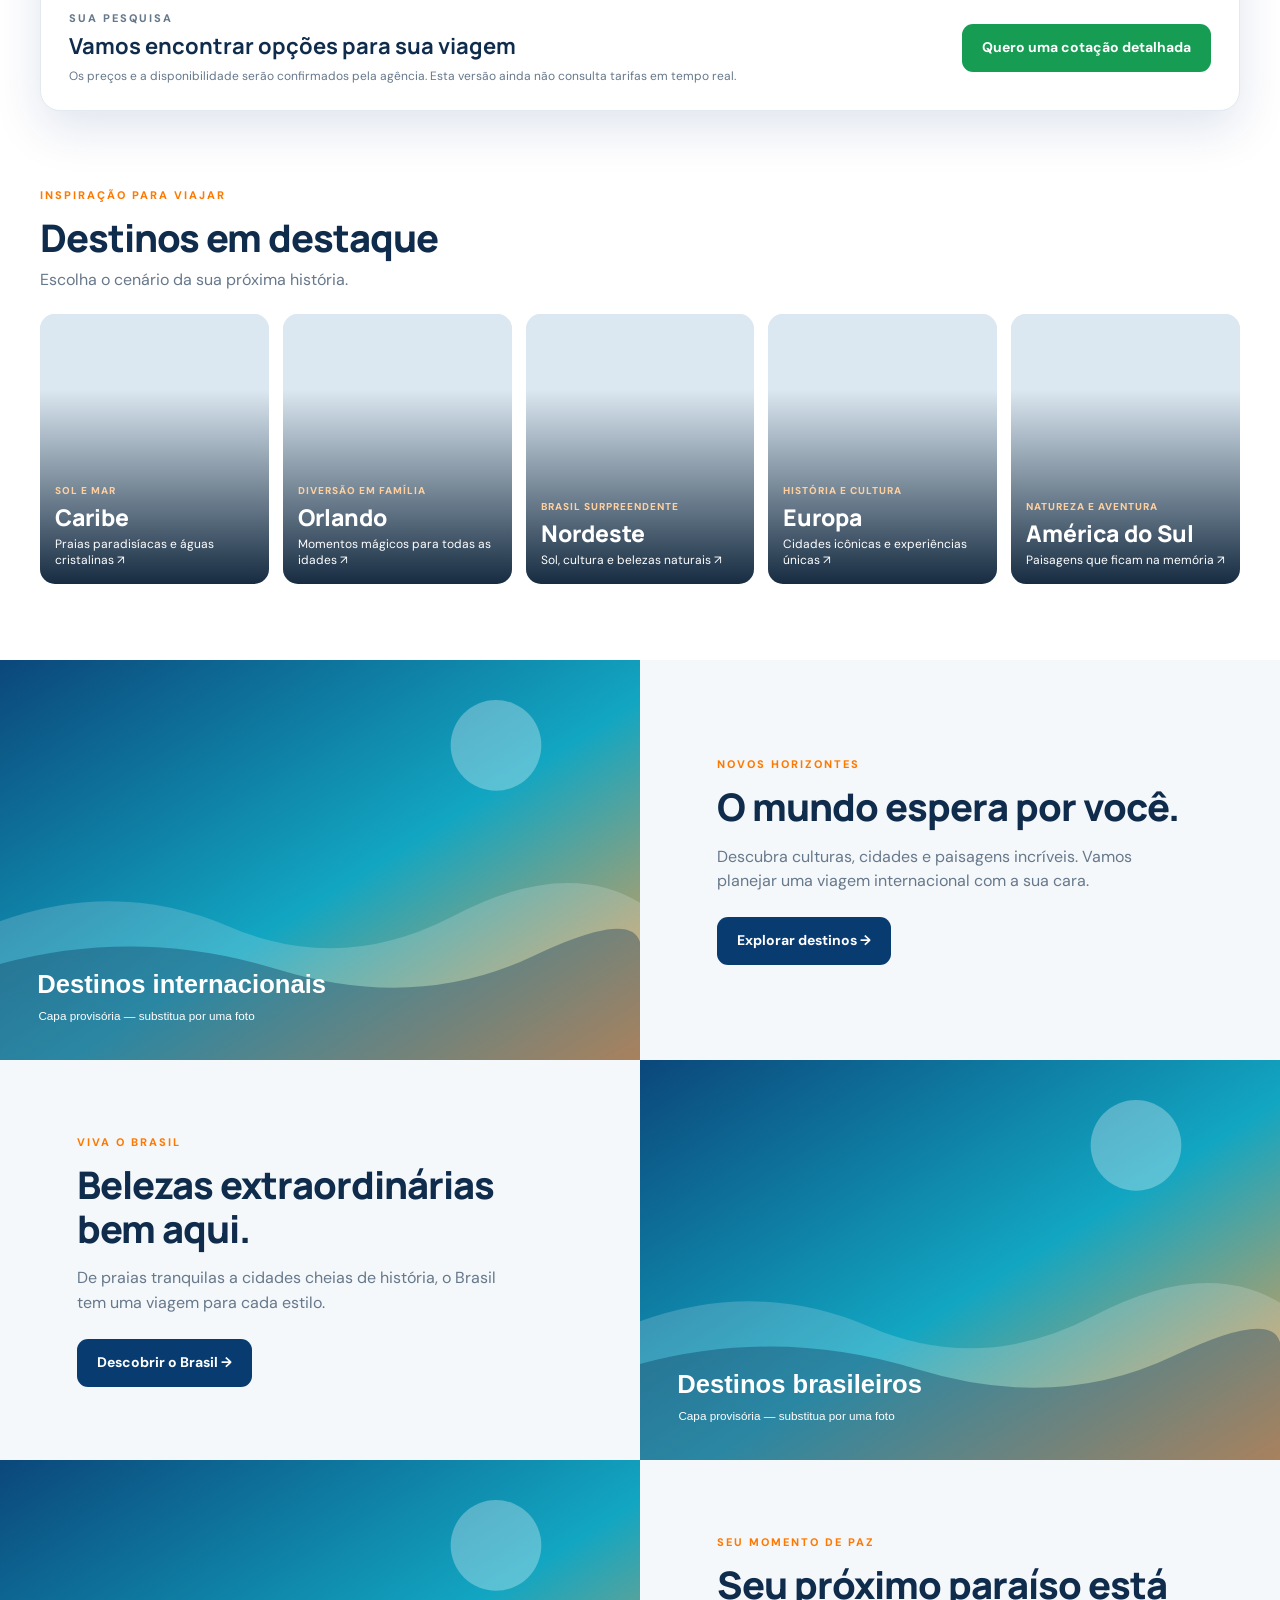
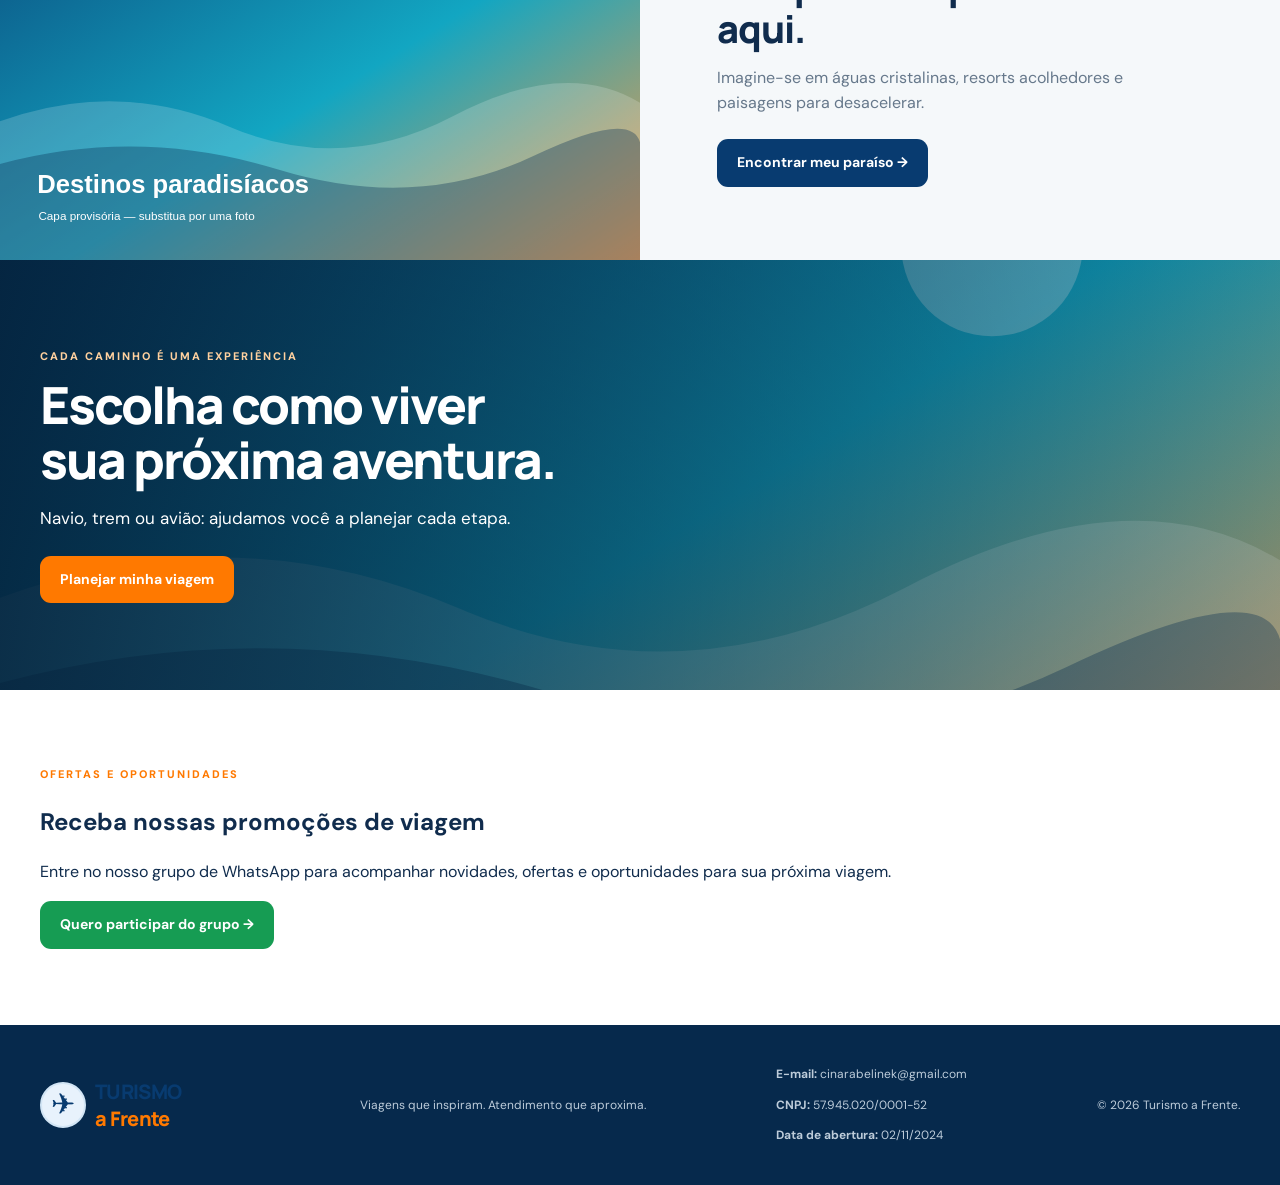
==== commit 1d30d433: "Add files via upload" ====
--- a/index.html
+++ b/index.html
@@ -275,40 +275,37 @@
 
 
 
-<!-- RODAPÉ: contatos e redes sociais -->
-<footer class="site-footer" id="contato">
-  <div class="wrap footer-main">
-    <div class="footer-brand">
-      <a class="footer-logo" href="index.html" aria-label="Turismo a Frente - início">Turismo <strong>a Frente</strong></a>
-      <p>Viajar é viver mais. Vamos planejar sua próxima experiência?</p>
-    </div>
-    <div class="footer-contact">
-      <h2>Fale com a gente</h2>
-      <a href="https://wa.me/5554991503391" target="_blank" rel="noopener noreferrer">WhatsApp: (54) 99150-3391</a>
-      <a href="mailto:cinarabelinek@gmail.com">E-mail: cinarabelinek@gmail.com</a>
-    </div>
-    <div class="footer-social">
-      <h2>Acompanhe nossas viagens</h2>
-      <a class="instagram-link" href="https://www.instagram.com/turismoafrente" target="_blank" rel="noopener noreferrer" aria-label="Instagram Turismo a Frente">
-        <svg viewBox="0 0 24 24" aria-hidden="true" fill="none" stroke="currentColor" stroke-width="1.8">
-          <rect x="3" y="3" width="18" height="18" rx="5"></rect>
-          <circle cx="12" cy="12" r="4"></circle>
-          <circle cx="17.5" cy="6.5" r="1" fill="currentColor" stroke="none"></circle>
-        </svg>
-        @turismoafrente
-      </a>
-      <a class="footer-group-link" href="https://chat.whatsapp.com/LPDgkIxmQjp2At2816eUi0" target="_blank" rel="noopener noreferrer">Grupo de ofertas no WhatsApp</a>
-    </div>
-  </div>
-  <div class="footer-bottom">
-    <div class="wrap footer-bottom-inner">
-      <span>Turismo a Frente</span>
-      <span>CNPJ 57.945.020/0001-52 · Desde 02/11/2024</span>
-    </div>
-  </div>
-</footer>
-
-<!-- Modal dinâmico de detalhes da oferta -->
+<!-- RODAPÉ do site -->
+                                                                                                                                                                                                                  <footer class="footer">
+                                                                                                                                                                                                                    <div class="wrap footer-inner">
+                                                                                                                                                                                                                      <a class="brand" href="index.html">
+                                                                                                                                                                                                                        <span class="logo">✈</span>
+                                                                                                                                                                                                                          <span>
+                                                                                                                                                                                                                            <strong>TURISMO</strong>
+                                                                                                                                                                                                                              <b>a Frente</b>
+                                                                                                                                                                                                                              </span>
+                                                                                                                                                                                                                            </a>
+                                                                                                                                                                                                                            <p>Viagens que inspiram. Atendimento que aproxima.</p>
+                                                                                                                                                                                                                              <!-- CONTATO E IDENTIFICAÇÃO EMPRESARIAL -->
+                                                                                                                                                                                                                              <div class="company-contact">
+                                                                                                                                                                                                                                <p>
+                                                                                                                                                                                                                                  <strong>E-mail:</strong> <a href="mailto:cinarabelinek@gmail.com">cinarabelinek@gmail.com</a>
+                                                                                                                                                                                                                                  </p>
+                                                                                                                                                                                                                                  <p>
+                                                                                                                                                                                                                                    <strong>CNPJ:</strong> 57.945.020/0001-52</p>
+                                                                                                                                                                                                                                      <p>
+                                                                                                                                                                                                                                        <strong>Data de abertura:</strong> 02/11/2024</p>
+                                                                                                                                                                                                                                        </div>
+                                                                                                                                                                                                                                        <small>© <span id="year">
+                                                                                                                                                                                                                                        </span> Turismo a Frente.</small>
+                                                                                                                                                                                                                                      </div>
+                                                                                                                                                                                                                                    </footer>
+                                                                                                                                                                                                                                    <a class="floating" href="https://wa.me/5554991503391" target="_blank" rel="noopener noreferrer" aria-label="Conversar com a Turismo a Frente pelo WhatsApp">
+  <svg viewBox="0 0 32 32" class="whatsapp-icon" style="width:32px;height:32px;display:block" aria-hidden="true" focusable="false">
+    <path fill="currentColor" d="M16.02 3.2c-7.05 0-12.78 5.7-12.78 12.72 0 2.25.6 4.45 1.73 6.4L3.1 28.8l6.66-1.74a12.86 12.86 0 0 0 6.25 1.6h.01c7.04 0 12.78-5.7 12.78-12.72 0-3.4-1.33-6.6-3.75-9.01a12.7 12.7 0 0 0-9.03-3.73Zm0 23.3h-.01a10.6 10.6 0 0 1-5.4-1.47l-.39-.23-3.95 1.03 1.05-3.83-.25-.4a10.48 10.48 0 0 1-1.62-5.68c0-5.82 4.74-10.55 10.57-10.55 2.82 0 5.47 1.1 7.46 3.09a10.48 10.48 0 0 1 3.1 7.46c0 5.82-4.74 10.55-10.56 10.55Zm5.8-7.9c-.32-.16-1.88-.92-2.17-1.02-.29-.1-.5-.16-.7.16-.21.31-.81 1.02-.99 1.23-.18.2-.36.23-.67.08-.32-.16-1.34-.5-2.55-1.58-.94-.83-1.58-1.85-1.76-2.16-.18-.31-.02-.48.14-.64.14-.14.32-.36.48-.54.16-.18.21-.31.32-.52.1-.2.05-.38-.03-.54-.08-.15-.7-1.7-.96-2.33-.25-.61-.51-.52-.7-.53h-.6c-.2 0-.54.08-.82.39-.28.31-1.08 1.05-1.08 2.56s1.1 2.97 1.26 3.18c.16.2 2.16 3.29 5.23 4.61.73.32 1.3.51 1.75.65.74.23 1.41.2 1.94.12.59-.09 1.88-.77 2.14-1.51.26-.75.26-1.39.18-1.52-.08-.13-.29-.2-.6-.36Z"/>
+  </svg>
+</a>
+                                                                                                                                                                                                                                      <!-- Modal dinâmico de detalhes da oferta -->
 <div class="offer-modal" id="offer-modal" hidden>
   <div class="offer-modal-backdrop" data-offer-close></div>
   <section class="offer-dialog" role="dialog" aria-modal="true" aria-labelledby="offer-modal-title">
--- a/css/estilo.css
+++ b/css/estilo.css
@@ -82,3 +82,20 @@
 .offer-tile-image>.offer-badge{position:relative;z-index:1}
 .offer-modal-hero{background-repeat:no-repeat;background-size:cover;background-position:center}
 .offer-modal-hero .offer-badge{position:relative}
+
+
+/* Rodapé de contato restaurado */
+.site-footer{margin-top:70px;background:#062b4b;color:#fff}
+.footer-main{display:grid;grid-template-columns:1.2fr 1fr 1fr;gap:36px;padding-top:42px;padding-bottom:42px}
+.footer-brand p{max-width:300px;color:#d1e0ec;font-size:14px;line-height:1.7}
+.footer-logo{display:inline-block;color:#fff;text-decoration:none;font:800 24px/1.2 Manrope,Arial,sans-serif}
+.footer-logo strong{color:#ffad56}
+.footer-contact,.footer-social{display:flex;flex-direction:column;align-items:flex-start;gap:12px}
+.footer-contact h2,.footer-social h2{margin:0 0 4px;font:800 16px Manrope,Arial,sans-serif;color:#fff}
+.footer-contact a,.footer-group-link{color:#e0edf7;text-decoration:none;font-size:14px;overflow-wrap:anywhere}
+.footer-contact a:hover,.footer-group-link:hover{color:#ffad56}
+.site-footer .instagram-link{color:#fff}
+.footer-group-link{display:inline-block;margin-top:3px}
+.footer-bottom{border-top:1px solid #ffffff24;background:#04233d}
+.footer-bottom-inner{display:flex;justify-content:space-between;gap:16px;padding-top:16px;padding-bottom:16px;color:#bfd0df;font-size:12px}
+@media(max-width:760px){.footer-main{grid-template-columns:1fr;gap:28px;padding-top:34px;padding-bottom:34px}.footer-bottom-inner{flex-direction:column;gap:7px}}
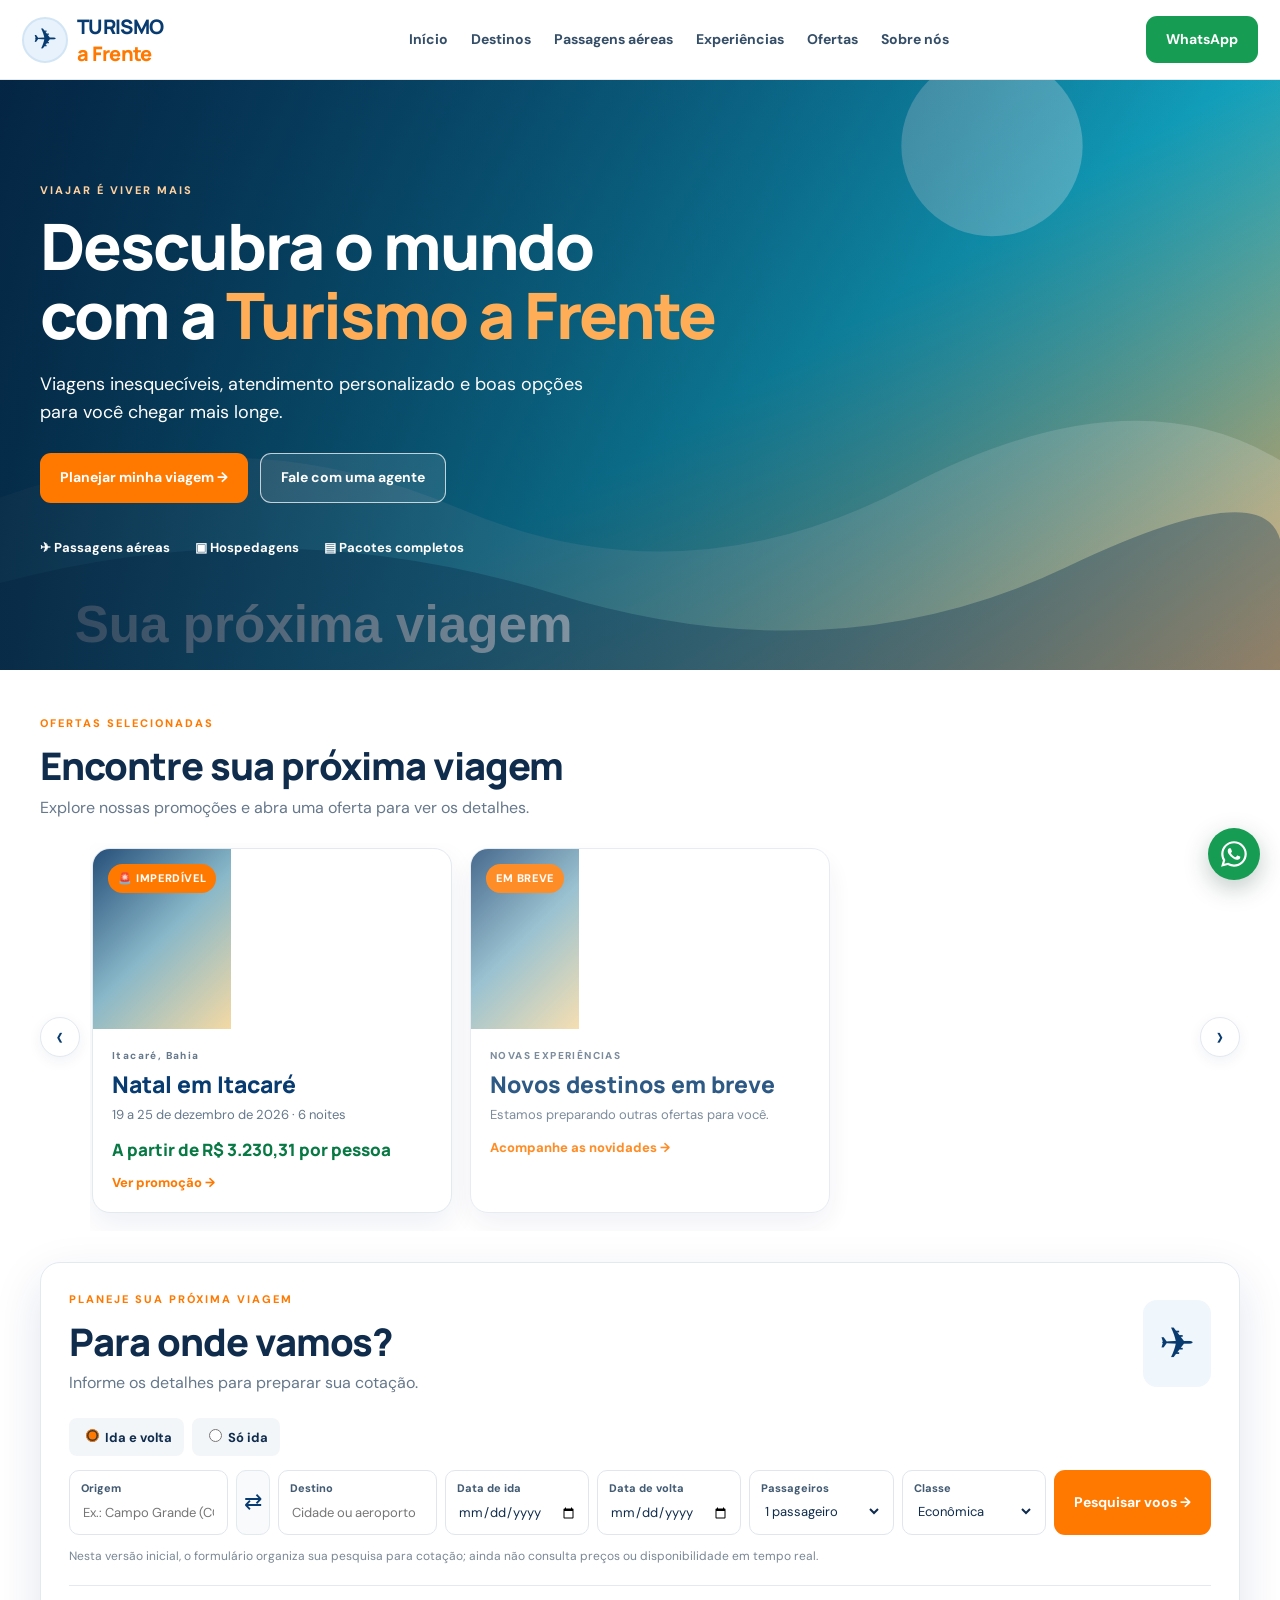
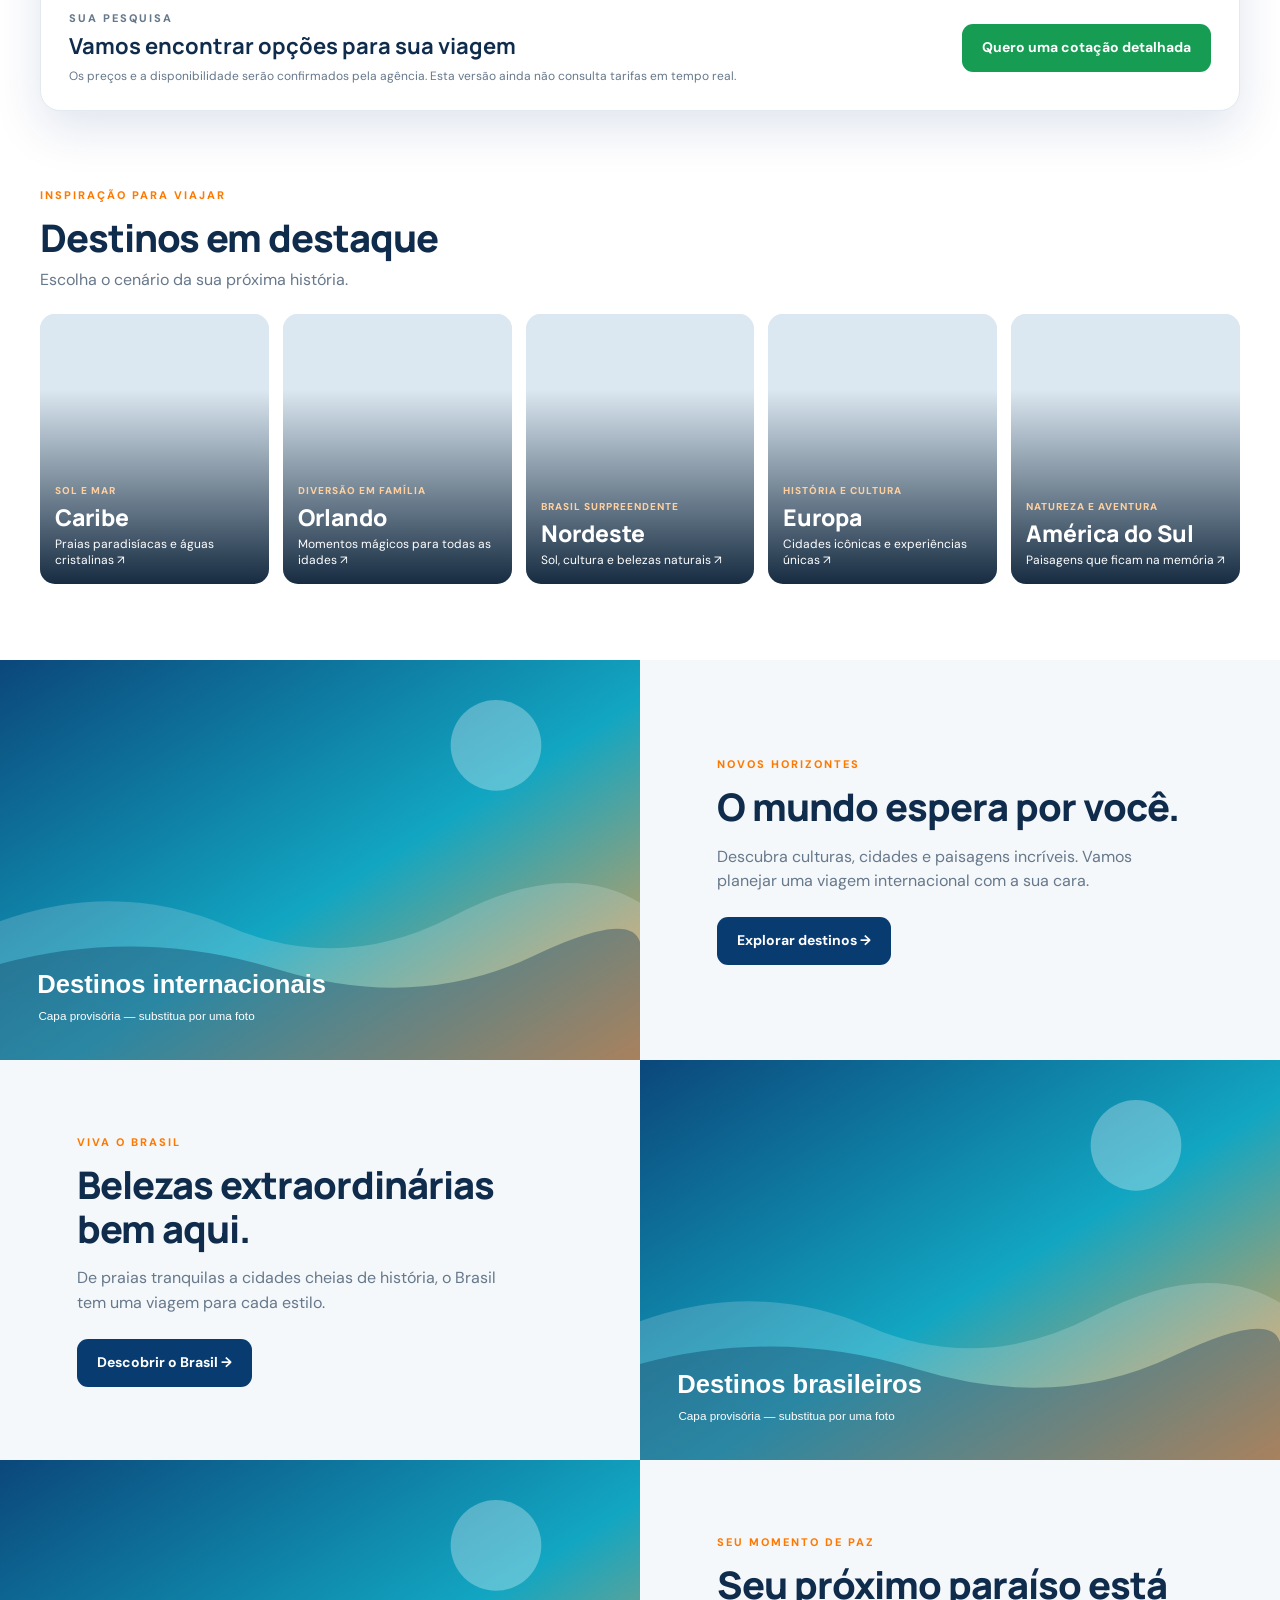
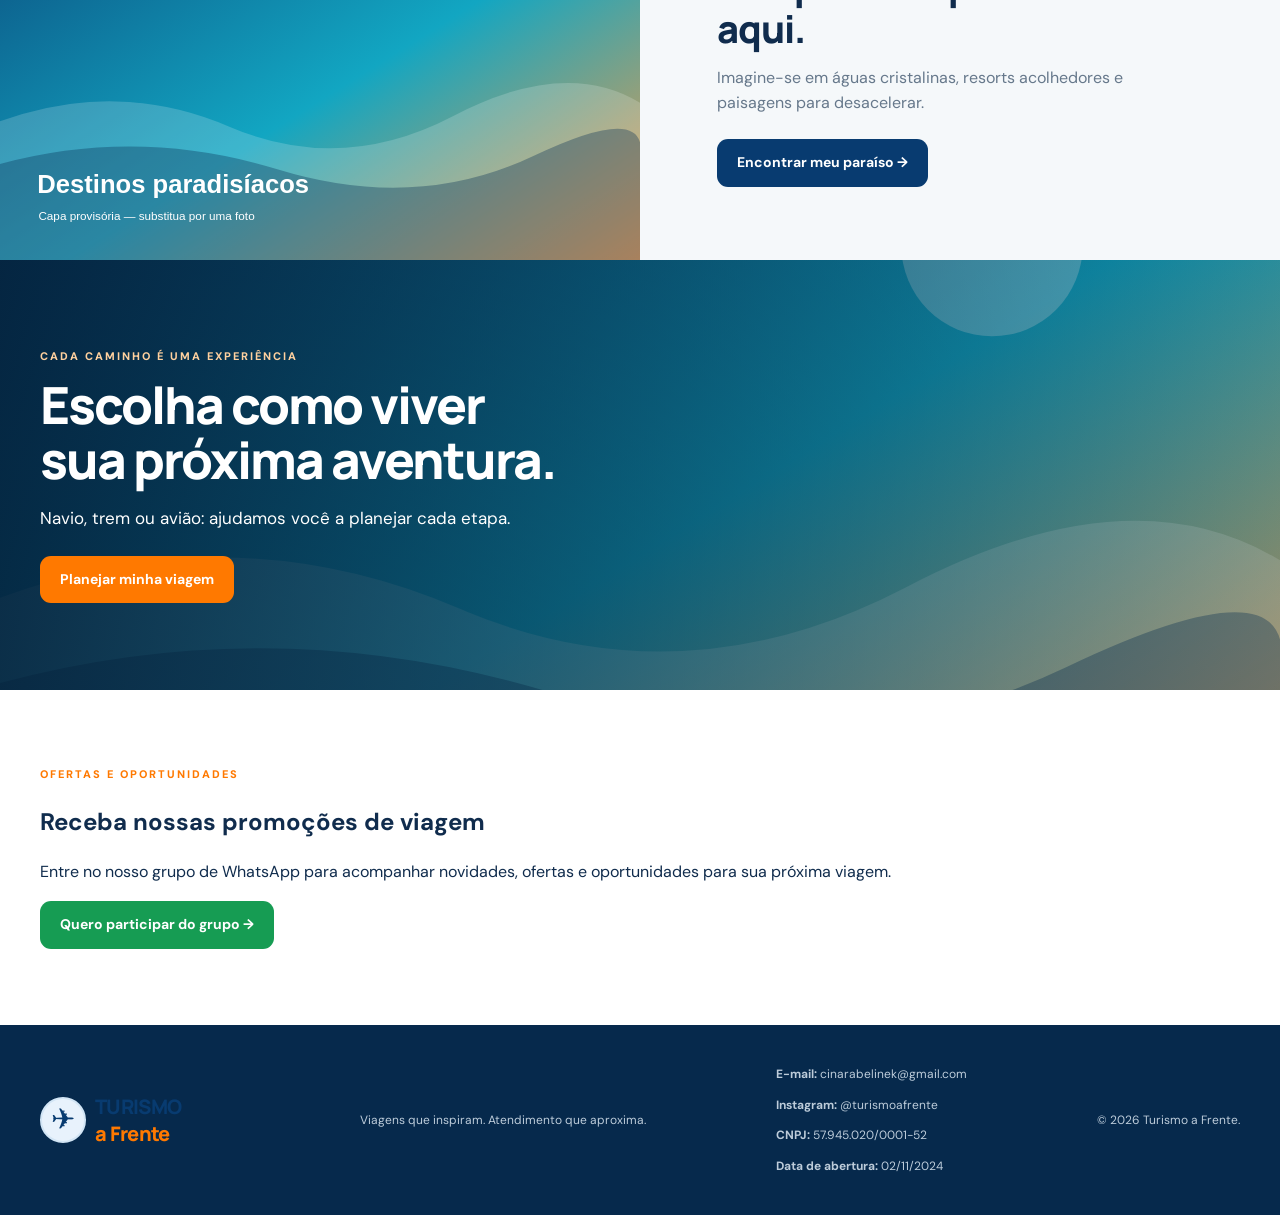
==== commit 5c2bea0f: "Add files via upload" ====
--- a/index.html
+++ b/index.html
@@ -291,6 +291,7 @@
                                                                                                                                                                                                                                 <p>
                                                                                                                                                                                                                                   <strong>E-mail:</strong> <a href="mailto:cinarabelinek@gmail.com">cinarabelinek@gmail.com</a>
                                                                                                                                                                                                                                   </p>
+                                                                                                                                                                                                                                <p><strong>Instagram:</strong> <a href="https://www.instagram.com/turismoafrente" target="_blank" rel="noopener noreferrer">@turismoafrente</a></p>
                                                                                                                                                                                                                                   <p>
                                                                                                                                                                                                                                     <strong>CNPJ:</strong> 57.945.020/0001-52</p>
                                                                                                                                                                                                                                       <p>
